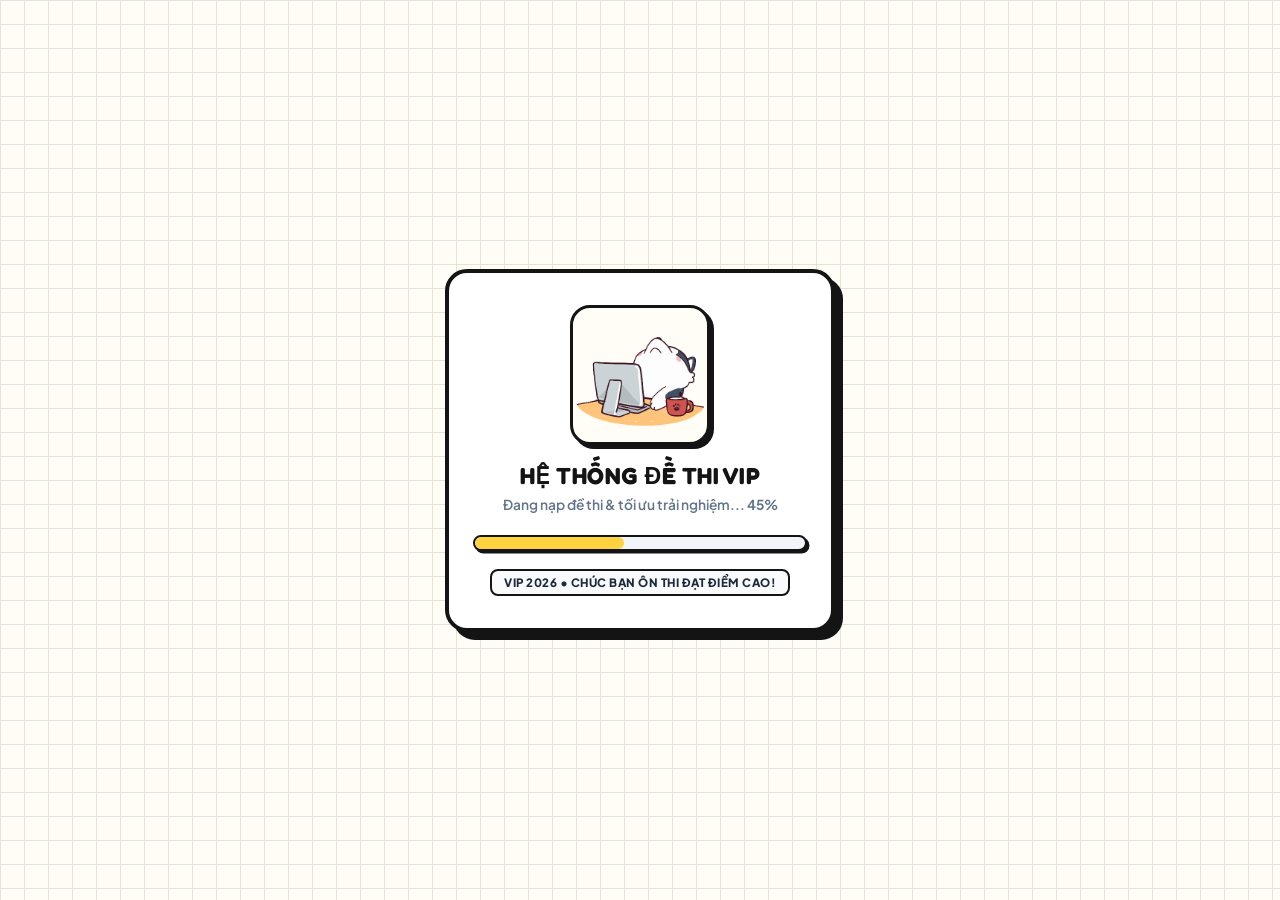
==== index.html @ e1a81e9c "Add files via upload" ====
<!DOCTYPE html>
<html lang="vi">

<head>
    <meta charset="UTF-8">
    <meta name="viewport" content="width=device-width, initial-scale=1.0, maximum-scale=1.0, user-scalable=no">
    <title>📚 HỆ THỐNG ĐỀ THI TRẮC NGHIỆM VIP 2026 - ÔN THI KHẢO THÍ ONLINE</title>
    <meta name="description" content="⚡ Kho đề thi khảo thí trực tuyến 2026. Luyện đề thần tốc, chấm điểm chuẩn xác, chế độ sinh tử 1 mạng & ôn tập flashcard thông minh hoàn toàn miễn phí!">
    <meta name="theme-color" content="#ffd23f">

    <!-- Open Graph / Facebook / Zalo / Telegram -->
    <meta property="og:type" content="website">
    <meta property="og:url" content="https://onthivip.vercel.app/">
    <meta property="og:title" content="📚 HỆ THỐNG ĐỀ THI TRẮC NGHIỆM VIP 2026">
    <meta property="og:description" content="⚡ Kho đề thi khảo thí trực tuyến 2026. Luyện đề thần tốc, chấm điểm chuẩn xác, chế độ sinh tử 1 mạng & ôn tập flashcard thông minh hoàn toàn miễn phí!">
    <meta property="og:image" content="https://onthivip.vercel.app/img/og-banner.png">
    <meta property="og:image:width" content="1200">
    <meta property="og:image:height" content="630">
    <meta property="og:image:alt" content="Hệ Thống Đề Thi Trắc Nghiệm VIP 2026">

    <!-- Twitter / iMessage -->
    <meta name="twitter:card" content="summary_large_image">
    <meta name="twitter:url" content="https://onthivip.vercel.app/">
    <meta name="twitter:title" content="📚 HỆ THỐNG ĐỀ THI TRẮC NGHIỆM VIP 2026">
    <meta name="twitter:description" content="⚡ Kho đề thi khảo thí trực tuyến 2026. Luyện đề thần tốc, chấm điểm chuẩn xác, chế độ sinh tử 1 mạng & ôn tập flashcard thông minh hoàn toàn miễn phí!">
    <meta name="twitter:image" content="https://onthivip.vercel.app/img/og-banner.png">

    <!-- Favicon -->
    <link rel="icon" type="image/svg+xml" href="data:image/svg+xml,<svg xmlns='http://www.w3.org/2000/svg' viewBox='0 0 100 100'><text y='.9em' font-size='90'>⚡</text></svg>">
    <!-- Google Fonts Preconnect -->
    <link rel="preconnect" href="https://fonts.googleapis.com">
    <link rel="preconnect" href="https://fonts.gstatic.com" crossorigin>
    <link
        href="https://fonts.googleapis.com/css2?family=Fredoka:wght@500;600;700;800&family=Plus+Jakarta+Sans:wght@500;600;700;800;900&display=swap"
        rel="stylesheet">
    <link rel="stylesheet" href="css/style.css">
</head>

<body>
    <!-- PRELOADER NEO-BRUTALISM VIP 2026 -->
    <div id="neoPageLoader" class="neo-page-loader" role="status" aria-label="Đang tải trang">
        <div class="loader-content-box">
            <div class="loader-gif-wrap">
                <img src="img/hoc.gif" alt="Học Thi Trực Tuyến" class="loader-gif">
            </div>
            <div class="loader-title">HỆ THỐNG ĐỀ THI VIP</div>
            <div class="loader-subtitle" id="loaderSubText">Đang nạp đề thi & tối ưu trải nghiệm... <b id="loaderPercent">0%</b></div>
            <div class="loader-bar-outer">
                <div class="loader-bar-inner" id="loaderProgressBar"></div>
            </div>
            <div class="loader-footer-badge">VIP 2026 • CHÚC BẠN ÔN THI ĐẠT ĐIỂM CAO!</div>
        </div>
    </div>

    <!-- TOP NAVBAR PHONG CÁCH RETRO LOCKET VIP -->
    <header class="neo-navbar">
        <div class="nav-container">
            <a href="index.html" class="nav-brand">
                <span style="font-size: 1.5rem;">⚡</span>
                <span class="brand-title">HỆ THỐNG ĐỀ THI</span>
                <span class="brand-pill">VIP 2026</span>
            </a>
            <!-- Bảng điều khiển nút bấm trên Desktop / PC -->
            <div class="nav-actions-desktop">
                <button type="button" class="nav-btn btn-update-notice" id="btnUpdateNotice" onclick="openUpdateModal()" title="Xem thông báo bản cập nhật mới">
                    <span style="position: relative;">🔔<span class="update-pulse-dot"></span></span>
                    <span>Cập nhật</span>
                </button>
                <button type="button" class="nav-btn btn-focus-theme-toggle" id="btnIndexThemeToggle" onclick="toggleFocusTheme()" title="Đổi theme: Giảm màu mè tập trung ôn">
                    <span class="theme-toggle-icon">🌱</span> <span class="theme-toggle-text">Giảm màu mè</span>
                </button>
                <button type="button" class="nav-btn" id="headerUserName" onclick="openContactModal()" title="Bấm để xem số điện thoại & Zalo liên hệ">
                    📞 LIÊN HỆ
                </button>
            </div>
            <!-- Nút mở Menu gọn gàng trên Mobile -->
            <button class="nav-menu-btn" id="btnMobileMenuToggle" onclick="toggleMobileMenu()" aria-label="Mở Menu">
                ☰ <span>MENU</span>
            </button>
        </div>
    </header>
    <!-- THANH THÔNG BÁO CẬP NHẬT MỚI -->
    <div class="update-banner-bar" id="updateBannerBar" onclick="openUpdateModal()" title="Bấm để xem chi tiết bản cập nhật mới">
        <span>🔔 <strong>CẬP NHẬT MỚI:</strong> Đã có Module Học Tự Luận 23 câu & Theme Giảm màu mè!</span>
        <span style="text-decoration: underline; font-weight: 900;">Xem ngay ➔</span>
    </div>

    <!-- MOBILE DRAWER MENU & BACKDROP -->
    <div class="neo-drawer-backdrop" id="neoDrawerBackdrop" onclick="closeMobileMenu()"></div>
    <aside class="neo-drawer" id="neoDrawer" aria-label="Bảng điều khiển">
        <div class="drawer-head">
            <div class="drawer-title">
                <span>📋</span>
                <span>BẢNG ĐIỀU KHIỂN</span>
            </div>
            <button class="drawer-close-btn" onclick="closeMobileMenu()" title="Đóng menu">✕</button>
        </div>

        <div class="drawer-user-card" onclick="closeMobileMenu(); openContactModal();" style="cursor: pointer;" title="Bấm để xem số điện thoại liên hệ">
            <div class="drawer-user-badge" id="drawerUserName">
                📞 LIÊN HỆ
            </div>
            <div class="drawer-user-sub" id="drawerUserSub">
                💬 Cần thêm đề liên hệ Zalo: <span style="color: #0284c7; font-weight: 800; text-decoration: underline;">0378787154</span>
            </div>
        </div>

        <div class="drawer-nav-list">
            <button class="drawer-item-btn btn-update-notice" onclick="closeMobileMenu(); openUpdateModal();" style="width: 100%; text-align: left; background: #ffffff; border: 2.5px solid var(--neo-black); border-radius: var(--neo-radius-sm); box-shadow: 2px 2px 0 var(--neo-black); padding: 10px 14px; font-weight: 800; cursor: pointer; display: flex; align-items: center; justify-content: space-between; margin-bottom: 10px;">
                <span>🔔 <span style="color: #d97706;">BẢN CẬP NHẬT MỚI</span></span>
                <span style="background: #ef4444; color: #fff; font-size: 0.68rem; padding: 2px 6px; border-radius: 999px; font-weight: 900;">v2.6</span>
            </button>
            <button class="drawer-item-btn btn-focus-theme-toggle" id="btnIndexDrawerTheme" onclick="toggleFocusTheme();" style="width: 100%; text-align: left; background: #ffffff; border: 2.5px solid var(--neo-black); border-radius: var(--neo-radius-sm); box-shadow: 2px 2px 0 var(--neo-black); padding: 10px 14px; font-weight: 800; cursor: pointer; display: flex; align-items: center; justify-content: space-between; margin-bottom: 10px;">
                <span><span class="theme-toggle-icon">🌱</span> <span class="theme-toggle-text">Theme: Giảm màu mè</span></span>
                <span>➔</span>
            </button>
            <a href="#publicMenuGrid" class="drawer-item-btn" onclick="closeMobileMenu();">
                <span>📚 DANH SÁCH MÔN THI</span>
                <span>➔</span>
            </a>
        </div>

        <div class="drawer-footer">
            HỆ THỐNG KHẢO THÍ VIP 2026 • NEO-BRUTALISM
        </div>
    </aside>

    <!-- MODAL THÔNG TIN LIÊN HỆ (DESKTOP & MOBILE) -->
    <div class="neo-modal-overlay" id="contactModal" style="display: none;" onclick="if(event.target===this) closeContactModal()">
        <div class="neo-modal-card" role="dialog" aria-modal="true" aria-labelledby="contactModalTitle">
            <div style="display: flex; justify-content: space-between; align-items: center; margin-bottom: 14px;">
                <div id="contactModalTitle" style="font-family: 'Fredoka', sans-serif; font-size: 1.35rem; font-weight: 800; display: flex; align-items: center; gap: 8px;">
                    <span>📞</span> THÔNG TIN LIÊN HỆ
                </div>
                <button type="button" onclick="closeContactModal()" style="border: 2px solid var(--neo-black); background: var(--neo-pink); color: #fff; width: 32px; height: 32px; border-radius: 8px; font-weight: 900; cursor: pointer; box-shadow: 2px 2px 0 var(--neo-black); font-size: 1rem; line-height: 1;" title="Đóng">✕</button>
            </div>

            <p style="font-size: 0.92rem; font-weight: 600; color: #4b5563; margin-bottom: 16px; text-align: center; line-height: 1.5;">
                Cần thêm đề thi mới, hỗ trợ tài liệu khảo thí hoặc đóng góp ý kiến:
            </p>

            <!-- Hộp số điện thoại nổi bật -->
            <div style="background: #ffffff; border: 3px solid var(--neo-black); border-radius: var(--neo-radius-md); padding: 16px; margin-bottom: 20px; box-shadow: 4px 4px 0 var(--neo-black); display: flex; flex-direction: column; gap: 8px;">
                <div style="font-size: 0.8rem; font-weight: 800; color: #6b7280; text-transform: uppercase; letter-spacing: 0.5px;">
                    HOTLINE / ZALO HỖ TRỢ
                </div>
                <div id="contactPhoneNumber" style="font-family: 'Fredoka', sans-serif; font-size: 1.85rem; font-weight: 800; color: #0284c7; letter-spacing: 1px;">
                    0378 787 154
                </div>
                <div style="font-size: 0.85rem; font-weight: 700; color: #10b981;">
                    ● Hỗ trợ trực tuyến & Nhận thêm đề miễn phí
                </div>
            </div>

            <!-- Các nút hành động -->
            <div style="display: flex; gap: 10px; justify-content: center;">
                <a href="https://zalo.me/0378787154" target="_blank" rel="noopener noreferrer" class="nav-btn" style="flex: 1.2; justify-content: center; background: #0284c7; color: #ffffff; padding: 11px 14px; font-size: 0.95rem; font-weight: 800;">
                    💬 NHẮN ZALO NGAY
                </a>
                <button type="button" class="nav-btn" onclick="copyContactPhone(this)" style="flex: 0.8; justify-content: center; background: var(--neo-yellow); padding: 11px 14px; font-size: 0.95rem; font-weight: 800;">
                    📋 SAO CHÉP
                </button>
            </div>
        </div>
    </div>

    <main class="container">
        <!-- HEADER GỌN GÀNG -->
        <section class="hero-section" style="padding: 12px 0 16px 0;">
            <div class="hero-highlight-box" style="margin-bottom: 0; font-size: 1.35rem; padding: 6px 20px;">
                📚 KHO ĐỀ KHẢO THÍ 2026
            </div>
        </section>

        <!-- Ô TÌM KIẾM NHANH NEO-BRUTALISM -->
        <div class="neo-search-box">
            <span class="neo-search-icon">🔍</span>
            <input type="text" id="searchInput" class="neo-search-input" placeholder="Tìm kiếm nhanh môn thi..."
                oninput="filterAllExams(this.value)">
        </div>

        <!-- PHÂN VÙNG: MÔN THI KHẢO THÍ -->
        <div class="zone-header">
            <span class="zone-badge">KHẢO THÍ</span>
            <span class="zone-title">📚 DANH SÁCH MÔN THI</span>
        </div>
        <div class="grid-menu" id="publicMenuGrid" style="margin-bottom: 25px;"></div>

        <!-- FOOTER NEO-BRUTALISM -->
        <footer class="neo-footer" style="margin-top: 50px;">
            <div style="font-size: 1.15rem; font-weight: 900; font-family: 'Fredoka', sans-serif;">HỆ THỐNG KHẢO THÍ VIP
                2026</div>
            <p>ĐƯỢC TẠO BỞI CAO VĂN NAM • PHỤC VỤ FREE</p>
        </footer>
    </main>

    <!-- Scripts lõi -->
    <script src="js/api-config.js"></script>
    <script src="js/hihihaaaa.js"></script>
    <script>
        // Xóa cờ admin cũ nếu có
        localStorage.removeItem('neo_admin_logged');

        // Điều khiển Drawer Menu trên Mobile
        function toggleMobileMenu() {
            const drawer = document.getElementById('neoDrawer');
            if (!drawer) return;
            if (drawer.classList.contains('active')) {
                closeMobileMenu();
            } else {
                openMobileMenu();
            }
        }

        function openMobileMenu() {
            const drawer = document.getElementById('neoDrawer');
            const backdrop = document.getElementById('neoDrawerBackdrop');
            if (drawer) drawer.classList.add('active');
            if (backdrop) backdrop.classList.add('active');
            document.body.style.overflow = 'hidden';
        }

        function closeMobileMenu() {
            const drawer = document.getElementById('neoDrawer');
            const backdrop = document.getElementById('neoDrawerBackdrop');
            if (drawer) drawer.classList.remove('active');
            if (backdrop) backdrop.classList.remove('active');
            const contactModal = document.getElementById('contactModal');
            if (!contactModal || contactModal.style.display !== 'flex') {
                document.body.style.overflow = '';
            }
        }

        // Điều khiển Modal Liên Hệ (Desktop & Mobile)
        function openContactModal() {
            const modal = document.getElementById('contactModal');
            if (modal) {
                modal.style.display = 'flex';
                document.body.style.overflow = 'hidden';
            }
        }

        function closeContactModal() {
            const modal = document.getElementById('contactModal');
            if (modal) {
                modal.style.display = 'none';
                const drawer = document.getElementById('neoDrawer');
                if (!drawer || !drawer.classList.contains('active')) {
                    document.body.style.overflow = '';
                }
            }
        }

        function copyContactPhone(btn) {
            const phone = '0378787154';
            function onSuccess() {
                if (!btn) return;
                const originalText = btn.innerHTML;
                btn.innerHTML = '✔ ĐÃ SAO CHÉP!';
                btn.style.background = 'var(--neo-green-light)';
                setTimeout(() => {
                    btn.innerHTML = originalText;
                    btn.style.background = 'var(--neo-yellow)';
                }, 2000);
            }
            if (navigator.clipboard && navigator.clipboard.writeText) {
                navigator.clipboard.writeText(phone).then(onSuccess).catch(() => {
                    fallbackCopy(phone, onSuccess);
                });
            } else {
                fallbackCopy(phone, onSuccess);
            }
        }

        function fallbackCopy(text, cb) {
            const ta = document.createElement('textarea');
            ta.value = text;
            ta.style.position = 'fixed';
            ta.style.opacity = '0';
            document.body.appendChild(ta);
            ta.select();
            try {
                document.execCommand('copy');
                if (cb) cb();
            } catch (e) {
                prompt('Sao chép số điện thoại liên hệ:', text);
            }
            document.body.removeChild(ta);
        }

        // Đóng menu hoặc modal khi bấm phím Escape
        document.addEventListener('keydown', (e) => {
            if (e.key === 'Escape') {
                closeContactModal();
                closeMobileMenu();
            }
        });

        // Render card đề thi
        function createExamCard(item) {
            const btn = document.createElement('div');
            btn.className = 'menu-btn';

            let badge = '<div class="badge-score">CHÍNH THỨC</div>';

            if (item.file) {
                const savedData = localStorage.getItem('quiz_data_' + item.file);
                if (savedData) {
                    try {
                        const parsed = JSON.parse(savedData);
                        if (parsed.isSubmitted && parsed.score !== undefined) {
                            badge = `<div class="badge-score" style="background:var(--neo-green-light); border-color:var(--neo-green); color:#065f46;">ĐIỂM: ${parsed.score}</div>`;
                        } else if (parsed.history && parsed.history.some(h => h.userSelected !== null)) {
                            badge = `<div class="badge-score" style="background:#e0f2fe; border-color:#0284c7; color:#0369a1;">ĐANG LÀM</div>`;
                        }
                    } catch (e) { }
                }
            }

            btn.innerHTML = `
                ${badge}
                <div class="card-icon-wrap" style="width: 50px; height: 50px; margin-bottom: 12px; background: var(--neo-yellow);">
                    <img loading="lazy" src="anhnen/Booke.gif" style="width: 36px; height: 36px; object-fit: contain;">
                </div>
                <div style="font-family:'Fredoka','Plus Jakarta Sans',sans-serif; font-weight:900; font-size:1.3rem; color:var(--neo-black); margin-bottom: 6px;">${item.ten}</div>
                <div style="font-size:0.86rem; color:#4b5563; font-weight:600; margin-bottom:14px;">${item.desc || 'Trắc nghiệm chuẩn 2026 • Chấm điểm tức thì'}</div>
                
                <div style="display:flex; gap:8px; justify-content:center; flex-wrap:wrap; margin-bottom:18px;">
                    <span style="background:#fffdf5; border:2px solid var(--neo-black); border-radius:8px; padding:4px 10px; font-size:0.78rem; font-weight:800; box-shadow:1.5px 1.5px 0 var(--neo-black);">📝 ${item.questions || 100} Câu Hỏi</span>
                    <span style="background:#fffdf5; border:2px solid var(--neo-black); border-radius:8px; padding:4px 10px; font-size:0.78rem; font-weight:800; box-shadow:1.5px 1.5px 0 var(--neo-black);">⏱️ 60 Phút</span>
                    <span style="background:#fffdf5; border:2px solid var(--neo-black); border-radius:8px; padding:4px 10px; font-size:0.78rem; font-weight:800; box-shadow:1.5px 1.5px 0 var(--neo-black);">⚡ Tự Động Chấm</span>
                </div>

                <div style="display: flex; gap: 8px; margin-top: auto; width: 100%;">
                    <button class="btn-neo" onclick="event.stopPropagation(); window.location.href='ontap.html?id=${item.file || 'KTCQ'}&name=${encodeURIComponent(item.ten)}';" style="flex: 1; padding: 11px 8px; font-size: 0.9rem; background: #ffffff;">
                        📖 ÔN TẬP
                    </button>
                    <button class="btn-neo btn-yellow" onclick="event.stopPropagation(); window.location.href='product.html?id=${item.file || 'KTCQ'}&name=${encodeURIComponent(item.ten)}';" style="flex: 1.2; padding: 11px 8px; font-size: 0.9rem;">
                        🚀 VÀO THI
                    </button>
                </div>
            `;

            btn.onclick = () => {
                window.location.href = `product.html?id=${item.file || 'KTCQ'}&name=${encodeURIComponent(item.ten)}`;
            };

            return btn;
        }

        function removeVietnameseTones(str) {
            if (!str) return '';
            return str.normalize('NFD')
                      .replace(/[\u0300-\u036f]/g, '')
                      .replace(/đ/g, 'd').replace(/Đ/g, 'D')
                      .toLowerCase().trim();
        }

        // Render phân vùng
        function renderAllZones(searchQuery = '') {
            const q = removeVietnameseTones(searchQuery);
            const publicGrid = document.getElementById('publicMenuGrid');
            if (!publicGrid) return;

            publicGrid.innerHTML = '';

            const exams = (typeof DEFAULT_EXAMS !== 'undefined' && DEFAULT_EXAMS.length > 0) ? DEFAULT_EXAMS : [];
            const filteredExams = exams.filter(e => {
                if (!q) return true;
                const nameNorm = removeVietnameseTones(e.ten || '');
                const descNorm = removeVietnameseTones(e.desc || '');
                const fileNorm = removeVietnameseTones(e.file || '');
                return nameNorm.includes(q) || descNorm.includes(q) || fileNorm.includes(q);
            });

            if (filteredExams.length === 0) {
                publicGrid.innerHTML = `<div style="grid-column: 1/-1; padding: 25px; text-align: center; background: white; border: 2.5px solid var(--neo-black); border-radius: 12px; font-weight: 800;">🔍 Không có môn thi nào khớp với từ khóa!</div>`;
            } else {
                filteredExams.forEach(item => publicGrid.appendChild(createExamCard(item)));
            }
        }

        let searchDebounceTimer = null;
        function filterAllExams(query) {
            clearTimeout(searchDebounceTimer);
            searchDebounceTimer = setTimeout(() => {
                renderAllZones(query);
            }, 150);
        }

        // Khởi động render danh sách môn thi
        renderAllZones();

        // 3. XỬ LÝ THANH TIẾN TRÌNH PRELOADER (3 GIÂY) KÈM HÌNH NỀN ĐỘNG HOC.GIF
        const progressBar = document.getElementById('loaderProgressBar');
        const pageLoader = document.getElementById('neoPageLoader');
        const percentText = document.getElementById('loaderPercent');
        const subText = document.getElementById('loaderSubText');

        const totalDuration = 3000; // Đúng 3 giây
        const startTime = Date.now();

        const progressTimer = setInterval(() => {
            const elapsed = Date.now() - startTime;
            const progress = Math.min(100, Math.floor((elapsed / 2650) * 100));

            if (progressBar) progressBar.style.width = progress + '%';
            if (percentText) percentText.innerText = progress + '%';

            if (elapsed >= 2650) {
                if (progressBar) {
                    progressBar.style.width = '100%';
                    progressBar.style.background = 'var(--neo-green)';
                }
                if (percentText) percentText.innerText = '100%';
                if (subText) subText.innerHTML = '✔ <b style="color:#059669;">Đã tải xong! Chào mừng bạn!</b>';
            }

            if (elapsed >= totalDuration) {
                clearInterval(progressTimer);
                if (pageLoader) {
                    pageLoader.classList.add('loaded');
                }
            }
        }, 50);

        // 4. Offline Service Worker Registration
        if ('serviceWorker' in navigator && window.location.protocol.startsWith('http')) {
            window.addEventListener('load', () => {
                navigator.serviceWorker.register('./sw.js').catch(() => { });
            });
        }
    </script>

    <!-- MODAL THÔNG BÁO BẢN CẬP NHẬT MỚI (UPDATE MODAL) -->
    <div class="neo-modal-overlay" id="updateModal" style="display: none;" onclick="if(event.target===this) closeUpdateModal()">
        <div class="neo-modal-card update-modal-card" role="dialog" aria-modal="true" aria-labelledby="updateModalTitle" style="max-width: 480px; text-align: left; padding: 22px;">
            <div style="display: flex; justify-content: space-between; align-items: center; margin-bottom: 14px; border-bottom: 2.5px solid var(--neo-black); padding-bottom: 10px;">
                <div id="updateModalTitle" style="font-family: 'Fredoka', sans-serif; font-size: 1.25rem; font-weight: 800; display: flex; align-items: center; gap: 8px; color: var(--neo-black);">
                    <span style="font-size: 1.35rem;">🎉</span> BẢN CẬP NHẬT MỚI
                    <span style="background: #10b981; color: #fff; font-size: 0.72rem; padding: 2px 8px; border-radius: 999px; font-weight: 900; margin-left: 2px;">v2.6</span>
                </div>
                <button type="button" onclick="closeUpdateModal()" style="border: 2px solid var(--neo-black); background: var(--neo-pink); color: #fff; width: 32px; height: 32px; border-radius: 8px; font-weight: 900; cursor: pointer; box-shadow: 2px 2px 0 var(--neo-black); font-size: 1rem; line-height: 1;" title="Đóng">✕</button>
            </div>

            <div style="max-height: 380px; overflow-y: auto; padding-right: 4px; margin-bottom: 18px; display: flex; flex-direction: column; gap: 10px;">
                <!-- Feature 1 -->
                <div class="update-item-card">
                    <div style="font-weight: 800; font-size: 0.95rem; color: #b45309; display: flex; align-items: center; gap: 6px; margin-bottom: 3px;">
                        <span>📝</span> Module Học Tự Luận Thông Minh
                    </div>
                    <div style="font-size: 0.85rem; font-weight: 600; color: #374151; line-height: 1.5;">
                        Trọn bộ 23 câu tự luận Kiến Trúc Cảnh Quan với 4 chế độ: Xương sống luận điểm, Giấu chữ Active Recall, Tự gõ đối chiếu dàn ý & Đánh dấu câu trọng tâm.
                    </div>
                </div>

                <!-- Feature 2 -->
                <div class="update-item-card">
                    <div style="font-weight: 800; font-size: 0.95rem; color: #047857; display: flex; align-items: center; gap: 6px; margin-bottom: 3px;">
                        <span>🌱</span> Theme Giảm Màu Mè (Tập Trung Ôn)
                    </div>
                    <div style="font-size: 0.85rem; font-weight: 600; color: #374151; line-height: 1.5;">
                        1 chạm chuyển toàn bộ website sang giao diện dịu mắt, chống chói, ẩn bớt hiệu ứng để tập trung ôn thi tối đa không mỏi mắt.
                    </div>
                </div>

                <!-- Feature 3 -->
                <div class="update-item-card">
                    <div style="font-weight: 800; font-size: 0.95rem; color: #0369a1; display: flex; align-items: center; gap: 6px; margin-bottom: 3px;">
                        <span>⚡</span> Tăng Tốc Auto Next x2
                    </div>
                    <div style="font-size: 0.85rem; font-weight: 600; color: #374151; line-height: 1.5;">
                        Tự động chuyển câu nhanh gấp đôi (0.6s) khi làm đúng; giữ nguyên tốc độ khi làm sai để người học kịp xem lại giải thích.
                    </div>
                </div>

                <!-- Feature 4 -->
                <div class="update-item-card">
                    <div style="font-weight: 800; font-size: 0.95rem; color: #6d28d9; display: flex; align-items: center; gap: 6px; margin-bottom: 3px;">
                        <span>🚀</span> Hiệu Năng 120 FPS & SafeStorage
                    </div>
                    <div style="font-size: 0.85rem; font-weight: 600; color: #374151; line-height: 1.5;">
                        Tải trang mượt mà 120 FPS, tối ưu bộ nhớ và bảo toàn tiến độ làm bài an toàn trong cả chế độ ẩn danh (Incognito).
                    </div>
                </div>
            </div>

            <!-- Actions -->
            <div style="display: flex; gap: 10px; align-items: center; flex-wrap: wrap;">
                <button type="button" class="btn-neo btn-yellow" onclick="closeUpdateModal()" style="flex: 1.2; min-width: 140px; padding: 11px 14px; font-size: 0.92rem; font-weight: 900; justify-content: center;">
                    🚀 Trải nghiệm ngay
                </button>
                <button type="button" class="btn-neo btn-white" onclick="snoozeUpdateModal(2)" title="Không tự động hiện lại trong 2 giờ" style="flex: 1; min-width: 140px; padding: 11px 12px; font-size: 0.88rem; font-weight: 800; justify-content: center; background: #fef08a;">
                    ⏰ Tắt 2 tiếng
                </button>
            </div>
        </div>
    </div>

</body>

</html>
---- css/style.css ----
/* =========================================================
   STYLE.CSS — NEO-BRUTALISM / RETRO POP EXAM EDITION
   Thiết kế phong cách Neo-Brutalism: Viền đen dày, bóng đổ phẳng,
   Nền lưới ô ly, màu sắc Pop sống động & Tối ưu 120 FPS
   ========================================================= */

@import url('https://fonts.googleapis.com/css2?family=Fredoka:wght@500;600;700;800&family=Plus+Jakarta+Sans:wght@500;600;700;800;900&display=swap');

:root {
    --neo-black: #141414;
    --neo-yellow: #ffd23f;
    --neo-yellow-light: #ffdc58;
    --neo-pink: #ff5277;
    --neo-green: #10b981;
    --neo-green-light: #d1fae5;
    --neo-blue: #02a9ea;
    --neo-bg: #fffdf5;
    --neo-grid-line: #e8e2d4;
    --neo-card-bg: #ffffff;
    --neo-border-w: 3px;
    --neo-radius-sm: 10px;
    --neo-radius-md: 14px;
    --neo-radius-lg: 18px;
}

/* --- RESET & CƠ BẢN --- */
*, *::before, *::after {
    box-sizing: border-box;
    margin: 0;
    padding: 0;
    touch-action: manipulation;
    -webkit-tap-highlight-color: transparent;
}

html {
    scroll-behavior: auto;
    -webkit-font-smoothing: antialiased;
    text-rendering: optimizeSpeed;
}

body {
    font-family: 'Plus Jakarta Sans', -apple-system, BlinkMacSystemFont, "Segoe UI", Roboto, sans-serif;
    background-color: var(--neo-bg);
    color: var(--neo-black);
    min-height: 100vh;
    overflow-x: hidden;
    position: relative;
}

/* LƯỚI NỀN GPU COMPOSITED — Vẽ cố định 1 lần duy nhất, cuộn mượt không nóng máy */
body::before {
    content: '';
    position: fixed;
    top: 0;
    left: 0;
    width: 100vw;
    height: 100vh;
    background-image:
        linear-gradient(var(--neo-grid-line) 1px, transparent 1px),
        linear-gradient(90deg, var(--neo-grid-line) 1px, transparent 1px);
    background-size: 24px 24px;
    pointer-events: none;
    z-index: -1;
    transform: translateZ(0);
}

/* Ẩn scrollbar */
::-webkit-scrollbar { display: none; }
* { scrollbar-width: none; }

/* --- 1. TOP NAVBAR NEO-BRUTALISM --- */
.neo-navbar {
    background: var(--neo-yellow);
    border-bottom: 3.5px solid var(--neo-black);
    position: sticky;
    top: 0;
    z-index: 100;
    padding: 12px 18px;
}

.nav-container {
    max-width: 960px;
    margin: 0 auto;
    display: flex;
    align-items: center;
    justify-content: space-between;
    gap: 12px;
}

.nav-brand {
    display: flex;
    align-items: center;
    gap: 8px;
    text-decoration: none;
    color: var(--neo-black);
}

.brand-title {
    font-size: 1.55rem;
    font-weight: 900;
    letter-spacing: -0.5px;
    font-family: 'Fredoka', 'Plus Jakarta Sans', sans-serif;
}

.brand-pill {
    background: var(--neo-black);
    color: #ffffff;
    font-size: 0.72rem;
    font-weight: 800;
    padding: 3px 10px;
    border-radius: 999px;
    letter-spacing: 0.6px;
    text-transform: uppercase;
    box-shadow: 2px 2px 0 rgba(0, 0, 0, 0.2);
}

.nav-actions {
    display: flex;
    align-items: center;
    gap: 10px;
}

.nav-actions-desktop {
    display: flex;
    align-items: center;
    gap: 10px;
}

.nav-menu-btn {
    display: none;
    font-family: 'Plus Jakarta Sans', sans-serif;
    font-weight: 800;
    font-size: 0.88rem;
    padding: 7px 13px;
    border-radius: var(--neo-radius-sm);
    border: 2.5px solid var(--neo-black);
    box-shadow: 2.5px 2.5px 0 var(--neo-black);
    background: #ffffff;
    color: var(--neo-black);
    cursor: pointer;
    align-items: center;
    gap: 6px;
    transition: all 0.15s ease;
    user-select: none;
}

.nav-menu-btn:hover {
    transform: translate(-1px, -1px);
    box-shadow: 3.5px 3.5px 0 var(--neo-black);
}

.nav-menu-btn:active {
    transform: translate(2px, 2px);
    box-shadow: 0 0 0 var(--neo-black);
}

.nav-btn {
    font-family: 'Plus Jakarta Sans', sans-serif;
    font-weight: 700;
    font-size: 0.88rem;
    padding: 7px 14px;
    border-radius: var(--neo-radius-sm);
    border: 2.5px solid var(--neo-black);
    box-shadow: 2.5px 2.5px 0 var(--neo-black);
    cursor: pointer;
    text-decoration: none;
    display: inline-flex;
    align-items: center;
    gap: 5px;
    transition: all 0.15s ease;
    color: var(--neo-black);
    background: #ffffff;
    white-space: nowrap;
}

.nav-btn:hover {
    transform: translate(-1px, -1px);
    box-shadow: 3.5px 3.5px 0 var(--neo-black);
}

.nav-btn:active {
    transform: translate(2px, 2px);
    box-shadow: 0 0 0 var(--neo-black);
}

/* --- 2. CONTAINER CHÍNH --- */
.container {
    max-width: 860px;
    margin: 0 auto;
    padding: 16px 16px 85px 16px;
    position: relative;
    z-index: 1;
}

/* Khung bọc tương thích index/product */
.container-box {
    background: transparent;
    width: 100%;
    margin: 0 auto;
    position: relative;
}

/* --- 3. HERO HEADER NEO-BRUTALISM --- */
.hero-section {
    text-align: center;
    padding: 10px 0 20px 0;
}

.hero-main-title {
    font-size: 2.6rem;
    font-weight: 900;
    color: var(--neo-black);
    letter-spacing: -1px;
    margin-bottom: 8px;
    line-height: 1.15;
    font-family: 'Fredoka', 'Plus Jakarta Sans', sans-serif;
}

.hero-highlight-box {
    display: inline-block;
    background: var(--neo-yellow);
    border: 3.5px solid var(--neo-black);
    border-radius: 12px;
    box-shadow: 5px 5px 0 var(--neo-black);
    padding: 6px 24px;
    font-size: 1.65rem;
    font-weight: 900;
    color: var(--neo-black);
    letter-spacing: -0.5px;
    margin-bottom: 18px;
    transform: rotate(-1deg);
    transition: transform 0.2s ease;
}

.hero-highlight-box:hover {
    transform: rotate(1deg) scale(1.02);
}

.hero-desc {
    font-size: 1.02rem;
    color: #38424b;
    max-width: 580px;
    margin: 0 auto 18px auto;
    font-weight: 600;
    line-height: 1.6;
}

.hero-tags {
    display: flex;
    justify-content: center;
    gap: 10px;
    flex-wrap: wrap;
    margin-bottom: 24px;
}

.hero-tag {
    background: #ffffff;
    border: 2px solid var(--neo-black);
    box-shadow: 2px 2px 0 var(--neo-black);
    padding: 5px 15px;
    border-radius: 999px;
    font-size: 0.85rem;
    font-weight: 800;
}

/* ĐƯỜNG KẺ STRIPE PHONG CÁCH COMIC */
.comic-divider-stripe {
    width: 100%;
    height: 9px;
    background: var(--neo-pink);
    border-top: 3.5px solid var(--neo-black);
    border-bottom: 3.5px solid var(--neo-black);
    margin: 24px 0 28px 0;
}

/* --- 4. TÌM KIẾM NHANH NEO-BRUTALISM --- */
.neo-search-box {
    position: relative;
    max-width: 520px;
    width: 100%;
    margin: 0 auto 24px;
}

.neo-search-input {
    width: 100%;
    padding: 14px 18px 14px 46px;
    background: #ffffff;
    border: 3px solid var(--neo-black);
    border-radius: var(--neo-radius-sm);
    box-shadow: 4px 4px 0 var(--neo-black);
    color: var(--neo-black);
    font-size: 1.02rem;
    font-weight: 700;
    font-family: inherit;
    outline: none;
    transition: all 0.15s ease;
}

.neo-search-input:focus {
    box-shadow: 6px 6px 0 var(--neo-black);
    transform: translate(-1px, -1px);
}

.neo-search-icon {
    position: absolute;
    left: 16px;
    top: 50%;
    transform: translateY(-50%);
    font-size: 1.2rem;
    pointer-events: none;
}

/* --- 5. LƯỚI CARD ĐỀ THI NEO-BRUTALISM --- */
.grid-menu {
    display: grid;
    grid-template-columns: repeat(auto-fit, minmax(min(100%, 320px), 1fr));
    justify-content: center;
    gap: 22px;
    width: 100%;
}

.menu-btn {
    background: var(--neo-card-bg);
    border: 3.5px solid var(--neo-black);
    border-radius: var(--neo-radius-lg);
    box-shadow: 6px 6px 0 var(--neo-black);
    padding: 26px 20px;
    cursor: pointer;
    position: relative;
    display: flex;
    flex-direction: column;
    align-items: center;
    text-align: center;
    height: 100%;
    transition: transform 0.08s ease, box-shadow 0.08s ease !important;
    transform: translateZ(0);
}

.menu-btn .btn-neo {
    margin-top: auto;
    width: 100%;
}

.menu-btn:hover {
    transform: translate(-2px, -2px) !important;
    box-shadow: 8px 8px 0 var(--neo-black) !important;
}

.menu-btn:active {
    transform: translate(3px, 3px) !important;
    box-shadow: 2px 2px 0 var(--neo-black) !important;
}

.card-icon-wrap {
    width: 60px;
    height: 60px;
    background: var(--neo-yellow);
    border: 2.5px solid var(--neo-black);
    border-radius: 14px;
    box-shadow: 3px 3px 0 var(--neo-black);
    display: flex;
    align-items: center;
    justify-content: center;
    margin-bottom: 14px;
}

.badge-score {
    position: absolute;
    top: 12px;
    right: 12px;
    background: var(--neo-yellow);
    border: 2px solid var(--neo-black);
    box-shadow: 2px 2px 0 var(--neo-black);
    color: var(--neo-black);
    font-size: 0.75rem;
    padding: 4px 10px;
    border-radius: 8px;
    font-weight: 800;
}

/* --- 6. NÚT BẤM NEO-BRUTALISM (BTN-NEO) --- */
.btn-neo {
    width: 100%;
    font-family: 'Plus Jakarta Sans', sans-serif;
    font-size: 1.05rem;
    font-weight: 800;
    padding: 13px 20px;
    border-radius: var(--neo-radius-sm);
    border: 3px solid var(--neo-black);
    text-decoration: none;
    display: inline-flex;
    align-items: center;
    justify-content: center;
    gap: 8px;
    cursor: pointer;
    box-shadow: 4px 4px 0 var(--neo-black);
    transition: all 0.15s ease;
    color: var(--neo-black);
}

.btn-neo.btn-yellow {
    background: var(--neo-yellow);
}

.btn-neo.btn-yellow:hover {
    background: var(--neo-yellow-light);
    transform: translate(-2px, -2px);
    box-shadow: 6px 6px 0 var(--neo-black);
}

.btn-neo.btn-yellow:active {
    transform: translate(2px, 2px);
    box-shadow: 1px 1px 0 var(--neo-black);
}

.btn-neo.btn-white {
    background: #ffffff;
}

.btn-neo.btn-white:hover {
    transform: translate(-2px, -2px);
    box-shadow: 6px 6px 0 var(--neo-black);
}

/* --- 7. GIAO DIỆN PRODUCT DASHBOARD --- */
.neo-card {
    background: var(--neo-card-bg);
    border: 3.5px solid var(--neo-black);
    border-radius: var(--neo-radius-lg);
    box-shadow: 7px 7px 0 var(--neo-black);
    padding: 28px 24px;
    margin-bottom: 24px;
    position: relative;
}

.card-head {
    display: flex;
    align-items: center;
    gap: 12px;
    margin-bottom: 20px;
    padding-bottom: 14px;
    border-bottom: 2.5px dashed #e2dad0;
}

.card-head-icon {
    width: 44px;
    height: 44px;
    background: var(--neo-yellow);
    border: 2.5px solid var(--neo-black);
    border-radius: 12px;
    box-shadow: 3px 3px 0 var(--neo-black);
    display: flex;
    align-items: center;
    justify-content: center;
    font-size: 1.4rem;
    flex-shrink: 0;
}

.card-head-title {
    font-size: 1.35rem;
    font-weight: 900;
    letter-spacing: -0.3px;
}

.score-box-neo {
    width: 140px;
    height: 140px;
    margin: 0 auto 24px;
    background: var(--neo-yellow);
    border: 3.5px solid var(--neo-black);
    border-radius: 24px;
    box-shadow: 6px 6px 0 var(--neo-black);
    display: flex;
    flex-direction: column;
    align-items: center;
    justify-content: center;
}

.score-val {
    font-family: 'Fredoka', sans-serif;
    font-size: 2.8rem;
    font-weight: 900;
    line-height: 1;
}

.score-lbl {
    font-size: 0.75rem;
    font-weight: 800;
    text-transform: uppercase;
    letter-spacing: 0.5px;
    margin-top: 4px;
}

/* --- 8. MODAL CHỌN CHẾ ĐỘ THI --- */
.mode-modal {
    display: none;
    position: fixed;
    inset: 0;
    background: rgba(20, 20, 20, 0.7);
    z-index: 9999;
    align-items: center;
    justify-content: center;
    padding: 20px;
}

.mode-box {
    background: #ffffff !important;
    border: 3.5px solid var(--neo-black) !important;
    border-radius: var(--neo-radius-lg) !important;
    box-shadow: 9px 9px 0 var(--neo-black) !important;
    padding: 28px 24px !important;
    max-width: 460px !important;
    width: 100% !important;
    position: relative !important;
    max-height: 90vh !important;
    overflow-y: auto !important;
    -webkit-overflow-scrolling: touch !important;
}

.btn-close-mode {
    position: absolute;
    top: 14px;
    right: 14px;
    width: 34px;
    height: 34px;
    background: var(--neo-pink);
    border: 2px solid var(--neo-black);
    border-radius: 50%;
    color: white;
    font-weight: 900;
    font-size: 1rem;
    cursor: pointer;
    box-shadow: 2px 2px 0 var(--neo-black);
}

.mode-title {
    font-family: 'Fredoka', sans-serif;
    font-size: 1.5rem;
    font-weight: 900;
    margin-bottom: 20px;
    text-align: center;
}

.mode-option {
    background: #ffffff !important;
    border: 2.5px solid var(--neo-black) !important;
    border-radius: var(--neo-radius-sm) !important;
    box-shadow: 3px 3px 0 var(--neo-black) !important;
    padding: 14px !important;
    margin-bottom: 12px !important;
    cursor: pointer;
    transition: all 0.15s ease !important;
}

.mode-option:hover, .mode-option.active {
    background: var(--neo-yellow) !important;
    transform: translate(-1px, -1px);
    box-shadow: 5px 5px 0 var(--neo-black) !important;
}

.mode-name {
    font-weight: 800 !important;
    font-size: 1.05rem !important;
}

.mode-desc {
    font-size: 0.85rem !important;
    color: #4b5563 !important;
    margin-top: 4px;
}

.mode-sub-options {
    display: flex;
    gap: 8px;
    margin: 16px 0;
    flex-wrap: wrap;
}

.sub-option {
    flex: 1;
    min-width: 100px;
    padding: 9px 10px;
    background: #ffffff;
    border: 2px solid var(--neo-black);
    border-radius: 8px;
    box-shadow: 2px 2px 0 var(--neo-black);
    font-size: 0.82rem;
    font-weight: 700;
    cursor: pointer;
    text-align: center;
}

.sub-option.active {
    background: var(--neo-yellow);
    box-shadow: 3px 3px 0 var(--neo-black);
}

/* --- FOOTER NEO-BRUTALISM --- */
.neo-footer {
    text-align: center;
    margin: 28px auto 0;
    max-width: 520px;
    width: 100%;
    padding: 18px 16px;
    background: var(--neo-yellow);
    border: 3.5px solid var(--neo-black);
    border-radius: var(--neo-radius-md);
    box-shadow: 5px 5px 0 var(--neo-black);
    font-weight: 700;
}

.neo-footer p {
    margin-top: 6px;
    font-size: 0.88rem;
    color: #1e1e1e;
}

/* =========================================================
   RESPONSIVE DESIGN CHO TABLET & MOBILE
   ========================================================= */
@media (max-width: 850px) {
    .nav-actions-desktop {
        display: none !important;
    }

    .nav-menu-btn {
        display: inline-flex !important;
    }
}

@media (max-width: 600px) {
    .neo-navbar {
        padding: 10px 14px;
    }

    .nav-container {
        gap: 8px;
    }

    .brand-title {
        font-size: 1.12rem;
    }

    .brand-pill {
        font-size: 0.65rem;
        padding: 2px 6px;
    }

    .container {
        padding: 12px 12px calc(95px + env(safe-area-inset-bottom, 20px)) 12px !important;
    }

    .hero-highlight-box {
        font-size: 1.15rem !important;
        padding: 6px 16px !important;
    }

    .neo-search-input {
        padding: 12px 14px 12px 42px;
        font-size: 0.95rem;
    }

    .grid-menu {
        grid-template-columns: 1fr;
        gap: 16px;
    }

    .menu-btn {
        padding: 20px 16px;
        box-shadow: 4px 4px 0 var(--neo-black);
    }

    .neo-footer {
        padding: 16px 12px;
        box-shadow: 4px 4px 0 var(--neo-black);
    }
}

/* =========================================================
   11. NEO-BRUTALISM MOBILE DRAWER MENU & BACKDROP
   ========================================================= */
.neo-drawer-backdrop {
    position: fixed;
    inset: 0;
    background: rgba(20, 20, 20, 0.65);
    backdrop-filter: blur(2px);
    z-index: 2000;
    opacity: 0;
    visibility: hidden;
    transition: opacity 0.2s ease, visibility 0.2s ease;
}

.neo-drawer-backdrop.active {
    opacity: 1;
    visibility: visible;
}

.neo-drawer {
    position: fixed;
    top: 0;
    right: 0;
    bottom: 0;
    width: min(88vw, 360px);
    background: #fffdf5;
    border-left: 3.5px solid var(--neo-black);
    box-shadow: -8px 0 0 rgba(20, 20, 20, 0.3);
    z-index: 2001;
    display: flex;
    flex-direction: column;
    transform: translateX(105%);
    transition: transform 0.25s cubic-bezier(0.16, 1, 0.3, 1);
    padding: 20px 18px;
    overflow-y: auto;
    -webkit-overflow-scrolling: touch;
}

.neo-drawer.active {
    transform: translateX(0);
}

.drawer-head {
    display: flex;
    align-items: center;
    justify-content: space-between;
    padding-bottom: 14px;
    border-bottom: 2.5px dashed var(--neo-black);
    margin-bottom: 18px;
}

.drawer-title {
    font-family: 'Fredoka', 'Plus Jakarta Sans', sans-serif;
    font-size: 1.25rem;
    font-weight: 900;
    display: flex;
    align-items: center;
    gap: 8px;
    color: var(--neo-black);
}

.drawer-close-btn {
    width: 36px;
    height: 36px;
    border-radius: var(--neo-radius-sm);
    border: 2px solid var(--neo-black);
    background: #ffffff;
    box-shadow: 2px 2px 0 var(--neo-black);
    cursor: pointer;
    font-size: 1rem;
    font-weight: 900;
    display: flex;
    align-items: center;
    justify-content: center;
    transition: all 0.12s ease;
}

.drawer-close-btn:active {
    transform: translate(2px, 2px);
    box-shadow: 0 0 0 var(--neo-black);
}

.drawer-user-card {
    background: #ffffff;
    border: 2.5px solid var(--neo-black);
    border-radius: var(--neo-radius-md);
    box-shadow: 3.5px 3.5px 0 var(--neo-black);
    padding: 14px;
    margin-bottom: 18px;
    display: flex;
    flex-direction: column;
    gap: 6px;
}

.drawer-user-badge {
    font-size: 1.05rem;
    font-weight: 900;
    color: var(--neo-black);
    display: flex;
    align-items: center;
    gap: 6px;
}

.drawer-user-sub {
    font-size: 0.8rem;
    font-weight: 600;
    color: #64748b;
}

.drawer-nav-list {
    display: flex;
    flex-direction: column;
    gap: 12px;
    margin-bottom: auto;
}

.drawer-item-btn {
    width: 100%;
    padding: 13px 16px;
    font-family: inherit;
    font-size: 0.95rem;
    font-weight: 800;
    border: 2.5px solid var(--neo-black);
    border-radius: var(--neo-radius-sm);
    box-shadow: 3px 3px 0 var(--neo-black);
    background: #ffffff;
    color: var(--neo-black);
    text-align: left;
    display: flex;
    align-items: center;
    justify-content: space-between;
    cursor: pointer;
    text-decoration: none;
    transition: all 0.12s ease;
}

.drawer-item-btn:hover {
    transform: translate(-1px, -1px);
    box-shadow: 4px 4px 0 var(--neo-black);
}

.drawer-item-btn:active {
    transform: translate(2px, 2px);
    box-shadow: 0 0 0 var(--neo-black);
}

.drawer-badge-info {
    padding: 11px 14px;
    background: var(--neo-yellow-light);
    border: 2px solid var(--neo-black);
    border-radius: var(--neo-radius-sm);
    box-shadow: 2.5px 2.5px 0 var(--neo-black);
    font-size: 0.86rem;
    font-weight: 800;
    display: flex;
    align-items: center;
    justify-content: space-between;
}

.drawer-footer {
    margin-top: 24px;
    padding-top: 14px;
    border-top: 2px dashed #cbd5e1;
    font-size: 0.78rem;
    font-weight: 700;
    color: #64748b;
    text-align: center;
}

/* --- 10. PHÂN VÙNG VÀ BẢO MẬT ADMIN (ZONES) --- */
.zone-header {
    display: flex;
    align-items: center;
    gap: 12px;
    background: #ffffff;
    border: 3px solid var(--neo-black);
    border-radius: var(--neo-radius-md);
    box-shadow: 4px 4px 0 var(--neo-black);
    padding: 10px 18px;
    margin-bottom: 18px;
    flex-wrap: wrap;
}

.zone-badge {
    background: var(--neo-yellow);
    border: 2px solid var(--neo-black);
    border-radius: 999px;
    padding: 3px 12px;
    font-size: 0.76rem;
    font-weight: 900;
    letter-spacing: 0.5px;
    box-shadow: 2px 2px 0 var(--neo-black);
    text-transform: uppercase;
}

.zone-title {
    font-family: 'Fredoka', 'Plus Jakarta Sans', sans-serif;
    font-size: 1.12rem;
    font-weight: 900;
    color: var(--neo-black);
}

.admin-lock-card {
    grid-column: 1 / -1;
    background: #ffffff;
    border: 3.5px dashed var(--neo-black);
    border-radius: var(--neo-radius-lg);
    box-shadow: 6px 6px 0 var(--neo-black);
    padding: 32px 24px;
    text-align: center;
    max-width: 520px;
    margin: 0 auto;
    width: 100%;
}

.neo-modal-overlay {
    position: fixed;
    inset: 0;
    background: rgba(20, 20, 20, 0.7);
    z-index: 9999;
    display: flex;
    align-items: center;
    justify-content: center;
    padding: 16px;
    backdrop-filter: blur(2px);
}

.neo-modal-card {
    background: #fffdf5;
    border: 4px solid var(--neo-black);
    border-radius: var(--neo-radius-lg);
    box-shadow: 8px 8px 0 var(--neo-black);
    width: 100%;
    max-width: 420px;
    padding: 24px;
    text-align: center;
    position: relative;
    animation: modalPop 0.15s ease-out;
}

@keyframes modalPop {
    from { transform: scale(0.92); opacity: 0; }
    to { transform: scale(1); opacity: 1; }
}

/* Flashcard responsive styling */
.flashcard {
    min-height: 380px;
    max-height: calc(100vh - 220px);
    position: relative;
}

/* --- NEO PRELOADER VIP 2026 --- */
.neo-page-loader {
    position: fixed;
    inset: 0;
    z-index: 999999;
    background: #fffdf5;
    background-image:
        linear-gradient(var(--neo-grid-line) 1px, transparent 1px),
        linear-gradient(90deg, var(--neo-grid-line) 1px, transparent 1px);
    background-size: 24px 24px;
    display: flex;
    align-items: center;
    justify-content: center;
    padding: 20px;
    transition: opacity 0.35s ease, visibility 0.35s ease;
}

.neo-page-loader.loaded {
    opacity: 0;
    visibility: hidden;
    pointer-events: none;
}

.loader-content-box {
    background: #ffffff;
    border: 4px solid var(--neo-black);
    border-radius: 22px;
    box-shadow: 8px 8px 0 var(--neo-black);
    padding: 32px 24px;
    width: 100%;
    max-width: 390px;
    text-align: center;
    animation: loaderPop 0.3s cubic-bezier(0.175, 0.885, 0.32, 1.275);
}

@keyframes loaderPop {
    0% { transform: scale(0.85); opacity: 0; }
    100% { transform: scale(1); opacity: 1; }
}

.loader-gif-wrap {
    width: 140px;
    height: 140px;
    background: #fffdf5;
    border: 3.5px solid var(--neo-black);
    border-radius: 20px;
    box-shadow: 4px 4px 0 var(--neo-black);
    display: flex;
    align-items: center;
    justify-content: center;
    margin: 0 auto 16px auto;
    overflow: hidden;
}

.loader-gif {
    width: 100%;
    height: 100%;
    object-fit: cover;
    display: block;
}

.loader-icon-wrap {
    width: 72px;
    height: 72px;
    background: var(--neo-yellow);
    border: 3.5px solid var(--neo-black);
    border-radius: 18px;
    box-shadow: 3.5px 3.5px 0 var(--neo-black);
    display: flex;
    align-items: center;
    justify-content: center;
    margin: 0 auto 18px auto;
    font-size: 2.2rem;
    animation: loaderPulse 1.2s infinite ease-in-out;
}

@keyframes loaderPulse {
    0%, 100% { transform: scale(1) rotate(0deg); }
    50% { transform: scale(1.12) rotate(6deg); }
}

.loader-title {
    font-family: 'Fredoka', sans-serif;
    font-size: 1.45rem;
    font-weight: 900;
    color: var(--neo-black);
    margin-bottom: 6px;
    letter-spacing: 0.5px;
}

.loader-subtitle {
    font-size: 0.86rem;
    font-weight: 600;
    color: #64748b;
    margin-bottom: 22px;
}

.loader-bar-outer {
    height: 16px;
    background: #f1f5f9;
    border: 2.5px solid var(--neo-black);
    border-radius: 999px;
    overflow: hidden;
    box-shadow: 2.5px 2.5px 0 var(--neo-black);
    margin-bottom: 18px;
}

.loader-bar-inner {
    height: 100%;
    width: 15%;
    background: var(--neo-yellow);
    border-radius: 999px;
    transition: width 0.35s ease, background-color 0.25s ease;
}

.loader-footer-badge {
    display: inline-block;
    background: #f8fafc;
    border: 2px solid var(--neo-black);
    border-radius: 8px;
    padding: 4px 12px;
    font-size: 0.72rem;
    font-weight: 800;
    color: #1e293b;
    letter-spacing: 0.5px;
}

/* =========================================================
   THEME TẬP TRUNG ÔN TOÀN BỘ WEBSITE (GIẢM MÀU MÈ / MINIMAL FOCUS THEME)
   Áp dụng trên: index.html, product.html, thi.html, tuluan.html, ontap.html, onsai.html, flashcard.html
   ========================================================= */
html.theme-focus,
body.theme-focus {
    --neo-black: #1e293b;
    --neo-yellow: #ffffff;
    --neo-yellow-light: #f8fafc;
    --neo-pink: #475569;
    --neo-green: #059669;
    --neo-green-light: #ecfdf5;
    --neo-blue: #3b82f6;
    --neo-bg: #f8fafc;
    --neo-grid-line: transparent;
    --neo-card-bg: #ffffff;
    --neo-border-w: 1.5px;
    background-color: #f8fafc !important;
    background-image: none !important;
    color: #0f172a !important;
}

/* Ẩn lưới nền ô ly gây xao nhãng trên body */
body.theme-focus::before {
    display: none !important;
}

/* 1. TOP NAVBAR TOÀN TRANG (index, product, ontap, tuluan...) */
body.theme-focus .neo-navbar,
body.theme-focus .tuluan-navbar,
body.theme-focus .review-toolbar,
body.theme-focus .neo-header,
body.theme-focus .exam-header {
    background: #ffffff !important;
    border-bottom: 2px solid #cbd5e1 !important;
    box-shadow: 0 1px 3px rgba(0, 0, 0, 0.05) !important;
}

body.theme-focus .brand-title,
body.theme-focus .nav-brand,
body.theme-focus .navbar-subject-title,
body.theme-focus .header-title,
body.theme-focus #titleBar {
    color: #0f172a !important;
}

body.theme-focus .brand-pill {
    background: #334155 !important;
    color: #ffffff !important;
    border: 1px solid #1e293b !important;
    box-shadow: none !important;
}

body.theme-focus .nav-btn,
body.theme-focus .nav-menu-btn,
body.theme-focus .nav-back-btn,
body.theme-focus .nav-drawer-toggle-btn,
body.theme-focus .nav-theme-btn {
    background: #ffffff !important;
    border: 1.5px solid #cbd5e1 !important;
    box-shadow: 2px 2px 0 #cbd5e1 !important;
    color: #334155 !important;
}

body.theme-focus .nav-btn:hover,
body.theme-focus .nav-menu-btn:hover,
body.theme-focus .nav-back-btn:hover {
    background: #f1f5f9 !important;
    border-color: #94a3b8 !important;
    box-shadow: 2px 2px 0 #94a3b8 !important;
    transform: none !important;
}

/* 2. HERO SECTION & BANNER TRANG CHỦ */
body.theme-focus .hero-main-title {
    color: #0f172a !important;
}

body.theme-focus .hero-highlight-box {
    background: #f1f5f9 !important;
    border: 1.5px solid #cbd5e1 !important;
    box-shadow: 2px 2px 0 #cbd5e1 !important;
    color: #0f172a !important;
    transform: none !important;
}

body.theme-focus .comic-divider-stripe {
    background: #e2e8f0 !important;
    border-color: #cbd5e1 !important;
    height: 3px !important;
}

body.theme-focus .hero-tag {
    background: #ffffff !important;
    border: 1.5px solid #cbd5e1 !important;
    box-shadow: 2px 2px 0 #e2e8f0 !important;
    color: #475569 !important;
}

/* 3. TÌM KIẾM & DANH SÁCH MÔN THI (INDEX) */
body.theme-focus .neo-search-input {
    border: 1.5px solid #cbd5e1 !important;
    box-shadow: 2px 2px 0 #e2e8f0 !important;
    background: #ffffff !important;
    color: #0f172a !important;
}

body.theme-focus .neo-search-input:focus {
    border-color: #3b82f6 !important;
    box-shadow: 0 0 0 3px rgba(59, 130, 246, 0.15) !important;
    transform: none !important;
}

body.theme-focus .menu-btn {
    background: #ffffff !important;
    border: 1.5px solid #cbd5e1 !important;
    box-shadow: 3px 3px 0 #e2e8f0 !important;
    color: #0f172a !important;
}

body.theme-focus .menu-btn:hover {
    border-color: #94a3b8 !important;
    box-shadow: 4px 4px 0 #cbd5e1 !important;
    transform: translateY(-2px) !important;
}

body.theme-focus .card-icon-wrap {
    background: #f1f5f9 !important;
    border: 1.5px solid #cbd5e1 !important;
    box-shadow: 1.5px 1.5px 0 #cbd5e1 !important;
}

body.theme-focus .badge-score {
    background: #f1f5f9 !important;
    border: 1px solid #cbd5e1 !important;
    box-shadow: 1px 1px 0 #cbd5e1 !important;
    color: #334155 !important;
}

/* 4. NÚT HÀNH ĐỘNG (BTN-NEO) */
body.theme-focus .btn-neo,
body.theme-focus .btn-neo.btn-yellow,
body.theme-focus #btnStart {
    background: #334155 !important;
    color: #ffffff !important;
    border: 1.5px solid #1e293b !important;
    box-shadow: 2.5px 2.5px 0 #1e293b !important;
}

body.theme-focus .btn-neo.btn-white {
    background: #ffffff !important;
    color: #334155 !important;
    border: 1.5px solid #cbd5e1 !important;
    box-shadow: 2px 2px 0 #e2e8f0 !important;
}

body.theme-focus .btn-neo:hover {
    background: #1e293b !important;
    transform: translateY(-1px) !important;
}

/* 5. DASHBOARD MÔN THI (PRODUCT.HTML) */
body.theme-focus .neo-card {
    background: #ffffff !important;
    border: 1.5px solid #cbd5e1 !important;
    box-shadow: 3px 3px 0 #e2e8f0 !important;
}

body.theme-focus .product-meta-badge {
    background: #f1f5f9 !important;
    color: #475569 !important;
    border: 1px solid #cbd5e1 !important;
}

body.theme-focus .score-box-neo {
    background: #f8fafc !important;
    border: 1.5px solid #cbd5e1 !important;
    box-shadow: 2px 2px 0 #e2e8f0 !important;
}

body.theme-focus .score-val {
    color: #0f172a !important;
}

body.theme-focus .resume-box {
    background: #f8fafc !important;
    border: 1.5px solid #cbd5e1 !important;
    box-shadow: 2px 2px 0 #e2e8f0 !important;
}

body.theme-focus .resume-stat-col {
    background: #ffffff !important;
    border: 1px solid #cbd5e1 !important;
    box-shadow: 1px 1px 0 #e2e8f0 !important;
}

body.theme-focus .neo-sub-btn {
    background: #ffffff !important;
    border: 1.5px solid #cbd5e1 !important;
    box-shadow: 2px 2px 0 #e2e8f0 !important;
    color: #334155 !important;
}

body.theme-focus .neo-sub-btn:hover {
    background: #f8fafc !important;
    border-color: #94a3b8 !important;
    box-shadow: 3px 3px 0 #cbd5e1 !important;
    transform: translateY(-1px) !important;
}

body.theme-focus .tuluan-highlight {
    background: #ffffff !important;
    border: 1.5px solid #cbd5e1 !important;
    box-shadow: 2px 2px 0 #e2e8f0 !important;
    animation: none !important;
}

/* 6. DRAWER MENU & MODAL (TOÀN TRANG) */
body.theme-focus .neo-drawer {
    background: #ffffff !important;
    border-left: 2px solid #cbd5e1 !important;
    box-shadow: -4px 0 16px rgba(0, 0, 0, 0.08) !important;
}

body.theme-focus .drawer-head,
body.theme-focus .drawer-top-bar {
    border-bottom: 1.5px solid #e2e8f0 !important;
}

body.theme-focus .drawer-title {
    color: #0f172a !important;
}

body.theme-focus .drawer-close-btn {
    background: #f8fafc !important;
    border: 1px solid #cbd5e1 !important;
    box-shadow: 1px 1px 0 #cbd5e1 !important;
    color: #475569 !important;
}

body.theme-focus .drawer-item-btn {
    background: #ffffff !important;
    border: 1.5px solid #cbd5e1 !important;
    box-shadow: 2px 2px 0 #e2e8f0 !important;
    color: #1e293b !important;
}

body.theme-focus .drawer-user-card {
    background: #f8fafc !important;
    border: 1.5px solid #cbd5e1 !important;
    box-shadow: 2px 2px 0 #e2e8f0 !important;
}

body.theme-focus .neo-modal-card {
    background: #ffffff !important;
    border: 2px solid #cbd5e1 !important;
    box-shadow: 0 10px 30px rgba(0, 0, 0, 0.1) !important;
}

/* 7. ÔN TẬP, ÔN SAI & FLASHCARD */
body.theme-focus .review-card {
    background: #ffffff !important;
    border: 1.5px solid #cbd5e1 !important;
    box-shadow: 3px 3px 0 #e2e8f0 !important;
}

body.theme-focus .stat-box {
    border: 1.5px solid #cbd5e1 !important;
    box-shadow: 2px 2px 0 #e2e8f0 !important;
}

body.theme-focus .q-card {
    border-color: #cbd5e1 !important;
    box-shadow: 0 2px 8px rgba(0, 0, 0, 0.04) !important;
}

body.theme-focus .opt-item {
    border-color: #e2e8f0 !important;
}

body.theme-focus .flashcard-front,
body.theme-focus .flashcard-back {
    border: 1.5px solid #cbd5e1 !important;
    box-shadow: 0 4px 16px rgba(0, 0, 0, 0.06) !important;
}

body.theme-focus .mesh-bg {
    display: none !important;
}

body.theme-focus .category-badge {
    background: #f1f5f9 !important;
    color: #475569 !important;
    border: 1px solid #cbd5e1 !important;
}

/* 8. TỰ LUẬN */
body.theme-focus .sidebar-card,
body.theme-focus .stage-card {
    background: #ffffff !important;
    border: 1.5px solid #cbd5e1 !important;
    box-shadow: 3px 3px 0 #e2e8f0 !important;
}

body.theme-focus .concept-box {
    background: #f8fafc !important;
    border: 1.5px dashed #94a3b8 !important;
}

body.theme-focus .concept-box-label {
    color: #475569 !important;
}

body.theme-focus .accordion-heading {
    background: #f8fafc !important;
    border: 1.5px solid #cbd5e1 !important;
    box-shadow: 2px 2px 0 #e2e8f0 !important;
}

body.theme-focus .outline-order-badge {
    background: #e2e8f0 !important;
    border-color: #94a3b8 !important;
    box-shadow: 1px 1px 0 #94a3b8 !important;
    color: #0f172a !important;
}

body.theme-focus .progress-pill-badge {
    background: #e2e8f0 !important;
    border-color: #94a3b8 !important;
    box-shadow: 1.5px 1.5px 0 #94a3b8 !important;
    color: #0f172a !important;
}


/* =========================================================
   THÔNG BÁO BẢN CẬP NHẬT MỚI (UPDATE NOTIFICATION SYSTEM)
   ========================================================= */
.update-pulse-dot {
    position: absolute;
    top: -2px;
    right: -5px;
    width: 8px;
    height: 8px;
    background: #ef4444;
    border-radius: 50%;
    border: 1.5px solid #ffffff;
    animation: pulseUpdate 1.4s infinite;
}

@keyframes pulseUpdate {
    0% { transform: scale(0.9); opacity: 1; }
    50% { transform: scale(1.35); opacity: 0.8; }
    100% { transform: scale(0.9); opacity: 1; }
}

.update-banner-bar {
    background: #fef3c7;
    border-bottom: 2.5px solid var(--neo-black);
    padding: 8px 16px;
    font-size: 0.85rem;
    font-weight: 800;
    color: #92400e;
    display: flex;
    align-items: center;
    justify-content: center;
    gap: 8px;
    text-align: center;
    cursor: pointer;
    transition: background 0.15s ease;
}

.update-banner-bar:hover {
    background: #fde68a;
}

body.theme-focus .update-banner-bar {
    background: #f1f5f9 !important;
    border-bottom: 1.5px solid #cbd5e1 !important;
    color: #334155 !important;
}

body.theme-focus .update-banner-bar:hover {
    background: #e2e8f0 !important;
}

.update-item-card {
    background: #ffffff;
    border: 2px solid var(--neo-black);
    border-radius: var(--neo-radius-sm);
    padding: 12px 14px;
    box-shadow: 2.5px 2.5px 0 var(--neo-black);
    transition: transform 0.1s ease;
}

body.theme-focus .update-item-card {
    border-color: #cbd5e1 !important;
    box-shadow: 2px 2px 0 #e2e8f0 !important;
}
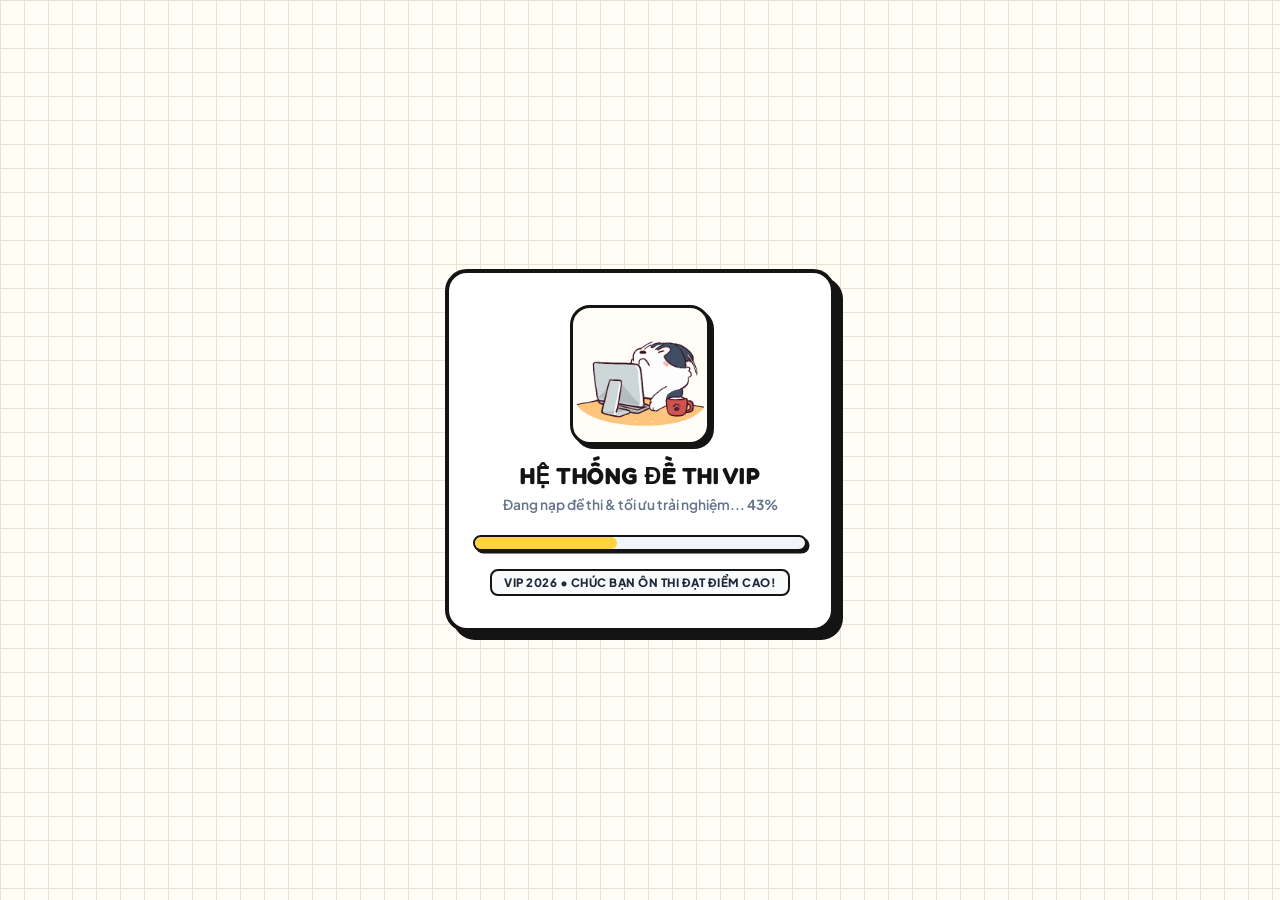
==== commit 7442bc11: "Add files via upload" ====
--- a/index.html
+++ b/index.html
@@ -196,7 +196,7 @@
 
     <!-- Scripts lõi -->
     <script src="js/api-config.js"></script>
-    <script src="js/hihihaaaa.js"></script>
+    <script src="js/hihihaaaa.js?v=20261024_2"></script>
     <script>
         // Xóa cờ admin cũ nếu có
         localStorage.removeItem('neo_admin_logged');
@@ -317,20 +317,31 @@
                 }
             }
 
-            btn.innerHTML = `
-                ${badge}
-                <div class="card-icon-wrap" style="width: 50px; height: 50px; margin-bottom: 12px; background: var(--neo-yellow);">
-                    <img loading="lazy" src="anhnen/Booke.gif" style="width: 36px; height: 36px; object-fit: contain;">
-                </div>
-                <div style="font-family:'Fredoka','Plus Jakarta Sans',sans-serif; font-weight:900; font-size:1.3rem; color:var(--neo-black); margin-bottom: 6px;">${item.ten}</div>
-                <div style="font-size:0.86rem; color:#4b5563; font-weight:600; margin-bottom:14px;">${item.desc || 'Trắc nghiệm chuẩn 2026 • Chấm điểm tức thì'}</div>
-                
+            const isTuluan = item.isTuluanOnly || item.file === 'KCXDCB';
+            const featureTags = isTuluan ? `
+                <div style="display:flex; gap:8px; justify-content:center; flex-wrap:wrap; margin-bottom:18px;">
+                    <span style="background:#fffdf5; border:2px solid var(--neo-black); border-radius:8px; padding:4px 10px; font-size:0.78rem; font-weight:800; box-shadow:1.5px 1.5px 0 var(--neo-black);">📝 27 Câu Tự Luận</span>
+                    <span style="background:#fffdf5; border:2px solid var(--neo-black); border-radius:8px; padding:4px 10px; font-size:0.78rem; font-weight:800; box-shadow:1.5px 1.5px 0 var(--neo-black);">🏗️ Thép & BTCT</span>
+                    <span style="background:#fffdf5; border:2px solid var(--neo-black); border-radius:8px; padding:4px 10px; font-size:0.78rem; font-weight:800; box-shadow:1.5px 1.5px 0 var(--neo-black);">💡 Đáp Án Chi Tiết</span>
+                </div>
+            ` : `
                 <div style="display:flex; gap:8px; justify-content:center; flex-wrap:wrap; margin-bottom:18px;">
                     <span style="background:#fffdf5; border:2px solid var(--neo-black); border-radius:8px; padding:4px 10px; font-size:0.78rem; font-weight:800; box-shadow:1.5px 1.5px 0 var(--neo-black);">📝 ${item.questions || 100} Câu Hỏi</span>
                     <span style="background:#fffdf5; border:2px solid var(--neo-black); border-radius:8px; padding:4px 10px; font-size:0.78rem; font-weight:800; box-shadow:1.5px 1.5px 0 var(--neo-black);">⏱️ 60 Phút</span>
                     <span style="background:#fffdf5; border:2px solid var(--neo-black); border-radius:8px; padding:4px 10px; font-size:0.78rem; font-weight:800; box-shadow:1.5px 1.5px 0 var(--neo-black);">⚡ Tự Động Chấm</span>
                 </div>
-
+            `;
+
+            const actionButtons = isTuluan ? `
+                <div style="display: flex; gap: 8px; margin-top: auto; width: 100%;">
+                    <button class="btn-neo" onclick="event.stopPropagation(); window.location.href='tuluan.html?id=${item.file}&name=${encodeURIComponent(item.ten)}';" style="flex: 1; padding: 11px 8px; font-size: 0.9rem; background: #ffffff;">
+                        📖 ĐỀ CƯƠNG
+                    </button>
+                    <button class="btn-neo btn-yellow" onclick="event.stopPropagation(); window.location.href='tuluan.html?id=${item.file}&name=${encodeURIComponent(item.ten)}';" style="flex: 1.2; padding: 11px 8px; font-size: 0.9rem;">
+                        🚀 HỌC TỰ LUẬN
+                    </button>
+                </div>
+            ` : `
                 <div style="display: flex; gap: 8px; margin-top: auto; width: 100%;">
                     <button class="btn-neo" onclick="event.stopPropagation(); window.location.href='ontap.html?id=${item.file || 'KTCQ'}&name=${encodeURIComponent(item.ten)}';" style="flex: 1; padding: 11px 8px; font-size: 0.9rem; background: #ffffff;">
                         📖 ÔN TẬP
@@ -341,8 +352,24 @@
                 </div>
             `;
 
+            btn.innerHTML = `
+                ${badge}
+                <div class="card-icon-wrap" style="width: 50px; height: 50px; margin-bottom: 12px; background: var(--neo-yellow);">
+                    <img loading="lazy" src="anhnen/Booke.gif" style="width: 36px; height: 36px; object-fit: contain;">
+                </div>
+                <div style="font-family:'Fredoka','Plus Jakarta Sans',sans-serif; font-weight:900; font-size:1.3rem; color:var(--neo-black); margin-bottom: 6px;">${item.ten}</div>
+                <div style="font-size:0.86rem; color:#4b5563; font-weight:600; margin-bottom:14px;">${item.desc || 'Trắc nghiệm chuẩn 2026 • Chấm điểm tức thì'}</div>
+                
+                ${featureTags}
+                ${actionButtons}
+            `;
+
             btn.onclick = () => {
-                window.location.href = `product.html?id=${item.file || 'KTCQ'}&name=${encodeURIComponent(item.ten)}`;
+                if (isTuluan) {
+                    window.location.href = `tuluan.html?id=${item.file}&name=${encodeURIComponent(item.ten)}`;
+                } else {
+                    window.location.href = `product.html?id=${item.file || 'KTCQ'}&name=${encodeURIComponent(item.ten)}`;
+                }
             };
 
             return btn;
@@ -427,7 +454,9 @@
         // 4. Offline Service Worker Registration
         if ('serviceWorker' in navigator && window.location.protocol.startsWith('http')) {
             window.addEventListener('load', () => {
-                navigator.serviceWorker.register('./sw.js').catch(() => { });
+                navigator.serviceWorker.register('./sw.js').then(reg => {
+                    reg.update();
+                }).catch(() => { });
             });
         }
     </script>
@@ -438,49 +467,49 @@
             <div style="display: flex; justify-content: space-between; align-items: center; margin-bottom: 14px; border-bottom: 2.5px solid var(--neo-black); padding-bottom: 10px;">
                 <div id="updateModalTitle" style="font-family: 'Fredoka', sans-serif; font-size: 1.25rem; font-weight: 800; display: flex; align-items: center; gap: 8px; color: var(--neo-black);">
                     <span style="font-size: 1.35rem;">🎉</span> BẢN CẬP NHẬT MỚI
-                    <span style="background: #10b981; color: #fff; font-size: 0.72rem; padding: 2px 8px; border-radius: 999px; font-weight: 900; margin-left: 2px;">v2.6</span>
+                    <span style="background: #10b981; color: #fff; font-size: 0.72rem; padding: 2px 8px; border-radius: 999px; font-weight: 900; margin-left: 2px;">v2.7</span>
                 </div>
                 <button type="button" onclick="closeUpdateModal()" style="border: 2px solid var(--neo-black); background: var(--neo-pink); color: #fff; width: 32px; height: 32px; border-radius: 8px; font-weight: 900; cursor: pointer; box-shadow: 2px 2px 0 var(--neo-black); font-size: 1rem; line-height: 1;" title="Đóng">✕</button>
             </div>
 
             <div style="max-height: 380px; overflow-y: auto; padding-right: 4px; margin-bottom: 18px; display: flex; flex-direction: column; gap: 10px;">
-                <!-- Feature 1 -->
+                <!-- Feature 1: Xáo trộn đề KTCQ -->
                 <div class="update-item-card">
                     <div style="font-weight: 800; font-size: 0.95rem; color: #b45309; display: flex; align-items: center; gap: 6px; margin-bottom: 3px;">
-                        <span>📝</span> Module Học Tự Luận Thông Minh
+                        <span>🔀</span> Xáo Trộn Đề Kiến Trúc Cảnh Quan (KTCQ)
                     </div>
                     <div style="font-size: 0.85rem; font-weight: 600; color: #374151; line-height: 1.5;">
-                        Trọn bộ 23 câu tự luận Kiến Trúc Cảnh Quan với 4 chế độ: Xương sống luận điểm, Giấu chữ Active Recall, Tự gõ đối chiếu dàn ý & Đánh dấu câu trọng tâm.
-                    </div>
-                </div>
-
-                <!-- Feature 2 -->
+                        Toàn bộ 100 câu hỏi và 4 phương án A, B, C, D đã được xáo trộn ngẫu nhiên hoàn toàn. Giúp các bạn ôn luyện phản xạ chắc chắn, chống học vẹt vị trí đáp án trước kỳ thi!
+                    </div>
+                </div>
+
+                <!-- Feature 2: Bổ sung môn Kết cấu xây dựng cơ bản KCXDCB -->
                 <div class="update-item-card">
                     <div style="font-weight: 800; font-size: 0.95rem; color: #047857; display: flex; align-items: center; gap: 6px; margin-bottom: 3px;">
-                        <span>🌱</span> Theme Giảm Màu Mè (Tập Trung Ôn)
+                        <span>🏗️</span> Thêm Môn Kết Cấu Xây Dựng Cơ Bản (KCXDCB)
                     </div>
                     <div style="font-size: 0.85rem; font-weight: 600; color: #374151; line-height: 1.5;">
-                        1 chạm chuyển toàn bộ website sang giao diện dịu mắt, chống chói, ẩn bớt hiệu ứng để tập trung ôn thi tối đa không mỏi mắt.
-                    </div>
-                </div>
-
-                <!-- Feature 3 -->
+                        Bổ sung 27 câu tự luận trọng tâm kèm đầy đủ công thức, bảng tra cứu và 5 sơ đồ kỹ thuật chi tiết (Phần 1: Kết cấu Thép 15 câu, Phần 2: Bê tông cốt thép 12 câu).
+                    </div>
+                </div>
+
+                <!-- Feature 3: Giao diện học tự luận 120 FPS -->
                 <div class="update-item-card">
                     <div style="font-weight: 800; font-size: 0.95rem; color: #0369a1; display: flex; align-items: center; gap: 6px; margin-bottom: 3px;">
-                        <span>⚡</span> Tăng Tốc Auto Next x2
+                        <span>📝</span> Học Tự Luận 120 FPS & "Đã Đọc Rùi"
                     </div>
                     <div style="font-size: 0.85rem; font-weight: 600; color: #374151; line-height: 1.5;">
-                        Tự động chuyển câu nhanh gấp đôi (0.6s) khi làm đúng; giữ nguyên tốc độ khi làm sai để người học kịp xem lại giải thích.
-                    </div>
-                </div>
-
-                <!-- Feature 4 -->
+                        Mỗi trang 1 câu siêu mượt mà không lag, chuyển đổi nhanh giữa KTCQ và KCXDCB, ghi nhớ độc lập tiến độ "Đã đọc rùi" trên thiết bị.
+                    </div>
+                </div>
+
+                <!-- Feature 4: Theme giảm màu mè -->
                 <div class="update-item-card">
                     <div style="font-weight: 800; font-size: 0.95rem; color: #6d28d9; display: flex; align-items: center; gap: 6px; margin-bottom: 3px;">
-                        <span>🚀</span> Hiệu Năng 120 FPS & SafeStorage
+                        <span>🌱</span> Theme Giảm Màu Mè & Tối Ưu Tốc Độ
                     </div>
                     <div style="font-size: 0.85rem; font-weight: 600; color: #374151; line-height: 1.5;">
-                        Tải trang mượt mà 120 FPS, tối ưu bộ nhớ và bảo toàn tiến độ làm bài an toàn trong cả chế độ ẩn danh (Incognito).
+                        Chuyển đổi giao diện ôn tập dịu mắt chống chói khi học đêm, hỗ trợ phím tắt chuyển câu và lưu tiến độ an toàn.
                     </div>
                 </div>
             </div>
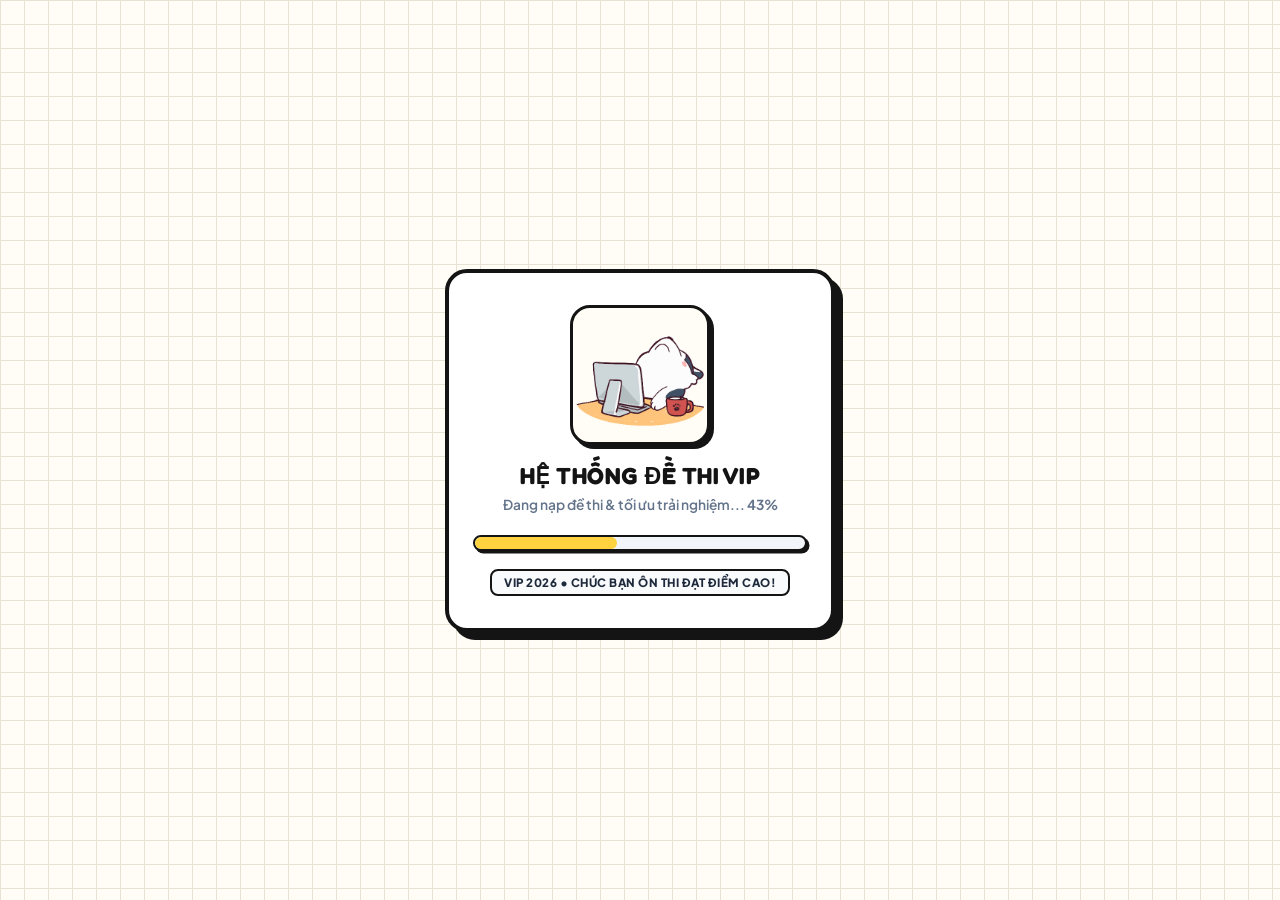
==== commit 187940be: "Add files via upload" ====
--- a/index.html
+++ b/index.html
@@ -195,8 +195,8 @@
     </main>
 
     <!-- Scripts lõi -->
-    <script src="js/api-config.js"></script>
-    <script src="js/hihihaaaa.js?v=20261024_2"></script>
+    <script src="js/api-config.js?v=20261029"></script>
+    <script src="js/hihihaaaa.js?v=20261029"></script>
     <script>
         // Xóa cờ admin cũ nếu có
         localStorage.removeItem('neo_admin_logged');
@@ -317,40 +317,74 @@
                 }
             }
 
-            const isTuluan = item.isTuluanOnly || item.file === 'KCXDCB';
-            const featureTags = isTuluan ? `
-                <div style="display:flex; gap:8px; justify-content:center; flex-wrap:wrap; margin-bottom:18px;">
-                    <span style="background:#fffdf5; border:2px solid var(--neo-black); border-radius:8px; padding:4px 10px; font-size:0.78rem; font-weight:800; box-shadow:1.5px 1.5px 0 var(--neo-black);">📝 27 Câu Tự Luận</span>
-                    <span style="background:#fffdf5; border:2px solid var(--neo-black); border-radius:8px; padding:4px 10px; font-size:0.78rem; font-weight:800; box-shadow:1.5px 1.5px 0 var(--neo-black);">🏗️ Thép & BTCT</span>
-                    <span style="background:#fffdf5; border:2px solid var(--neo-black); border-radius:8px; padding:4px 10px; font-size:0.78rem; font-weight:800; box-shadow:1.5px 1.5px 0 var(--neo-black);">💡 Đáp Án Chi Tiết</span>
-                </div>
-            ` : `
-                <div style="display:flex; gap:8px; justify-content:center; flex-wrap:wrap; margin-bottom:18px;">
-                    <span style="background:#fffdf5; border:2px solid var(--neo-black); border-radius:8px; padding:4px 10px; font-size:0.78rem; font-weight:800; box-shadow:1.5px 1.5px 0 var(--neo-black);">📝 ${item.questions || 100} Câu Hỏi</span>
-                    <span style="background:#fffdf5; border:2px solid var(--neo-black); border-radius:8px; padding:4px 10px; font-size:0.78rem; font-weight:800; box-shadow:1.5px 1.5px 0 var(--neo-black);">⏱️ 60 Phút</span>
-                    <span style="background:#fffdf5; border:2px solid var(--neo-black); border-radius:8px; padding:4px 10px; font-size:0.78rem; font-weight:800; box-shadow:1.5px 1.5px 0 var(--neo-black);">⚡ Tự Động Chấm</span>
-                </div>
-            `;
-
-            const actionButtons = isTuluan ? `
-                <div style="display: flex; gap: 8px; margin-top: auto; width: 100%;">
-                    <button class="btn-neo" onclick="event.stopPropagation(); window.location.href='tuluan.html?id=${item.file}&name=${encodeURIComponent(item.ten)}';" style="flex: 1; padding: 11px 8px; font-size: 0.9rem; background: #ffffff;">
-                        📖 ĐỀ CƯƠNG
-                    </button>
-                    <button class="btn-neo btn-yellow" onclick="event.stopPropagation(); window.location.href='tuluan.html?id=${item.file}&name=${encodeURIComponent(item.ten)}';" style="flex: 1.2; padding: 11px 8px; font-size: 0.9rem;">
-                        🚀 HỌC TỰ LUẬN
-                    </button>
-                </div>
-            ` : `
-                <div style="display: flex; gap: 8px; margin-top: auto; width: 100%;">
-                    <button class="btn-neo" onclick="event.stopPropagation(); window.location.href='ontap.html?id=${item.file || 'KTCQ'}&name=${encodeURIComponent(item.ten)}';" style="flex: 1; padding: 11px 8px; font-size: 0.9rem; background: #ffffff;">
-                        📖 ÔN TẬP
-                    </button>
-                    <button class="btn-neo btn-yellow" onclick="event.stopPropagation(); window.location.href='product.html?id=${item.file || 'KTCQ'}&name=${encodeURIComponent(item.ten)}';" style="flex: 1.2; padding: 11px 8px; font-size: 0.9rem;">
-                        🚀 VÀO THI
-                    </button>
-                </div>
-            `;
+            const isTuluanOnly = item.isTuluanOnly || item.file === 'KCXDCB';
+            const hasTuluan = item.hasTuluan || item.file === 'NLQH';
+
+            let featureTags = '';
+            if (isTuluanOnly) {
+                featureTags = `
+                    <div style="display:flex; gap:8px; justify-content:center; flex-wrap:wrap; margin-bottom:18px;">
+                        <span style="background:#fffdf5; border:2px solid var(--neo-black); border-radius:8px; padding:4px 10px; font-size:0.78rem; font-weight:800; box-shadow:1.5px 1.5px 0 var(--neo-black);">📝 27 Câu Tự Luận</span>
+                        <span style="background:#fffdf5; border:2px solid var(--neo-black); border-radius:8px; padding:4px 10px; font-size:0.78rem; font-weight:800; box-shadow:1.5px 1.5px 0 var(--neo-black);">🏗️ Thép & BTCT</span>
+                        <span style="background:#fffdf5; border:2px solid var(--neo-black); border-radius:8px; padding:4px 10px; font-size:0.78rem; font-weight:800; box-shadow:1.5px 1.5px 0 var(--neo-black);">💡 Đáp Án Chi Tiết</span>
+                    </div>
+                `;
+            } else if (hasTuluan) {
+                featureTags = `
+                    <div style="display:flex; gap:8px; justify-content:center; flex-wrap:wrap; margin-bottom:18px;">
+                        <span style="background:#fffdf5; border:2px solid var(--neo-black); border-radius:8px; padding:4px 10px; font-size:0.78rem; font-weight:800; box-shadow:1.5px 1.5px 0 var(--neo-black);">📝 113 TN & 14 Tự Luận</span>
+                        <span style="background:#fffdf5; border:2px solid var(--neo-black); border-radius:8px; padding:4px 10px; font-size:0.78rem; font-weight:800; box-shadow:1.5px 1.5px 0 var(--neo-black);">⏱️ 60 Phút</span>
+                        <span style="background:#fffdf5; border:2px solid var(--neo-black); border-radius:8px; padding:4px 10px; font-size:0.78rem; font-weight:800; box-shadow:1.5px 1.5px 0 var(--neo-black);">⚡ Đề Cương Mẫu</span>
+                    </div>
+                `;
+            } else {
+                featureTags = `
+                    <div style="display:flex; gap:8px; justify-content:center; flex-wrap:wrap; margin-bottom:18px;">
+                        <span style="background:#fffdf5; border:2px solid var(--neo-black); border-radius:8px; padding:4px 10px; font-size:0.78rem; font-weight:800; box-shadow:1.5px 1.5px 0 var(--neo-black);">📝 ${item.questions || 100} Câu Hỏi</span>
+                        <span style="background:#fffdf5; border:2px solid var(--neo-black); border-radius:8px; padding:4px 10px; font-size:0.78rem; font-weight:800; box-shadow:1.5px 1.5px 0 var(--neo-black);">⏱️ 60 Phút</span>
+                        <span style="background:#fffdf5; border:2px solid var(--neo-black); border-radius:8px; padding:4px 10px; font-size:0.78rem; font-weight:800; box-shadow:1.5px 1.5px 0 var(--neo-black);">⚡ Tự Động Chấm</span>
+                    </div>
+                `;
+            }
+
+            let actionButtons = '';
+            if (isTuluanOnly) {
+                actionButtons = `
+                    <div style="display: flex; gap: 8px; margin-top: auto; width: 100%;">
+                        <button class="btn-neo" onclick="event.stopPropagation(); window.location.href='tuluan.html?id=${item.file}&name=${encodeURIComponent(item.ten)}';" style="flex: 1; padding: 11px 8px; font-size: 0.9rem; background: #ffffff;">
+                            📖 ĐỀ CƯƠNG
+                        </button>
+                        <button class="btn-neo btn-yellow" onclick="event.stopPropagation(); window.location.href='tuluan.html?id=${item.file}&name=${encodeURIComponent(item.ten)}';" style="flex: 1.2; padding: 11px 8px; font-size: 0.9rem;">
+                            🚀 HỌC TỰ LUẬN
+                        </button>
+                    </div>
+                `;
+            } else if (hasTuluan) {
+                actionButtons = `
+                    <div style="display: flex; gap: 6px; margin-top: auto; width: 100%;">
+                        <button class="btn-neo" onclick="event.stopPropagation(); window.location.href='tuluan.html?id=${item.file}&name=${encodeURIComponent(item.ten)}';" style="flex: 1; padding: 11px 4px; font-size: 0.82rem; background: #fffdf5;" title="Học 14 câu đề cương tự luận">
+                            📝 TỰ LUẬN
+                        </button>
+                        <button class="btn-neo" onclick="event.stopPropagation(); window.location.href='ontap.html?id=${item.file || 'NLQH'}&name=${encodeURIComponent(item.ten)}';" style="flex: 1; padding: 11px 4px; font-size: 0.82rem; background: #ffffff;" title="Ôn tập trắc nghiệm">
+                            📖 ÔN TẬP
+                        </button>
+                        <button class="btn-neo btn-yellow" onclick="event.stopPropagation(); window.location.href='product.html?id=${item.file || 'NLQH'}&name=${encodeURIComponent(item.ten)}';" style="flex: 1.1; padding: 11px 4px; font-size: 0.82rem;" title="Vào thi trắc nghiệm tính giờ">
+                            🚀 VÀO THI
+                        </button>
+                    </div>
+                `;
+            } else {
+                actionButtons = `
+                    <div style="display: flex; gap: 8px; margin-top: auto; width: 100%;">
+                        <button class="btn-neo" onclick="event.stopPropagation(); window.location.href='ontap.html?id=${item.file || 'NLQH'}&name=${encodeURIComponent(item.ten)}';" style="flex: 1; padding: 11px 8px; font-size: 0.9rem; background: #ffffff;">
+                            📖 ÔN TẬP
+                        </button>
+                        <button class="btn-neo btn-yellow" onclick="event.stopPropagation(); window.location.href='product.html?id=${item.file || 'NLQH'}&name=${encodeURIComponent(item.ten)}';" style="flex: 1.2; padding: 11px 8px; font-size: 0.9rem;">
+                            🚀 VÀO THI
+                        </button>
+                    </div>
+                `;
+            }
 
             btn.innerHTML = `
                 ${badge}
@@ -365,10 +399,10 @@
             `;
 
             btn.onclick = () => {
-                if (isTuluan) {
+                if (isTuluanOnly) {
                     window.location.href = `tuluan.html?id=${item.file}&name=${encodeURIComponent(item.ten)}`;
                 } else {
-                    window.location.href = `product.html?id=${item.file || 'KTCQ'}&name=${encodeURIComponent(item.ten)}`;
+                    window.location.href = `product.html?id=${item.file || 'NLQH'}&name=${encodeURIComponent(item.ten)}`;
                 }
             };
 
@@ -467,39 +501,39 @@
             <div style="display: flex; justify-content: space-between; align-items: center; margin-bottom: 14px; border-bottom: 2.5px solid var(--neo-black); padding-bottom: 10px;">
                 <div id="updateModalTitle" style="font-family: 'Fredoka', sans-serif; font-size: 1.25rem; font-weight: 800; display: flex; align-items: center; gap: 8px; color: var(--neo-black);">
                     <span style="font-size: 1.35rem;">🎉</span> BẢN CẬP NHẬT MỚI
-                    <span style="background: #10b981; color: #fff; font-size: 0.72rem; padding: 2px 8px; border-radius: 999px; font-weight: 900; margin-left: 2px;">v2.7</span>
+                    <span style="background: #10b981; color: #fff; font-size: 0.72rem; padding: 2px 8px; border-radius: 999px; font-weight: 900; margin-left: 2px;">v2.9</span>
                 </div>
                 <button type="button" onclick="closeUpdateModal()" style="border: 2px solid var(--neo-black); background: var(--neo-pink); color: #fff; width: 32px; height: 32px; border-radius: 8px; font-weight: 900; cursor: pointer; box-shadow: 2px 2px 0 var(--neo-black); font-size: 1rem; line-height: 1;" title="Đóng">✕</button>
             </div>
 
             <div style="max-height: 380px; overflow-y: auto; padding-right: 4px; margin-bottom: 18px; display: flex; flex-direction: column; gap: 10px;">
-                <!-- Feature 1: Xáo trộn đề KTCQ -->
+                <!-- Feature 1: Chuyên đề trọng tâm NLQH -->
+                <div class="update-item-card">
+                    <div style="font-weight: 800; font-size: 0.95rem; color: #0284c7; display: flex; align-items: center; gap: 6px; margin-bottom: 3px;">
+                        <span>📘</span> Chuyên Đề Trọng Tâm: Nguyên Lý Quy Hoạch (NLQH)
+                    </div>
+                    <div style="font-size: 0.85rem; font-weight: 600; color: #374151; line-height: 1.5;">
+                        Tập trung toàn diện cho môn Nguyên Lý Quy Hoạch (NLQH) với đầy đủ 113 câu trắc nghiệm cốt lõi và 14 câu tự luận đề cương chuẩn thi.
+                    </div>
+                </div>
+
+                <!-- Feature 2: Tự luận & bảng tra cứu đô thị -->
+                <div class="update-item-card">
+                    <div style="font-weight: 800; font-size: 0.95rem; color: #047857; display: flex; align-items: center; gap: 6px; margin-bottom: 3px;">
+                        <span>📝</span> Tự Luận 14 Câu & Bảng Tra Cứu Tiêu Chuẩn Đô Thị
+                    </div>
+                    <div style="font-size: 0.85rem; font-weight: 600; color: #374151; line-height: 1.5;">
+                        Trọn bộ 14 câu tự luận mẫu chi tiết kèm bảng tra cứu tiêu chuẩn phân loại đô thị (Loại V, IV, III, II, I, Đặc biệt) chuẩn chỉnh theo bài giảng.
+                    </div>
+                </div>
+
+                <!-- Feature 3: Giao diện học tự luận 120 FPS & Đầy đủ chế độ -->
                 <div class="update-item-card">
                     <div style="font-weight: 800; font-size: 0.95rem; color: #b45309; display: flex; align-items: center; gap: 6px; margin-bottom: 3px;">
-                        <span>🔀</span> Xáo Trộn Đề Kiến Trúc Cảnh Quan (KTCQ)
+                        <span>⚡</span> Đầy Đủ 4 Chế Độ Học & Tự Luận 120 FPS
                     </div>
                     <div style="font-size: 0.85rem; font-weight: 600; color: #374151; line-height: 1.5;">
-                        Toàn bộ 100 câu hỏi và 4 phương án A, B, C, D đã được xáo trộn ngẫu nhiên hoàn toàn. Giúp các bạn ôn luyện phản xạ chắc chắn, chống học vẹt vị trí đáp án trước kỳ thi!
-                    </div>
-                </div>
-
-                <!-- Feature 2: Bổ sung môn Kết cấu xây dựng cơ bản KCXDCB -->
-                <div class="update-item-card">
-                    <div style="font-weight: 800; font-size: 0.95rem; color: #047857; display: flex; align-items: center; gap: 6px; margin-bottom: 3px;">
-                        <span>🏗️</span> Thêm Môn Kết Cấu Xây Dựng Cơ Bản (KCXDCB)
-                    </div>
-                    <div style="font-size: 0.85rem; font-weight: 600; color: #374151; line-height: 1.5;">
-                        Bổ sung 27 câu tự luận trọng tâm kèm đầy đủ công thức, bảng tra cứu và 5 sơ đồ kỹ thuật chi tiết (Phần 1: Kết cấu Thép 15 câu, Phần 2: Bê tông cốt thép 12 câu).
-                    </div>
-                </div>
-
-                <!-- Feature 3: Giao diện học tự luận 120 FPS -->
-                <div class="update-item-card">
-                    <div style="font-weight: 800; font-size: 0.95rem; color: #0369a1; display: flex; align-items: center; gap: 6px; margin-bottom: 3px;">
-                        <span>📝</span> Học Tự Luận 120 FPS & "Đã Đọc Rùi"
-                    </div>
-                    <div style="font-size: 0.85rem; font-weight: 600; color: #374151; line-height: 1.5;">
-                        Mỗi trang 1 câu siêu mượt mà không lag, chuyển đổi nhanh giữa KTCQ và KCXDCB, ghi nhớ độc lập tiến độ "Đã đọc rùi" trên thiết bị.
+                        Dù đang làm dở hay thi mới, các chế độ Ôn Tập, Flashcard, Học Tự Luận và Ôn Sai luôn sẵn sàng ngay bên dưới để bạn luyện tập linh hoạt.
                     </div>
                 </div>
 
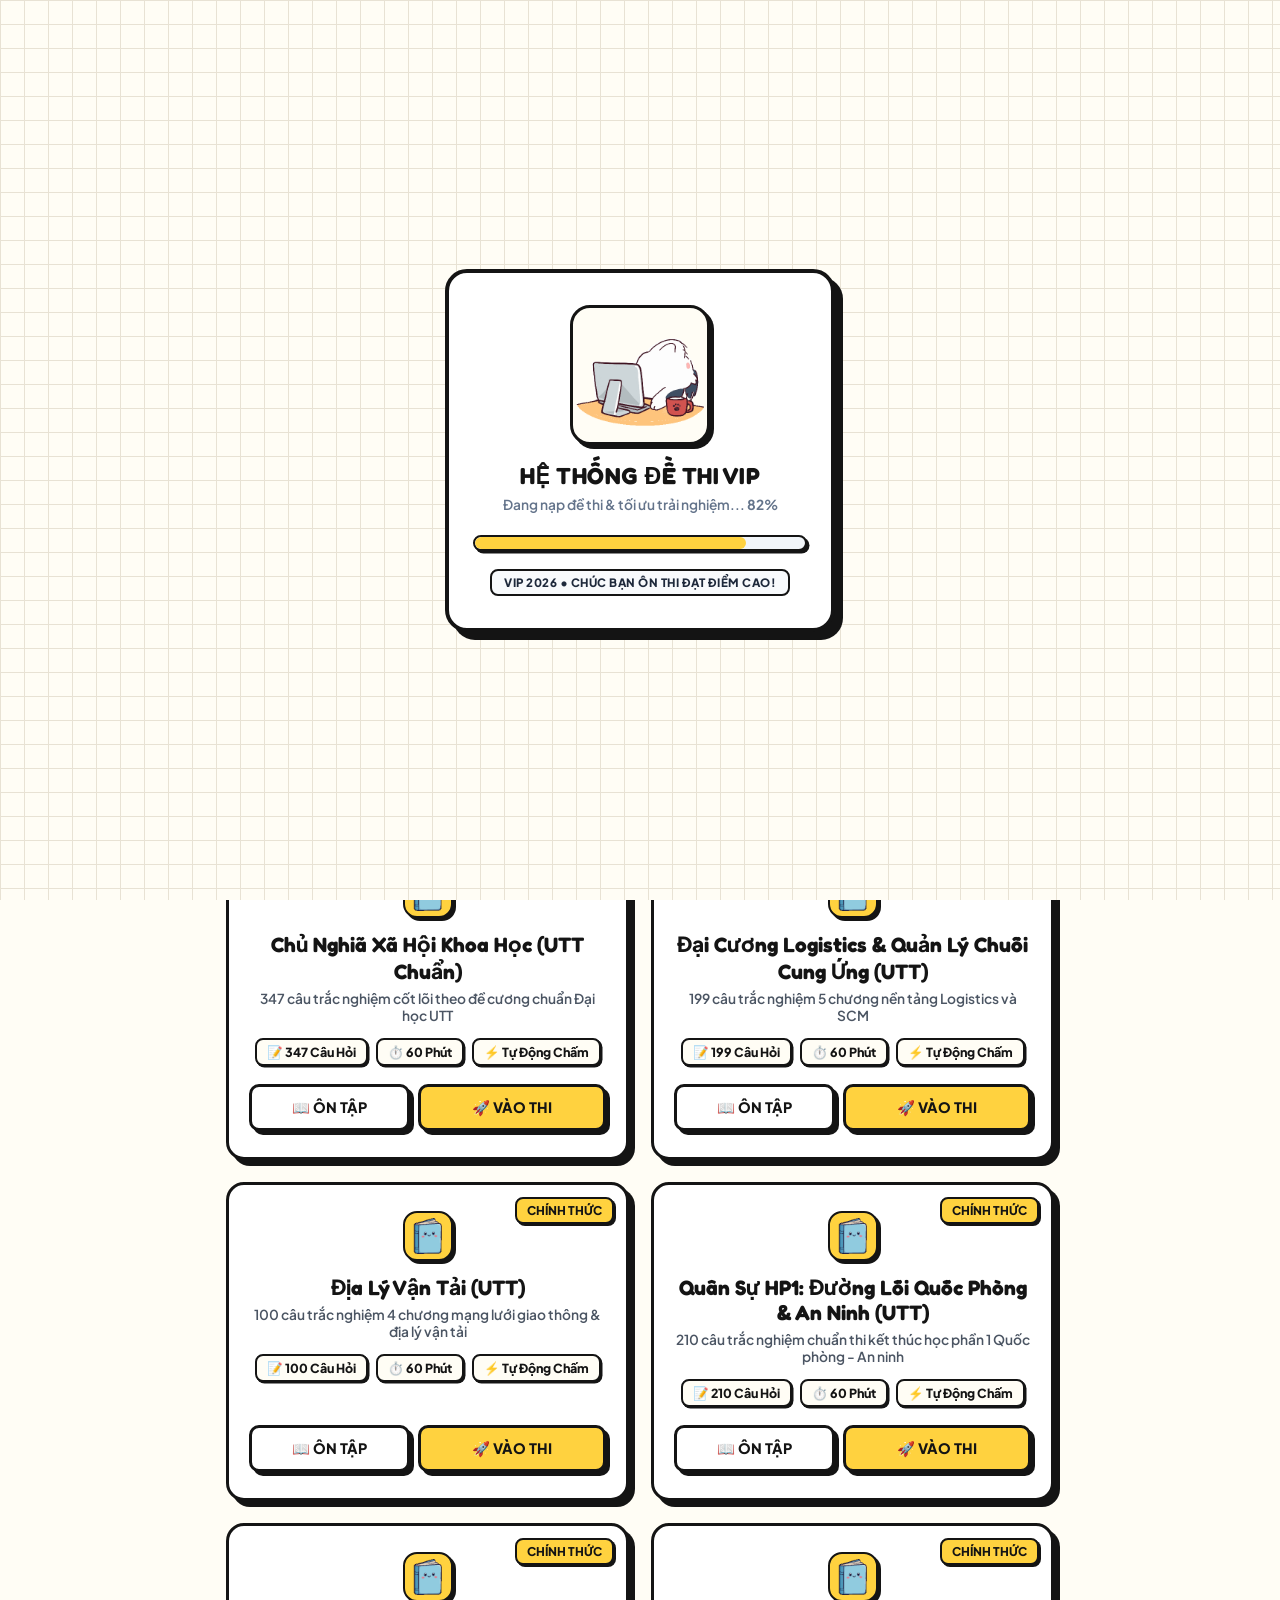
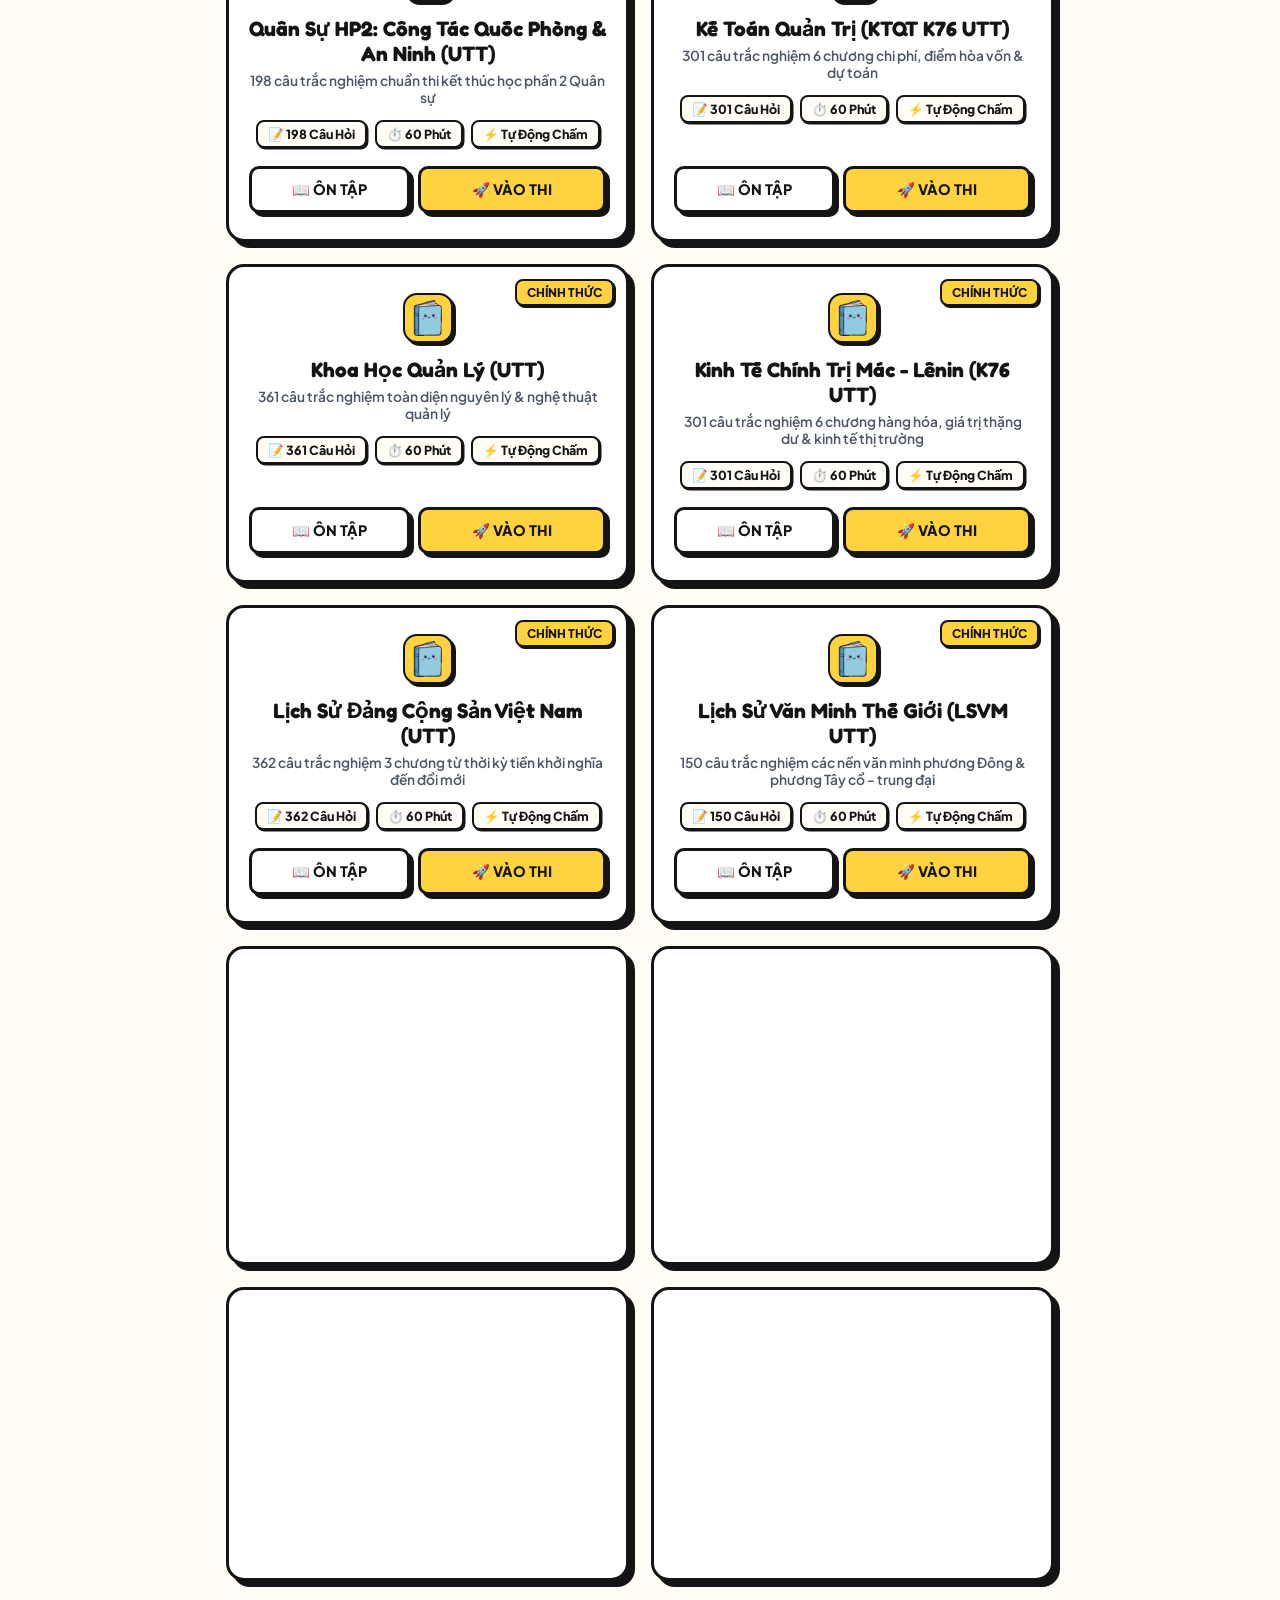
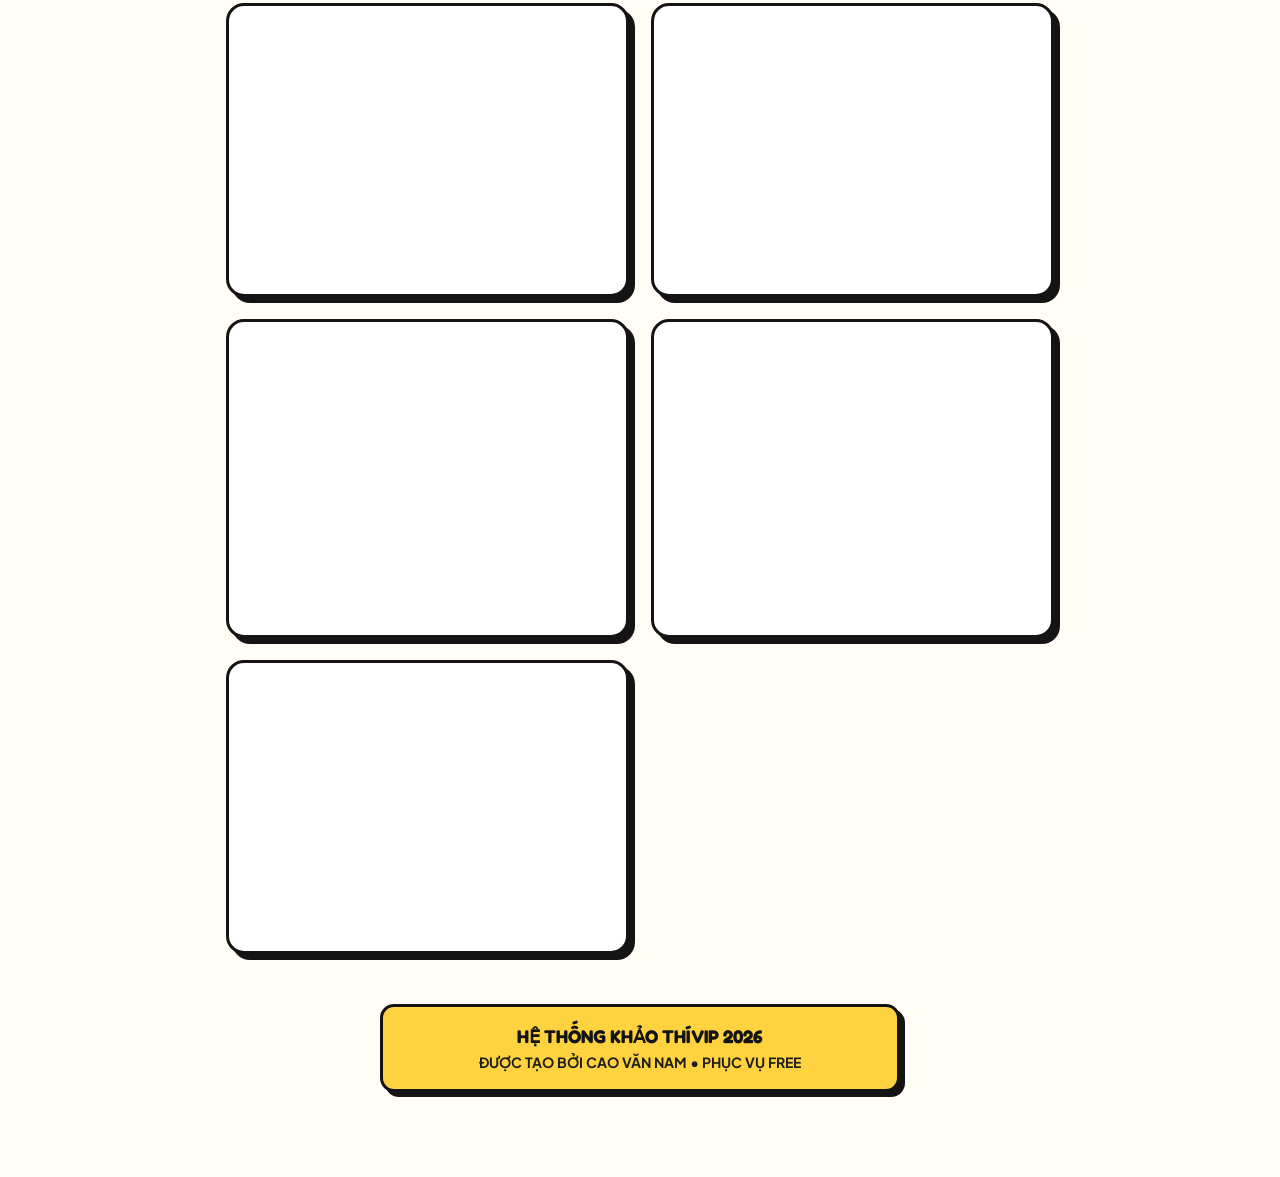
==== commit 0cc42b3e: "Add files via upload" ====
--- a/index.html
+++ b/index.html
@@ -62,6 +62,11 @@
             </a>
             <!-- Bảng điều khiển nút bấm trên Desktop / PC -->
             <div class="nav-actions-desktop">
+                <button type="button" class="nav-btn btn-school-select" id="btnDesktopSchoolSelect" onclick="openSchoolModal()" title="Bấm để chọn hoặc đổi trường đại học">
+                    <span id="desktopSchoolIcon" style="font-size: 1.05rem; display: inline-flex; align-items: center;">🏫</span>
+                    <span id="desktopSchoolName" style="font-weight: 800;">ĐH UTT</span>
+                    <span style="font-size: 0.65rem; opacity: 0.7;">▼</span>
+                </button>
                 <button type="button" class="nav-btn btn-update-notice" id="btnUpdateNotice" onclick="openUpdateModal()" title="Xem thông báo bản cập nhật mới">
                     <span style="position: relative;">🔔<span class="update-pulse-dot"></span></span>
                     <span>Cập nhật</span>
@@ -81,8 +86,11 @@
     </header>
     <!-- THANH THÔNG BÁO CẬP NHẬT MỚI -->
     <div class="update-banner-bar" id="updateBannerBar" onclick="openUpdateModal()" title="Bấm để xem chi tiết bản cập nhật mới">
-        <span>🔔 <strong>CẬP NHẬT MỚI:</strong> Đã có Module Học Tự Luận 23 câu & Theme Giảm màu mè!</span>
-        <span style="text-decoration: underline; font-weight: 900;">Xem ngay ➔</span>
+        <div class="update-banner-inner">
+            <span class="update-banner-badge">🎉 MỚI v3.0</span>
+            <span class="update-banner-text">Đã tích hợp <strong>trọn bộ 30 môn thi & 9.000+ câu hỏi</strong> trắc nghiệm mới!</span>
+            <span class="update-banner-cta">Xem ngay ➔</span>
+        </div>
     </div>
 
     <!-- MOBILE DRAWER MENU & BACKDROP -->
@@ -106,9 +114,21 @@
         </div>
 
         <div class="drawer-nav-list">
+            <!-- Nút đổi trường nổi bật trong Drawer Menu Mobile -->
+            <button class="drawer-item-btn btn-school-select-drawer" onclick="closeMobileMenu(); openSchoolModal();" style="width: 100%; text-align: left; background: #fef08a; border: 2.5px solid var(--neo-black); border-radius: var(--neo-radius-sm); box-shadow: 2px 2px 0 var(--neo-black); padding: 10px 14px; font-weight: 800; cursor: pointer; display: flex; align-items: center; justify-content: space-between; margin-bottom: 10px;">
+                <span style="display: flex; align-items: center; gap: 8px;">
+                    <span id="drawerSchoolIcon" style="font-size: 1.25rem; display: inline-flex; align-items: center;">🏫</span>
+                    <span>
+                        <span style="display: block; font-size: 0.68rem; color: #6b7280; font-weight: 800; text-transform: uppercase;">Trường đang chọn</span>
+                        <span style="color: var(--neo-black); font-size: 0.95rem; font-weight: 800;" id="drawerSchoolName">Đại Học UTT</span>
+                    </span>
+                </span>
+                <span style="background: var(--neo-black); color: #fff; font-size: 0.72rem; padding: 3px 8px; border-radius: 6px; font-weight: 800;">Đổi ➔</span>
+            </button>
+
             <button class="drawer-item-btn btn-update-notice" onclick="closeMobileMenu(); openUpdateModal();" style="width: 100%; text-align: left; background: #ffffff; border: 2.5px solid var(--neo-black); border-radius: var(--neo-radius-sm); box-shadow: 2px 2px 0 var(--neo-black); padding: 10px 14px; font-weight: 800; cursor: pointer; display: flex; align-items: center; justify-content: space-between; margin-bottom: 10px;">
                 <span>🔔 <span style="color: #d97706;">BẢN CẬP NHẬT MỚI</span></span>
-                <span style="background: #ef4444; color: #fff; font-size: 0.68rem; padding: 2px 6px; border-radius: 999px; font-weight: 900;">v2.6</span>
+                <span style="background: #10b981; color: #fff; font-size: 0.68rem; padding: 2px 6px; border-radius: 999px; font-weight: 900;">v3.0</span>
             </button>
             <button class="drawer-item-btn btn-focus-theme-toggle" id="btnIndexDrawerTheme" onclick="toggleFocusTheme();" style="width: 100%; text-align: left; background: #ffffff; border: 2.5px solid var(--neo-black); border-radius: var(--neo-radius-sm); box-shadow: 2px 2px 0 var(--neo-black); padding: 10px 14px; font-weight: 800; cursor: pointer; display: flex; align-items: center; justify-content: space-between; margin-bottom: 10px;">
                 <span><span class="theme-toggle-icon">🌱</span> <span class="theme-toggle-text">Theme: Giảm màu mè</span></span>
@@ -179,10 +199,29 @@
                 oninput="filterAllExams(this.value)">
         </div>
 
+        <!-- THANH TRẠNG THÁI TRƯỜNG & ĐỔI TRƯỜNG NHANH -->
+        <div class="school-status-card" id="schoolStatusCard">
+            <div class="school-status-left">
+                <span class="school-status-icon" id="schoolInfoIcon">🏫</span>
+                <div class="school-status-text-wrap">
+                    <span class="school-status-sub">ĐANG XEM MÔN THI DÀNH CHO:</span>
+                    <span class="school-status-title" id="schoolInfoTitle">Đại Học Công Nghệ GTVT (UTT)</span>
+                </div>
+            </div>
+            <div class="school-status-actions">
+                <button type="button" class="btn-neo btn-change-school" onclick="openSchoolModal()" title="Bấm để chọn hoặc chuyển sang trường khác">
+                    🔄 ĐỔI TRƯỜNG
+                </button>
+                <button type="button" class="btn-neo btn-view-drive" id="btnToggleDriveView" onclick="toggleDriveView()" title="Mở kho tài liệu Drive & đề thi Azota">
+                    📁 KHO DRIVE & AZOTA
+                </button>
+            </div>
+        </div>
+
         <!-- PHÂN VÙNG: MÔN THI KHẢO THÍ -->
         <div class="zone-header">
-            <span class="zone-badge">KHẢO THÍ</span>
-            <span class="zone-title">📚 DANH SÁCH MÔN THI</span>
+            <span class="zone-badge" id="zoneBadgeText">KHẢO THÍ</span>
+            <span class="zone-title" id="zoneTitleText">📚 DANH SÁCH MÔN THI</span>
         </div>
         <div class="grid-menu" id="publicMenuGrid" style="margin-bottom: 25px;"></div>
 
@@ -193,6 +232,114 @@
             <p>ĐƯỢC TẠO BỞI CAO VĂN NAM • PHỤC VỤ FREE</p>
         </footer>
     </main>
+
+    <!-- MODAL THÔNG BÁO BẢN CẬP NHẬT MỚI (UPDATE MODAL) -->
+    <div class="neo-modal-overlay" id="updateModal" style="display: none;" onclick="if(event.target===this) closeUpdateModal()">
+        <div class="neo-modal-card update-modal-card" role="dialog" aria-modal="true" aria-labelledby="updateModalTitle">
+            <div class="update-modal-head">
+                <div id="updateModalTitle" class="update-modal-title">
+                    <span style="font-size: 1.35rem; line-height: 1;">🎉</span>
+                    <span class="update-modal-title-text">BẢN CẬP NHẬT MỚI</span>
+                    <span class="update-modal-ver-badge">v3.0</span>
+                </div>
+                <button type="button" onclick="closeUpdateModal()" class="update-modal-close-btn" title="Đóng">✕</button>
+            </div>
+
+            <div class="update-modal-body">
+                <!-- Feature 1: Đào trọn bộ tài nguyên Tùng Marketing -->
+                <div class="update-item-card">
+                    <div style="font-weight: 800; font-size: 0.95rem; color: #0284c7; display: flex; align-items: center; gap: 6px; margin-bottom: 3px;">
+                        <span>🚀</span> Kho Đề Thi Siêu Cấp: 30 Bộ Đề & 9.000+ Câu Hỏi
+                    </div>
+                    <div style="font-size: 0.85rem; font-weight: 600; color: #374151; line-height: 1.5;">
+                        Đã tích hợp toàn bộ ngân hàng câu hỏi chuẩn từ tungmarketing.id.vn: 30 môn học hoàn chỉnh (UTT, ULSA, PTIT...) sẵn sàng thi và ôn tập 100% offline.
+                    </div>
+                </div>
+
+                <!-- Feature 2: Kho Drive & Azota 51+ môn học -->
+                <div class="update-item-card">
+                    <div style="font-weight: 800; font-size: 0.95rem; color: #047857; display: flex; align-items: center; gap: 6px; margin-bottom: 3px;">
+                        <span>📁</span> Tích Hợp Kho Drive & Đề Thi Azota (51+ Môn)
+                    </div>
+                    <div style="font-size: 0.85rem; font-weight: 600; color: #374151; line-height: 1.5;">
+                        Tab mới "Kho Drive & Azota" tra cứu và truy cập trực tiếp toàn bộ thư mục Google Drive, tài liệu đề cương PDF và link thi thử Azota của hơn 51 môn học.
+                    </div>
+                </div>
+
+                <!-- Feature 3: Bộ lọc trường đại học & môn học -->
+                <div class="update-item-card">
+                    <div style="font-weight: 800; font-size: 0.95rem; color: #b45309; display: flex; align-items: center; gap: 6px; margin-bottom: 3px;">
+                        <span>🏷️</span> Phân Loại Theo Trường: UTT, ULSA, PTIT, Đại Cương
+                    </div>
+                    <div style="font-size: 0.85rem; font-weight: 600; color: #374151; line-height: 1.5;">
+                        Nhanh chóng chuyển đổi giữa các trường và tìm kiếm môn thi thần tốc ngay trên thanh công cụ neo-brutalism.
+                    </div>
+                </div>
+
+                <!-- Feature 4: Chuyên đề NLQH & Tự luận -->
+                <div class="update-item-card">
+                    <div style="font-weight: 800; font-size: 0.95rem; color: #6d28d9; display: flex; align-items: center; gap: 6px; margin-bottom: 3px;">
+                        <span>📘</span> Nguyên Lý Quy Hoạch (NLQH) & Tự Luận 14 Câu
+                    </div>
+                    <div style="font-size: 0.85rem; font-weight: 600; color: #374151; line-height: 1.5;">
+                        Đầy đủ 113 câu trắc nghiệm và 14 câu tự luận kèm bảng tra cứu tiêu chuẩn đô thị và chế độ học 120 FPS.
+                    </div>
+                </div>
+
+                <!-- Feature 5: Theme giảm màu mè -->
+                <div class="update-item-card">
+                    <div style="font-weight: 800; font-size: 0.95rem; color: #059669; display: flex; align-items: center; gap: 6px; margin-bottom: 3px;">
+                        <span>🌱</span> Theme Giảm Màu Mè & Tối Ưu Tốc Độ
+                    </div>
+                    <div style="font-size: 0.85rem; font-weight: 600; color: #374151; line-height: 1.5;">
+                        Chuyển đổi giao diện ôn tập dịu mắt chống chói khi học đêm, hỗ trợ phím tắt chuyển câu và lưu tiến độ an toàn.
+                    </div>
+                </div>
+            </div>
+
+            <!-- Actions -->
+            <div class="update-modal-actions">
+                <button type="button" class="btn-neo btn-yellow" onclick="closeUpdateModal()" style="flex: 1.2; min-width: 140px; padding: 11px 14px; font-size: 0.92rem; font-weight: 900; justify-content: center;">
+                    🚀 Trải nghiệm ngay
+                </button>
+                <button type="button" class="btn-neo btn-white" onclick="snoozeUpdateModal(2)" title="Không tự động hiện lại trong 2 giờ" style="flex: 1; min-width: 140px; padding: 11px 12px; font-size: 0.88rem; font-weight: 800; justify-content: center; background: #fef08a;">
+                    ⏰ Tắt 2 tiếng
+                </button>
+            </div>
+        </div>
+    </div>
+
+    <!-- MODAL CHỌN TRƯỜNG HỌC (CHOCOLATE NEO-BRUTALISM) -->
+    <div class="neo-modal-overlay" id="schoolModal" style="display: none;" onclick="if(event.target===this) closeSchoolModal()">
+        <div class="neo-modal-card school-modal-card" role="dialog" aria-modal="true" aria-labelledby="schoolModalTitle">
+            <div class="update-modal-head">
+                <div id="schoolModalTitle" class="update-modal-title">
+                    <span style="font-size: 1.35rem; line-height: 1;">🎓</span>
+                    <span class="update-modal-title-text">CHỌN TRƯỜNG CỦA BẠN</span>
+                </div>
+                <button type="button" onclick="closeSchoolModal()" class="update-modal-close-btn" title="Đóng">✕</button>
+            </div>
+
+            <p style="font-size: 0.86rem; color: #4b5563; font-weight: 600; margin-bottom: 6px;">
+                Vui lòng chọn trường bạn đang học để hệ thống hiển thị đúng ngân hàng đề thi & tài liệu phù hợp:
+            </p>
+
+            <!-- THÔNG BÁO COOLDOWN GIỚI HẠN ĐỔI TRƯỜNG SAU 1 NGÀY -->
+            <div id="schoolCooldownNotice" style="display: none; background: #fff1f2; border: 2.5px solid #e11d48; border-radius: 10px; padding: 10px 14px; margin: 8px 0 12px 0; font-size: 0.82rem; color: #9f1239; font-weight: 700; line-height: 1.4; box-shadow: 2px 2px 0 #be123c; align-items: center; gap: 10px;">
+                <!-- Cooldown info injected dynamically -->
+            </div>
+
+            <div class="school-options-list" id="schoolOptionsList">
+                <!-- Danh sách trường sẽ được render động từ SCHOOLS_CONFIG -->
+            </div>
+
+            <div style="display: flex; gap: 8px; align-items: center; margin-top: auto; padding-top: 8px;">
+                <button type="button" class="btn-neo btn-yellow" onclick="closeSchoolModal()" style="flex: 1; padding: 11px; font-size: 0.92rem; font-weight: 900; justify-content: center;">
+                    ✔ Tiếp tục vào học
+                </button>
+            </div>
+        </div>
+    </div>
 
     <!-- Scripts lõi -->
     <script src="js/api-config.js?v=20261029"></script>
@@ -417,7 +564,327 @@
                       .toLowerCase().trim();
         }
 
-        // Render phân vùng
+        // =====================================================
+        // CẤU HÌNH & QUẢN LÝ CHỌN TRƯỜNG ĐẠI HỌC (SCHOOL SYSTEM)
+        // =====================================================
+        const SCHOOLS_CONFIG = {
+            'utt': {
+                name: 'Đại Học Công Nghệ GTVT (UTT)',
+                short: 'ĐH UTT',
+                icon: '🏫',
+                logo: 'img/logo-utt.png',
+                count: '16 Đề',
+                desc: '16 môn thi trắc nghiệm K76, NLQH, Triết học, Logistics, Quân sự...'
+            },
+            'ulsa': {
+                name: 'Đại Học Lao Động - Xã Hội (ULSA)',
+                short: 'ĐH ULSA',
+                icon: '🏢',
+                logo: 'img/logo-ulsa.png',
+                count: '8 Đề',
+                desc: '8 môn thi chuyên ngành: Triết học, Marketing, Quản trị, Vĩ mô, TCBM...'
+            },
+            'ptit': {
+                name: 'Học Viện CNBCVT (PTIT)',
+                short: 'HV PTIT',
+                icon: '📡',
+                logo: 'img/logo-ptit.png',
+                count: '1 Đề',
+                desc: 'Ngân hàng 511 câu Triết học Mác - Lênin chuẩn đề thi khảo thí'
+            },
+            'chung': {
+                name: 'Khối Môn Đại Cương Chung',
+                short: 'Đại Cương',
+                icon: '📘',
+                logo: null,
+                count: '5 Đề',
+                desc: 'Kinh tế học đại cương & các môn nền tảng đại học'
+            },
+            'all': {
+                name: 'Tất Cả Các Trường (Tổng Hợp)',
+                short: 'Tất Cả',
+                icon: '🌟',
+                logo: null,
+                count: '30 Đề',
+                desc: 'Toàn bộ 30 bộ đề & 9.000+ câu hỏi ôn thi'
+            }
+        };
+
+        let currentSchoolKey = localStorage.getItem('user_school_selected') || 'utt';
+        let currentViewMode = 'school'; // 'school' | 'extra'
+
+        // =====================================================
+        // QUẢN LÝ COOLDOWN ĐỔI TRƯỜNG (1 NGÀY = 24 TIẾNG)
+        // =====================================================
+        const SCHOOL_COOLDOWN_MS = 24 * 60 * 60 * 1000; // 24 giờ
+
+        function getSchoolCooldownInfo() {
+            const lastChangeStr = localStorage.getItem('user_school_last_changed');
+            if (!lastChangeStr) return { isLocked: false, remainingMs: 0, text: '' };
+
+            const lastChange = parseInt(lastChangeStr, 10);
+            if (isNaN(lastChange) || lastChange <= 0) return { isLocked: false, remainingMs: 0, text: '' };
+
+            const now = Date.now();
+            const elapsed = now - lastChange;
+
+            if (elapsed < SCHOOL_COOLDOWN_MS) {
+                const rem = SCHOOL_COOLDOWN_MS - elapsed;
+                const hours = Math.floor(rem / (1000 * 60 * 60));
+                const mins = Math.floor((rem % (1000 * 60 * 60)) / (1000 * 60));
+                const text = hours > 0 ? `${hours} giờ ${mins} phút` : `${Math.max(1, mins)} phút`;
+                return { isLocked: true, remainingMs: rem, text: text };
+            }
+            return { isLocked: false, remainingMs: 0, text: '' };
+        }
+
+        // Helper cho dev/admin test reset cooldown
+        window.resetSchoolCooldown = function() {
+            localStorage.removeItem('user_school_last_changed');
+            initSchoolSelection();
+            console.log('✅ Đã reset cooldown đổi trường!');
+        };
+
+        function initSchoolSelection() {
+            const listEl = document.getElementById('schoolOptionsList');
+            const noticeEl = document.getElementById('schoolCooldownNotice');
+            const cooldown = getSchoolCooldownInfo();
+
+            if (noticeEl) {
+                if (cooldown.isLocked) {
+                    noticeEl.style.display = 'flex';
+                    noticeEl.innerHTML = `
+                        <span style="font-size: 1.4rem; line-height: 1; flex-shrink: 0;">⏳</span>
+                        <div>
+                            <div style="font-size: 0.88rem; font-weight: 800; color: #9f1239; margin-bottom: 2px;">GIỚI HẠN THỜI GIAN ĐỔI TRƯỜNG</div>
+                            <div style="font-size: 0.8rem; font-weight: 600; color: #881337;">Bạn đã đổi trường gần đây. Theo quy định, <strong>sau 1 ngày</strong> mới được đổi lại trường khác (còn <strong>${cooldown.text}</strong> nữa).</div>
+                        </div>
+                    `;
+                } else {
+                    noticeEl.style.display = 'none';
+                    noticeEl.innerHTML = '';
+                }
+            }
+
+            if (listEl) {
+                listEl.innerHTML = '';
+                Object.entries(SCHOOLS_CONFIG).forEach(([key, cfg]) => {
+                    const isCurrent = (key === currentSchoolKey);
+                    const isLocked = cooldown.isLocked && !isCurrent;
+
+                    const btn = document.createElement('button');
+                    btn.type = 'button';
+                    btn.className = 'school-option-btn' + (isCurrent ? ' selected' : '') + (isLocked ? ' locked' : '');
+
+                    btn.onclick = () => {
+                        if (isLocked) {
+                            alert(`⏳ BẠN CHỈ CÓ THỂ ĐỔI TRƯỜNG SAU 1 NGÀY!\n\nBạn đã chọn trường gần đây. Vui lòng quay lại sau ${cooldown.text} để đổi trường khác nhé.`);
+                            return;
+                        }
+                        selectSchool(key);
+                    };
+
+                    const visualHtml = cfg.logo 
+                        ? `<img src="${cfg.logo}" alt="${cfg.short}" class="school-option-logo">`
+                        : `<div class="school-option-icon">${cfg.icon}</div>`;
+
+                    let badgeHtml = `<div class="school-option-badge">${cfg.count}</div>`;
+                    if (isCurrent) {
+                        badgeHtml = `<div class="school-option-badge" style="background: #10b981; color: #ffffff; border-color: var(--neo-black);">✔ Đang học</div>`;
+                    } else if (isLocked) {
+                        badgeHtml = `<div class="school-option-badge" style="background: #e5e7eb; color: #4b5563; border-color: #9ca3af;">🔒 Khóa</div>`;
+                    }
+
+                    btn.innerHTML = `
+                        ${visualHtml}
+                        <div class="school-option-info">
+                            <div class="school-option-name">${cfg.name}</div>
+                            <div class="school-option-desc">${cfg.desc}</div>
+                        </div>
+                        ${badgeHtml}
+                    `;
+                    listEl.appendChild(btn);
+                });
+            }
+            updateSchoolUI(currentSchoolKey);
+        }
+
+        function updateSchoolUI(schoolKey) {
+            currentSchoolKey = schoolKey;
+            const cfg = SCHOOLS_CONFIG[schoolKey] || SCHOOLS_CONFIG['all'];
+
+            // 1. Cập nhật nút trên Desktop Navbar
+            const desktopSchoolIcon = document.getElementById('desktopSchoolIcon');
+            const desktopSchoolName = document.getElementById('desktopSchoolName');
+            if (desktopSchoolIcon) {
+                if (cfg.logo) {
+                    desktopSchoolIcon.innerHTML = `<img src="${cfg.logo}" alt="${cfg.short}" style="width:20px;height:20px;object-fit:contain;border-radius:3px;display:inline-block;vertical-align:middle;">`;
+                } else {
+                    desktopSchoolIcon.textContent = cfg.icon;
+                }
+            }
+            if (desktopSchoolName) desktopSchoolName.textContent = cfg.short;
+
+            // 2. Cập nhật nút trên Mobile Drawer Menu
+            const drawerSchoolIcon = document.getElementById('drawerSchoolIcon');
+            const drawerSchoolName = document.getElementById('drawerSchoolName');
+            if (drawerSchoolIcon) {
+                if (cfg.logo) {
+                    drawerSchoolIcon.innerHTML = `<img src="${cfg.logo}" alt="${cfg.short}" style="width:24px;height:24px;object-fit:contain;border-radius:4px;display:inline-block;vertical-align:middle;">`;
+                } else {
+                    drawerSchoolIcon.textContent = cfg.icon;
+                }
+            }
+            if (drawerSchoolName) drawerSchoolName.textContent = cfg.name;
+
+            // 3. Cập nhật thanh trạng thái trường trên trang chủ
+            const schoolInfoIcon = document.getElementById('schoolInfoIcon');
+            const schoolInfoTitle = document.getElementById('schoolInfoTitle');
+            if (schoolInfoIcon) {
+                if (cfg.logo) {
+                    schoolInfoIcon.innerHTML = `<img src="${cfg.logo}" alt="${cfg.short}">`;
+                } else {
+                    schoolInfoIcon.textContent = cfg.icon;
+                }
+            }
+            if (schoolInfoTitle) schoolInfoTitle.textContent = cfg.name;
+
+            // 4. Đồng bộ class selected trong Modal Chọn Trường
+            const allOptionBtns = document.querySelectorAll('.school-option-btn');
+            allOptionBtns.forEach(btn => btn.classList.remove('selected'));
+            if (document.getElementById('schoolOptionsList')) {
+                const list = document.getElementById('schoolOptionsList').children;
+                const keys = Object.keys(SCHOOLS_CONFIG);
+                const idx = keys.indexOf(schoolKey);
+                if (idx !== -1 && list[idx]) list[idx].classList.add('selected');
+            }
+        }
+
+        function selectSchool(schoolKey) {
+            if (schoolKey !== currentSchoolKey) {
+                const cooldown = getSchoolCooldownInfo();
+                if (cooldown.isLocked) {
+                    alert(`⏳ BẠN CHỈ CÓ THỂ ĐỔI TRƯỜNG SAU 1 NGÀY!\n\nBạn đã chọn trường gần đây. Vui lòng quay lại sau ${cooldown.text} để đổi trường khác nhé.`);
+                    return;
+                }
+                // Ghi nhận thời điểm đổi trường (khóa đổi trường trong 24 giờ tiếp theo)
+                try {
+                    localStorage.setItem('user_school_last_changed', Date.now().toString());
+                } catch (e) {}
+            }
+
+            currentSchoolKey = schoolKey;
+            currentViewMode = 'school';
+            try {
+                localStorage.setItem('user_school_selected', schoolKey);
+            } catch (e) {}
+
+            updateSchoolUI(schoolKey);
+            closeSchoolModal();
+
+            const btnDrive = document.getElementById('btnToggleDriveView');
+            if (btnDrive) btnDrive.classList.remove('active');
+
+            const badgeEl = document.getElementById('zoneBadgeText');
+            const titleEl = document.getElementById('zoneTitleText');
+            if (badgeEl && titleEl) {
+                badgeEl.textContent = 'KHẢO THÍ';
+                titleEl.textContent = '📚 DANH SÁCH MÔN THI';
+            }
+
+            const searchVal = document.getElementById('searchInput') ? document.getElementById('searchInput').value : '';
+            renderAllZones(searchVal);
+        }
+
+        function openSchoolModal() {
+            initSchoolSelection();
+            const modal = document.getElementById('schoolModal');
+            if (modal) {
+                modal.style.display = 'flex';
+                document.body.style.overflow = 'hidden';
+            }
+        }
+
+        function closeSchoolModal() {
+            const modal = document.getElementById('schoolModal');
+            if (modal) {
+                modal.style.display = 'none';
+                document.body.style.overflow = '';
+            }
+        }
+
+        function toggleDriveView() {
+            if (currentViewMode === 'extra') {
+                currentViewMode = 'school';
+                const btnDrive = document.getElementById('btnToggleDriveView');
+                if (btnDrive) btnDrive.classList.remove('active');
+                const badgeEl = document.getElementById('zoneBadgeText');
+                const titleEl = document.getElementById('zoneTitleText');
+                if (badgeEl && titleEl) {
+                    badgeEl.textContent = 'KHẢO THÍ';
+                    titleEl.textContent = '📚 DANH SÁCH MÔN THI';
+                }
+            } else {
+                currentViewMode = 'extra';
+                const btnDrive = document.getElementById('btnToggleDriveView');
+                if (btnDrive) btnDrive.classList.add('active');
+                const badgeEl = document.getElementById('zoneBadgeText');
+                const titleEl = document.getElementById('zoneTitleText');
+                if (badgeEl && titleEl) {
+                    badgeEl.textContent = 'TÀI LIỆU';
+                    titleEl.textContent = '📁 KHO ĐỀ CƯƠNG, GOOGLE DRIVE & AZOTA (51+ MÔN HỌC)';
+                }
+            }
+            const searchVal = document.getElementById('searchInput') ? document.getElementById('searchInput').value : '';
+            renderAllZones(searchVal);
+        }
+
+        function createExtraResourceCard(slug, item) {
+            const card = document.createElement('div');
+            card.className = 'menu-btn';
+
+            let cleanTitle = (item.title || slug)
+                .replace(/\s*\|\s*Tùng Marketing.*$/i, '')
+                .replace(/\s*\|\s*Đề Cương.*$/i, '')
+                .replace(/^Tài liệu\s*/i, '');
+
+            const driveLinks = (item.links || []).filter(l => l.includes('drive.google.com') || l.includes('docs.google.com'));
+            const azotaLinks = (item.links || []).filter(l => l.includes('azota.vn'));
+
+            let buttonsHtml = '';
+            if (driveLinks.length > 0) {
+                buttonsHtml += `
+                    <a href="${driveLinks[0]}" target="_blank" rel="noopener noreferrer" class="btn-neo" style="flex: 1; padding: 10px 4px; font-size: 0.8rem; background: #e0f2fe; color: #0369a1; text-decoration: none; text-align: center; font-weight: 800;" title="Mở Drive / Docs">
+                        📂 DRIVE
+                    </a>
+                `;
+            }
+            if (azotaLinks.length > 0) {
+                buttonsHtml += `
+                    <a href="${azotaLinks[0]}" target="_blank" rel="noopener noreferrer" class="btn-neo btn-yellow" style="flex: 1; padding: 10px 4px; font-size: 0.8rem; text-decoration: none; text-align: center; font-weight: 800;" title="Mở Azota">
+                        ⚡ AZOTA
+                    </a>
+                `;
+            }
+            if (!buttonsHtml) {
+                buttonsHtml = `
+                    <div style="font-size: 0.8rem; color: #6b7280; font-weight: 700; text-align: center; width: 100%;">Tài liệu đang đồng bộ...</div>
+                `;
+            }
+
+            card.innerHTML = `
+                <div class="badge-score" style="background: #fef08a; border-color: #ca8a04; color: #854d0e;">TÀI LIỆU MỞ RỘNG</div>
+                <div class="menu-icon" style="font-size: 2.2rem; margin-top: 6px;">📁</div>
+                <div class="menu-title" style="font-size: 1.05rem; line-height: 1.35; margin-bottom: 6px;">${cleanTitle}</div>
+                <div class="menu-desc" style="font-size: 0.82rem; color: #4b5563; margin-bottom: 14px;">Trọn bộ đề cương PDF, bài tập có giải & đề thi khảo thí online.</div>
+                <div style="display: flex; gap: 6px; width: 100%; margin-top: auto;">
+                    ${buttonsHtml}
+                </div>
+            `;
+            return card;
+        }
+
+        // Render phân vùng môn thi
         function renderAllZones(searchQuery = '') {
             const q = removeVietnameseTones(searchQuery);
             const publicGrid = document.getElementById('publicMenuGrid');
@@ -425,8 +892,28 @@
 
             publicGrid.innerHTML = '';
 
+            if (currentViewMode === 'extra') {
+                const resources = (typeof EXTRA_STUDY_RESOURCES !== 'undefined') ? EXTRA_STUDY_RESOURCES : {};
+                const entries = Object.entries(resources).filter(([slug, item]) => {
+                    if (!q) return true;
+                    const titleNorm = removeVietnameseTones(item.title || '');
+                    const slugNorm = removeVietnameseTones(slug);
+                    return titleNorm.includes(q) || slugNorm.includes(q);
+                });
+
+                if (entries.length === 0) {
+                    publicGrid.innerHTML = `<div style="grid-column: 1/-1; padding: 25px; text-align: center; background: white; border: 2.5px solid var(--neo-black); border-radius: 12px; font-weight: 800;">🔍 Không có tài liệu nào khớp với từ khóa!</div>`;
+                } else {
+                    entries.forEach(([slug, item]) => {
+                        publicGrid.appendChild(createExtraResourceCard(slug, item));
+                    });
+                }
+                return;
+            }
+
             const exams = (typeof DEFAULT_EXAMS !== 'undefined' && DEFAULT_EXAMS.length > 0) ? DEFAULT_EXAMS : [];
             const filteredExams = exams.filter(e => {
+                if (currentSchoolKey !== 'all' && e.category !== currentSchoolKey) return false;
                 if (!q) return true;
                 const nameNorm = removeVietnameseTones(e.ten || '');
                 const descNorm = removeVietnameseTones(e.desc || '');
@@ -435,7 +922,15 @@
             });
 
             if (filteredExams.length === 0) {
-                publicGrid.innerHTML = `<div style="grid-column: 1/-1; padding: 25px; text-align: center; background: white; border: 2.5px solid var(--neo-black); border-radius: 12px; font-weight: 800;">🔍 Không có môn thi nào khớp với từ khóa!</div>`;
+                publicGrid.innerHTML = `
+                    <div style="grid-column: 1/-1; padding: 30px 20px; text-align: center; background: white; border: 2.5px solid var(--neo-black); border-radius: 12px; font-weight: 800;">
+                        🔍 Không có môn thi nào khớp với từ khóa tìm kiếm!
+                        <div style="margin-top: 14px; display: flex; gap: 8px; justify-content: center; flex-wrap: wrap;">
+                            <button type="button" class="btn-neo btn-yellow" onclick="selectSchool('all')">🌟 Xem tất cả 30 môn thi</button>
+                            <button type="button" class="btn-neo" onclick="openSchoolModal()">🏫 Chọn trường khác</button>
+                        </div>
+                    </div>
+                `;
             } else {
                 filteredExams.forEach(item => publicGrid.appendChild(createExamCard(item)));
             }
@@ -449,7 +944,8 @@
             }, 150);
         }
 
-        // Khởi động render danh sách môn thi
+        // Khởi động hệ thống chọn trường & render danh sách môn thi
+        initSchoolSelection();
         renderAllZones();
 
         // 3. XỬ LÝ THANH TIẾN TRÌNH PRELOADER (3 GIÂY) KÈM HÌNH NỀN ĐỘNG HOC.GIF
@@ -481,6 +977,12 @@
                 clearInterval(progressTimer);
                 if (pageLoader) {
                     pageLoader.classList.add('loaded');
+                }
+                // Nếu người dùng mới vào lần đầu (chưa từng chọn trường), tự động mở popup Chọn Trường chào mừng
+                if (!localStorage.getItem('user_school_selected')) {
+                    setTimeout(() => {
+                        openSchoolModal();
+                    }, 400);
                 }
             }
         }, 50);
@@ -494,72 +996,6 @@
             });
         }
     </script>
-
-    <!-- MODAL THÔNG BÁO BẢN CẬP NHẬT MỚI (UPDATE MODAL) -->
-    <div class="neo-modal-overlay" id="updateModal" style="display: none;" onclick="if(event.target===this) closeUpdateModal()">
-        <div class="neo-modal-card update-modal-card" role="dialog" aria-modal="true" aria-labelledby="updateModalTitle" style="max-width: 480px; text-align: left; padding: 22px;">
-            <div style="display: flex; justify-content: space-between; align-items: center; margin-bottom: 14px; border-bottom: 2.5px solid var(--neo-black); padding-bottom: 10px;">
-                <div id="updateModalTitle" style="font-family: 'Fredoka', sans-serif; font-size: 1.25rem; font-weight: 800; display: flex; align-items: center; gap: 8px; color: var(--neo-black);">
-                    <span style="font-size: 1.35rem;">🎉</span> BẢN CẬP NHẬT MỚI
-                    <span style="background: #10b981; color: #fff; font-size: 0.72rem; padding: 2px 8px; border-radius: 999px; font-weight: 900; margin-left: 2px;">v2.9</span>
-                </div>
-                <button type="button" onclick="closeUpdateModal()" style="border: 2px solid var(--neo-black); background: var(--neo-pink); color: #fff; width: 32px; height: 32px; border-radius: 8px; font-weight: 900; cursor: pointer; box-shadow: 2px 2px 0 var(--neo-black); font-size: 1rem; line-height: 1;" title="Đóng">✕</button>
-            </div>
-
-            <div style="max-height: 380px; overflow-y: auto; padding-right: 4px; margin-bottom: 18px; display: flex; flex-direction: column; gap: 10px;">
-                <!-- Feature 1: Chuyên đề trọng tâm NLQH -->
-                <div class="update-item-card">
-                    <div style="font-weight: 800; font-size: 0.95rem; color: #0284c7; display: flex; align-items: center; gap: 6px; margin-bottom: 3px;">
-                        <span>📘</span> Chuyên Đề Trọng Tâm: Nguyên Lý Quy Hoạch (NLQH)
-                    </div>
-                    <div style="font-size: 0.85rem; font-weight: 600; color: #374151; line-height: 1.5;">
-                        Tập trung toàn diện cho môn Nguyên Lý Quy Hoạch (NLQH) với đầy đủ 113 câu trắc nghiệm cốt lõi và 14 câu tự luận đề cương chuẩn thi.
-                    </div>
-                </div>
-
-                <!-- Feature 2: Tự luận & bảng tra cứu đô thị -->
-                <div class="update-item-card">
-                    <div style="font-weight: 800; font-size: 0.95rem; color: #047857; display: flex; align-items: center; gap: 6px; margin-bottom: 3px;">
-                        <span>📝</span> Tự Luận 14 Câu & Bảng Tra Cứu Tiêu Chuẩn Đô Thị
-                    </div>
-                    <div style="font-size: 0.85rem; font-weight: 600; color: #374151; line-height: 1.5;">
-                        Trọn bộ 14 câu tự luận mẫu chi tiết kèm bảng tra cứu tiêu chuẩn phân loại đô thị (Loại V, IV, III, II, I, Đặc biệt) chuẩn chỉnh theo bài giảng.
-                    </div>
-                </div>
-
-                <!-- Feature 3: Giao diện học tự luận 120 FPS & Đầy đủ chế độ -->
-                <div class="update-item-card">
-                    <div style="font-weight: 800; font-size: 0.95rem; color: #b45309; display: flex; align-items: center; gap: 6px; margin-bottom: 3px;">
-                        <span>⚡</span> Đầy Đủ 4 Chế Độ Học & Tự Luận 120 FPS
-                    </div>
-                    <div style="font-size: 0.85rem; font-weight: 600; color: #374151; line-height: 1.5;">
-                        Dù đang làm dở hay thi mới, các chế độ Ôn Tập, Flashcard, Học Tự Luận và Ôn Sai luôn sẵn sàng ngay bên dưới để bạn luyện tập linh hoạt.
-                    </div>
-                </div>
-
-                <!-- Feature 4: Theme giảm màu mè -->
-                <div class="update-item-card">
-                    <div style="font-weight: 800; font-size: 0.95rem; color: #6d28d9; display: flex; align-items: center; gap: 6px; margin-bottom: 3px;">
-                        <span>🌱</span> Theme Giảm Màu Mè & Tối Ưu Tốc Độ
-                    </div>
-                    <div style="font-size: 0.85rem; font-weight: 600; color: #374151; line-height: 1.5;">
-                        Chuyển đổi giao diện ôn tập dịu mắt chống chói khi học đêm, hỗ trợ phím tắt chuyển câu và lưu tiến độ an toàn.
-                    </div>
-                </div>
-            </div>
-
-            <!-- Actions -->
-            <div style="display: flex; gap: 10px; align-items: center; flex-wrap: wrap;">
-                <button type="button" class="btn-neo btn-yellow" onclick="closeUpdateModal()" style="flex: 1.2; min-width: 140px; padding: 11px 14px; font-size: 0.92rem; font-weight: 900; justify-content: center;">
-                    🚀 Trải nghiệm ngay
-                </button>
-                <button type="button" class="btn-neo btn-white" onclick="snoozeUpdateModal(2)" title="Không tự động hiện lại trong 2 giờ" style="flex: 1; min-width: 140px; padding: 11px 12px; font-size: 0.88rem; font-weight: 800; justify-content: center; background: #fef08a;">
-                    ⏰ Tắt 2 tiếng
-                </button>
-            </div>
-        </div>
-    </div>
-
 </body>
 
 </html>
--- a/css/style.css
+++ b/css/style.css
@@ -1413,27 +1413,93 @@
 .update-banner-bar {
     background: #fef3c7;
     border-bottom: 2.5px solid var(--neo-black);
-    padding: 8px 16px;
-    font-size: 0.85rem;
+    padding: 10px 16px;
+    font-size: 0.88rem;
     font-weight: 800;
     color: #92400e;
     display: flex;
     align-items: center;
     justify-content: center;
-    gap: 8px;
     text-align: center;
     cursor: pointer;
     transition: background 0.15s ease;
+    width: 100%;
+    box-sizing: border-box;
+    overflow: hidden;
+    user-select: none;
+    position: relative;
+    z-index: 90;
+}
+
+.update-banner-inner {
+    max-width: 960px;
+    width: 100%;
+    margin: 0 auto;
+    display: flex;
+    align-items: center;
+    justify-content: center;
+    gap: 10px;
+    flex-wrap: wrap;
+    text-align: center;
+    line-height: 1.4;
+}
+
+.update-banner-badge {
+    background: #ef4444;
+    color: #ffffff;
+    font-size: 0.72rem;
+    font-weight: 900;
+    padding: 2px 8px;
+    border-radius: 999px;
+    border: 1.5px solid var(--neo-black);
+    box-shadow: 1px 1px 0 var(--neo-black);
+    display: inline-flex;
+    align-items: center;
+    flex-shrink: 0;
+}
+
+.update-banner-text {
+    color: #92400e;
+    font-weight: 700;
+}
+
+.update-banner-cta {
+    color: #b45309;
+    font-weight: 900;
+    text-decoration: underline;
+    white-space: nowrap;
+    display: inline-flex;
+    align-items: center;
+    gap: 4px;
 }
 
 .update-banner-bar:hover {
     background: #fde68a;
+}
+
+@media (max-width: 600px) {
+    .update-banner-bar {
+        padding: 8px 12px;
+        font-size: 0.8rem;
+    }
+    .update-banner-inner {
+        gap: 6px;
+        justify-content: center;
+    }
 }
 
 body.theme-focus .update-banner-bar {
     background: #f1f5f9 !important;
     border-bottom: 1.5px solid #cbd5e1 !important;
     color: #334155 !important;
+}
+
+body.theme-focus .update-banner-text {
+    color: #334155 !important;
+}
+
+body.theme-focus .update-banner-cta {
+    color: #0284c7 !important;
 }
 
 body.theme-focus .update-banner-bar:hover {
@@ -1453,3 +1519,438 @@
     border-color: #cbd5e1 !important;
     box-shadow: 2px 2px 0 #e2e8f0 !important;
 }
+
+/* Category Filter Pills */
+.category-pills-wrap {
+    display: flex;
+    gap: 8px;
+    flex-wrap: wrap;
+    margin-bottom: 20px;
+    align-items: center;
+    justify-content: center;
+}
+
+.cat-pill {
+    padding: 7px 15px;
+    font-size: 0.85rem;
+    font-weight: 800;
+    border: 2px solid var(--neo-black);
+    background: #ffffff;
+    border-radius: 999px;
+    cursor: pointer;
+    box-shadow: 2.5px 2.5px 0 var(--neo-black);
+    transition: all 0.15s ease;
+    user-select: none;
+    font-family: inherit;
+    color: var(--neo-black);
+}
+
+.cat-pill:hover {
+    transform: translateY(-2px);
+    box-shadow: 3.5px 3.5px 0 var(--neo-black);
+}
+
+.cat-pill.active {
+    background: var(--neo-yellow);
+    box-shadow: 2.5px 2.5px 0 var(--neo-black);
+}
+
+.cat-pill.btn-drive-pill {
+    background: #e0f2fe;
+    color: #0369a1;
+}
+
+.cat-pill.btn-drive-pill.active {
+    background: #0284c7;
+    color: #ffffff;
+}
+
+body.theme-focus .cat-pill {
+    border-color: #cbd5e1 !important;
+    box-shadow: 2px 2px 0 #e2e8f0 !important;
+}
+
+body.theme-focus .cat-pill.active {
+    background: #f1f5f9 !important;
+    border-color: #94a3b8 !important;
+}
+
+/* =========================================================
+   SCHOOL SELECTION & STATUS BAR (CHỌN TRƯỜNG & ĐỔI TRƯỜNG)
+   ========================================================= */
+.school-status-card {
+    background: #ffffff;
+    border: 3px solid var(--neo-black);
+    border-radius: var(--neo-radius-md);
+    box-shadow: 4px 4px 0 var(--neo-black);
+    padding: 12px 18px;
+    margin-bottom: 22px;
+    display: flex;
+    justify-content: space-between;
+    align-items: center;
+    gap: 12px;
+    flex-wrap: wrap;
+}
+
+.school-status-left {
+    display: flex;
+    align-items: center;
+    gap: 12px;
+    min-width: 0;
+}
+
+.school-status-icon {
+    font-size: 2rem;
+    line-height: 1;
+    background: #ffffff;
+    border: 2px solid var(--neo-black);
+    border-radius: 10px;
+    width: 46px;
+    height: 46px;
+    display: flex;
+    align-items: center;
+    justify-content: center;
+    box-shadow: 2px 2px 0 var(--neo-black);
+    flex-shrink: 0;
+    overflow: hidden;
+    padding: 3px;
+}
+
+.school-status-icon img {
+    width: 100%;
+    height: 100%;
+    object-fit: contain;
+}
+
+.school-option-logo {
+    width: 48px;
+    height: 48px;
+    object-fit: contain;
+    border-radius: 10px;
+    background: #ffffff;
+    padding: 4px;
+    border: 2px solid var(--neo-black);
+    box-shadow: 2px 2px 0 var(--neo-black);
+    flex-shrink: 0;
+}
+
+.btn-school-select img {
+    width: 20px;
+    height: 20px;
+    object-fit: contain;
+    vertical-align: middle;
+}
+
+.school-status-text-wrap {
+    display: flex;
+    flex-direction: column;
+    min-width: 0;
+}
+
+.school-status-sub {
+    font-size: 0.72rem;
+    font-weight: 800;
+    color: #64748b;
+    letter-spacing: 0.5px;
+    text-transform: uppercase;
+}
+
+.school-status-title {
+    font-family: 'Fredoka', 'Plus Jakarta Sans', sans-serif;
+    font-size: 1.15rem;
+    font-weight: 800;
+    color: var(--neo-black);
+    line-height: 1.3;
+}
+
+.school-status-actions {
+    display: flex;
+    gap: 8px;
+    align-items: center;
+    flex-wrap: wrap;
+}
+
+.btn-change-school {
+    background: var(--neo-yellow) !important;
+    padding: 9px 14px !important;
+    font-size: 0.85rem !important;
+    font-weight: 900 !important;
+}
+
+.btn-view-drive {
+    background: #e0f2fe !important;
+    color: #0369a1 !important;
+    padding: 9px 14px !important;
+    font-size: 0.85rem !important;
+    font-weight: 900 !important;
+}
+
+.btn-view-drive.active {
+    background: #0284c7 !important;
+    color: #ffffff !important;
+}
+
+/* School Selection Modal */
+.school-modal-card {
+    max-width: 520px;
+    width: 100%;
+    max-height: 88vh;
+    display: flex;
+    flex-direction: column;
+    text-align: left;
+    padding: 20px 22px;
+    background: #fffdf5;
+    border: 3.5px solid var(--neo-black);
+    border-radius: var(--neo-radius-lg);
+    box-shadow: 6px 6px 0 var(--neo-black);
+    box-sizing: border-box;
+    overflow: hidden;
+}
+
+.school-options-list {
+    display: flex;
+    flex-direction: column;
+    gap: 10px;
+    overflow-y: auto;
+    padding-right: 4px;
+    margin: 14px 0;
+    flex: 1;
+}
+
+.school-option-btn {
+    display: flex;
+    align-items: center;
+    gap: 14px;
+    padding: 12px 16px;
+    background: #ffffff;
+    border: 2.5px solid var(--neo-black);
+    border-radius: var(--neo-radius-sm);
+    box-shadow: 3px 3px 0 var(--neo-black);
+    cursor: pointer;
+    transition: all 0.15s ease;
+    text-align: left;
+    font-family: inherit;
+    width: 100%;
+    box-sizing: border-box;
+}
+
+.school-option-btn:hover {
+    transform: translate(-2px, -2px);
+    box-shadow: 4px 4px 0 var(--neo-black);
+    background: #fffbeb;
+}
+
+.school-option-btn.selected {
+    background: #fef08a;
+    border-color: var(--neo-black);
+}
+
+.school-option-btn.locked {
+    opacity: 0.65;
+    background: #f3f4f6;
+    border-color: #9ca3af;
+    box-shadow: 2px 2px 0 #9ca3af;
+    cursor: not-allowed;
+}
+
+.school-option-btn.locked:hover {
+    transform: none;
+    box-shadow: 2px 2px 0 #9ca3af;
+    background: #f3f4f6;
+}
+
+.school-option-icon {
+    font-size: 2rem;
+    flex-shrink: 0;
+    line-height: 1;
+}
+
+.school-option-info {
+    flex: 1;
+    min-width: 0;
+}
+
+.school-option-name {
+    font-weight: 800;
+    font-size: 1rem;
+    color: var(--neo-black);
+    margin-bottom: 2px;
+}
+
+.school-option-desc {
+    font-size: 0.78rem;
+    color: #4b5563;
+    font-weight: 600;
+}
+
+.school-option-badge {
+    background: #e0f2fe;
+    color: #0369a1;
+    border: 1.5px solid var(--neo-black);
+    font-size: 0.72rem;
+    font-weight: 800;
+    padding: 3px 8px;
+    border-radius: 999px;
+    flex-shrink: 0;
+}
+
+@media (max-width: 600px) {
+    .school-status-card {
+        padding: 10px 14px;
+    }
+    .school-status-icon {
+        width: 38px;
+        height: 38px;
+        font-size: 1.6rem;
+    }
+    .school-status-title {
+        font-size: 1rem;
+    }
+    .school-status-actions {
+        width: 100%;
+    }
+    .school-status-actions button {
+        flex: 1;
+        justify-content: center;
+        padding: 8px 10px !important;
+        font-size: 0.8rem !important;
+    }
+    .school-modal-card {
+        padding: 16px 14px;
+        width: 95%;
+    }
+}
+
+.update-modal-card {
+    max-width: 480px;
+    width: 100%;
+    max-height: 86vh;
+    display: flex;
+    flex-direction: column;
+    text-align: left;
+    padding: 20px 22px;
+    background: #fffdf5;
+    border: 3.5px solid var(--neo-black);
+    border-radius: var(--neo-radius-lg);
+    box-shadow: 6px 6px 0 var(--neo-black);
+    box-sizing: border-box;
+    overflow: hidden;
+}
+
+.update-modal-head {
+    display: flex;
+    justify-content: space-between;
+    align-items: center;
+    margin-bottom: 14px;
+    border-bottom: 2.5px solid var(--neo-black);
+    padding-bottom: 10px;
+    gap: 8px;
+    flex-shrink: 0;
+    width: 100%;
+}
+
+.update-modal-title {
+    font-family: 'Fredoka', 'Plus Jakarta Sans', sans-serif;
+    font-size: 1.25rem;
+    font-weight: 800;
+    display: flex;
+    align-items: center;
+    gap: 6px;
+    color: var(--neo-black);
+    min-width: 0;
+    flex: 1;
+}
+
+.update-modal-title-text {
+    white-space: nowrap;
+    overflow: hidden;
+    text-overflow: ellipsis;
+    font-weight: 800;
+}
+
+.update-modal-ver-badge {
+    background: #10b981;
+    color: #fff;
+    font-size: 0.72rem;
+    padding: 2px 8px;
+    border-radius: 999px;
+    font-weight: 900;
+    flex-shrink: 0;
+}
+
+.update-modal-close-btn {
+    border: 2px solid var(--neo-black);
+    background: var(--neo-pink);
+    color: #fff;
+    width: 32px;
+    height: 32px;
+    border-radius: 8px;
+    font-weight: 900;
+    cursor: pointer;
+    box-shadow: 2px 2px 0 var(--neo-black);
+    font-size: 1rem;
+    line-height: 1;
+    display: flex;
+    align-items: center;
+    justify-content: center;
+    flex-shrink: 0;
+    transition: transform 0.1s ease;
+}
+
+.update-modal-close-btn:hover {
+    transform: translate(-1px, -1px);
+    box-shadow: 3px 3px 0 var(--neo-black);
+}
+
+.update-modal-body {
+    flex: 1;
+    min-height: 0;
+    overflow-y: auto;
+    padding-right: 6px;
+    margin-bottom: 16px;
+    display: flex;
+    flex-direction: column;
+    gap: 10px;
+}
+
+.update-modal-actions {
+    display: flex;
+    gap: 10px;
+    align-items: center;
+    flex-wrap: wrap;
+    flex-shrink: 0;
+    padding-top: 4px;
+    width: 100%;
+}
+
+@media (max-width: 480px) {
+    .update-modal-card {
+        padding: 16px 14px;
+        max-height: 88vh;
+        width: 95%;
+        box-shadow: 4px 4px 0 var(--neo-black);
+        border-width: 3px;
+    }
+    .update-modal-head {
+        margin-bottom: 10px;
+        padding-bottom: 8px;
+    }
+    .update-modal-title {
+        font-size: 1.05rem;
+    }
+    .update-modal-title-text {
+        white-space: nowrap;
+        font-size: 1.02rem;
+    }
+    .update-modal-ver-badge {
+        font-size: 0.68rem;
+        padding: 1px 6px;
+    }
+    .update-modal-actions button {
+        padding: 10px 8px !important;
+        font-size: 0.86rem !important;
+        min-width: 110px !important;
+    }
+}
+
+
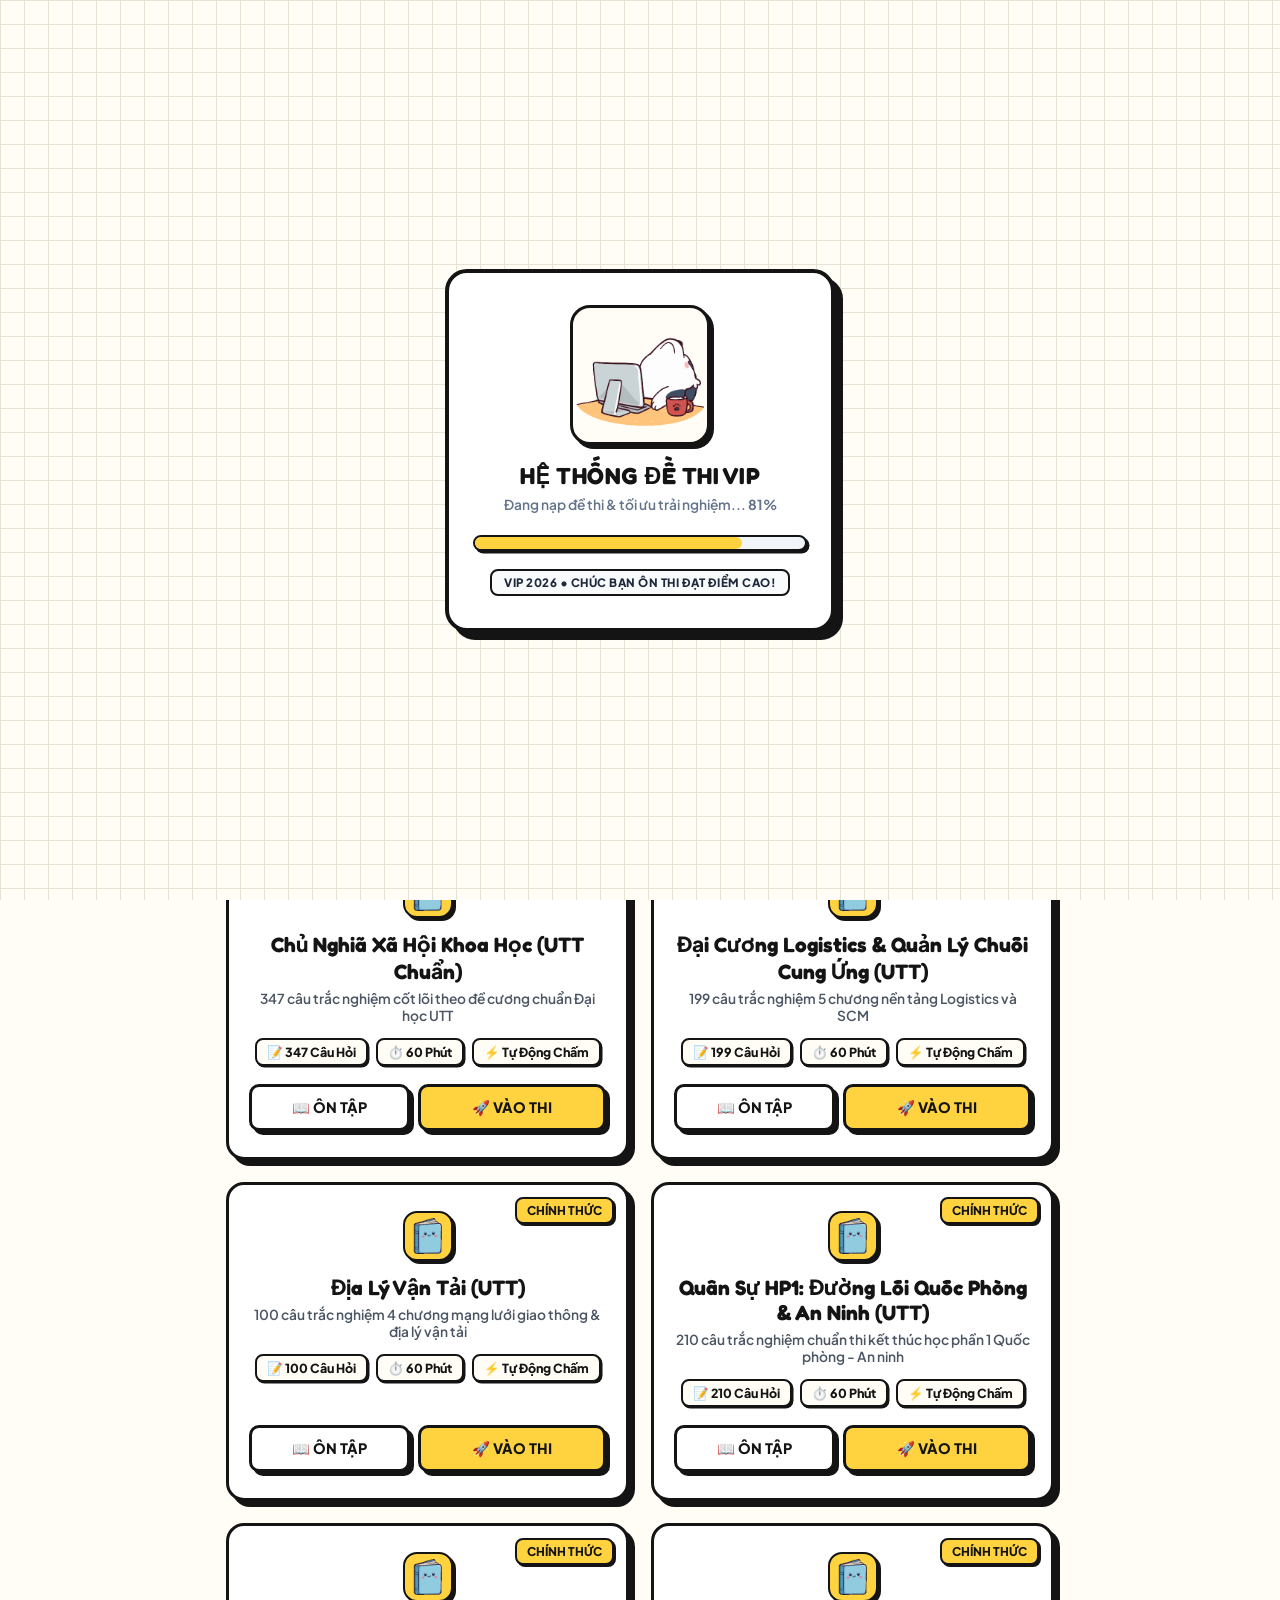
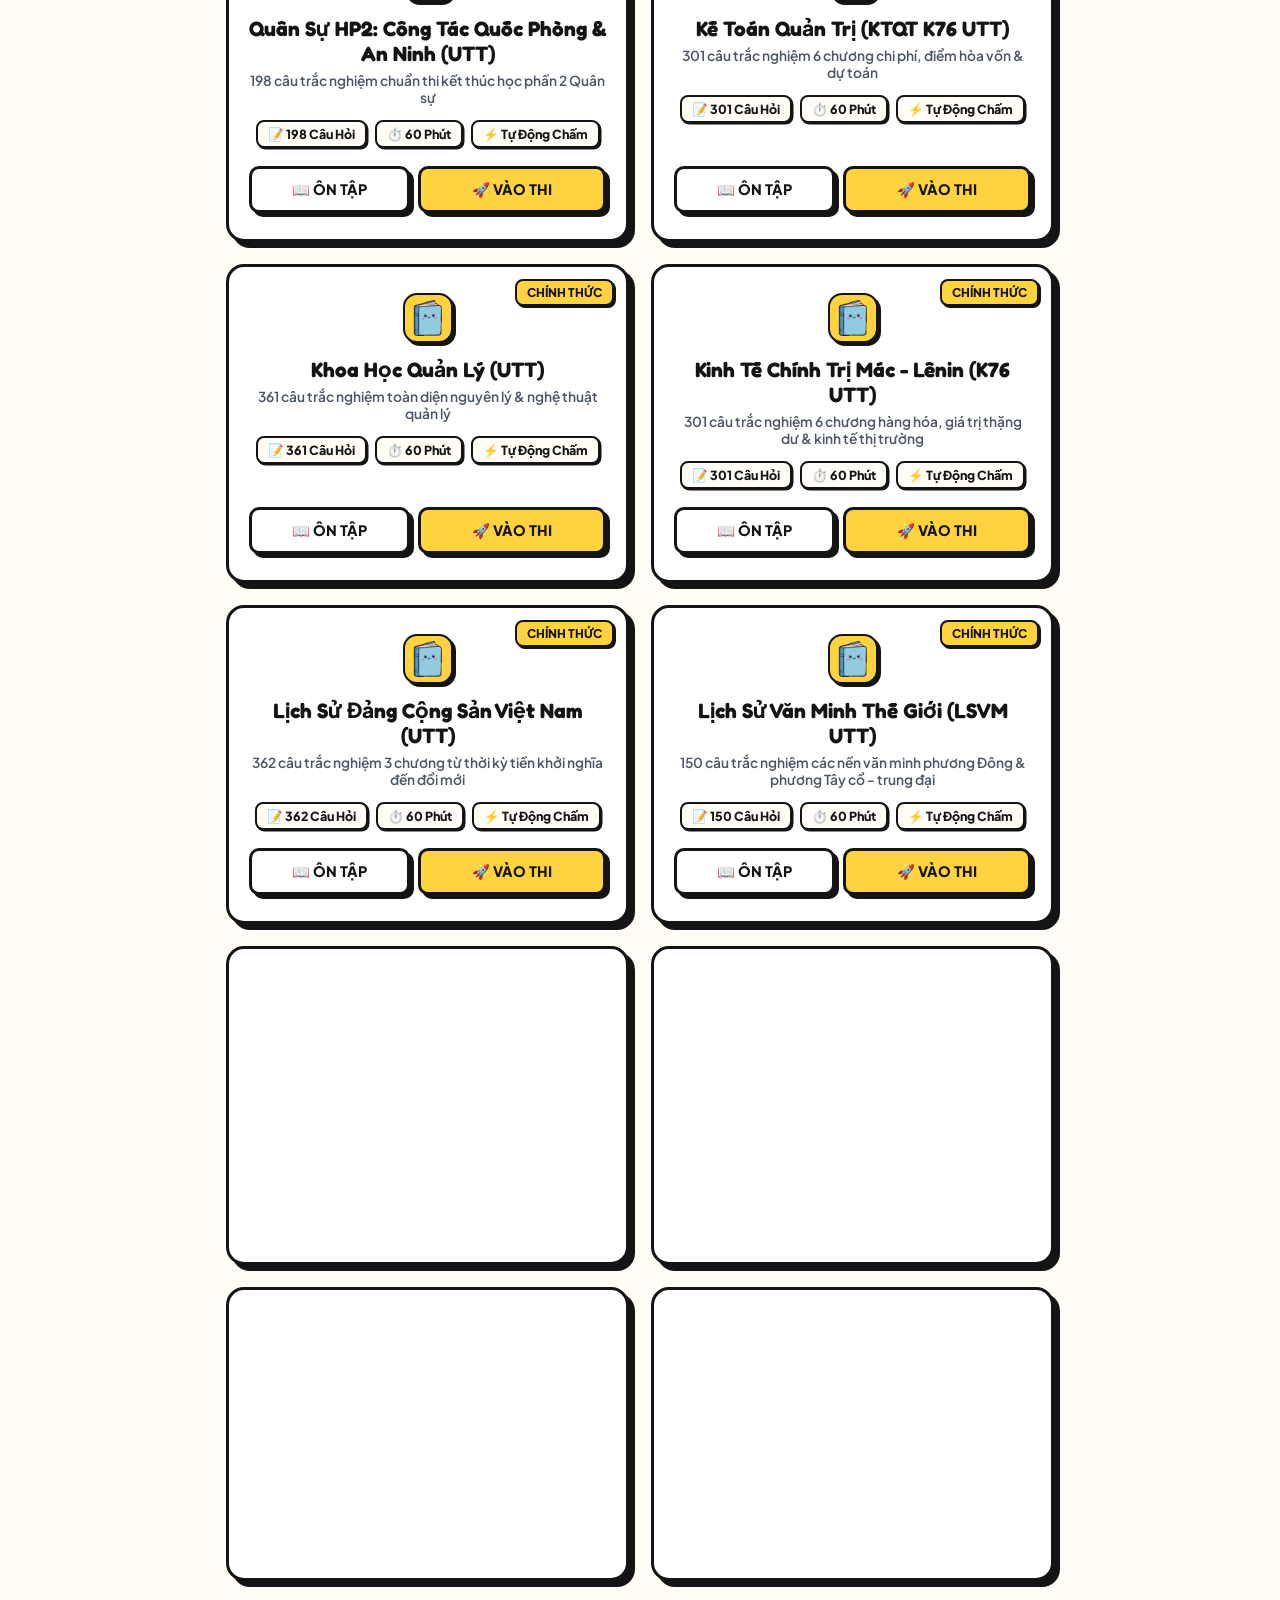
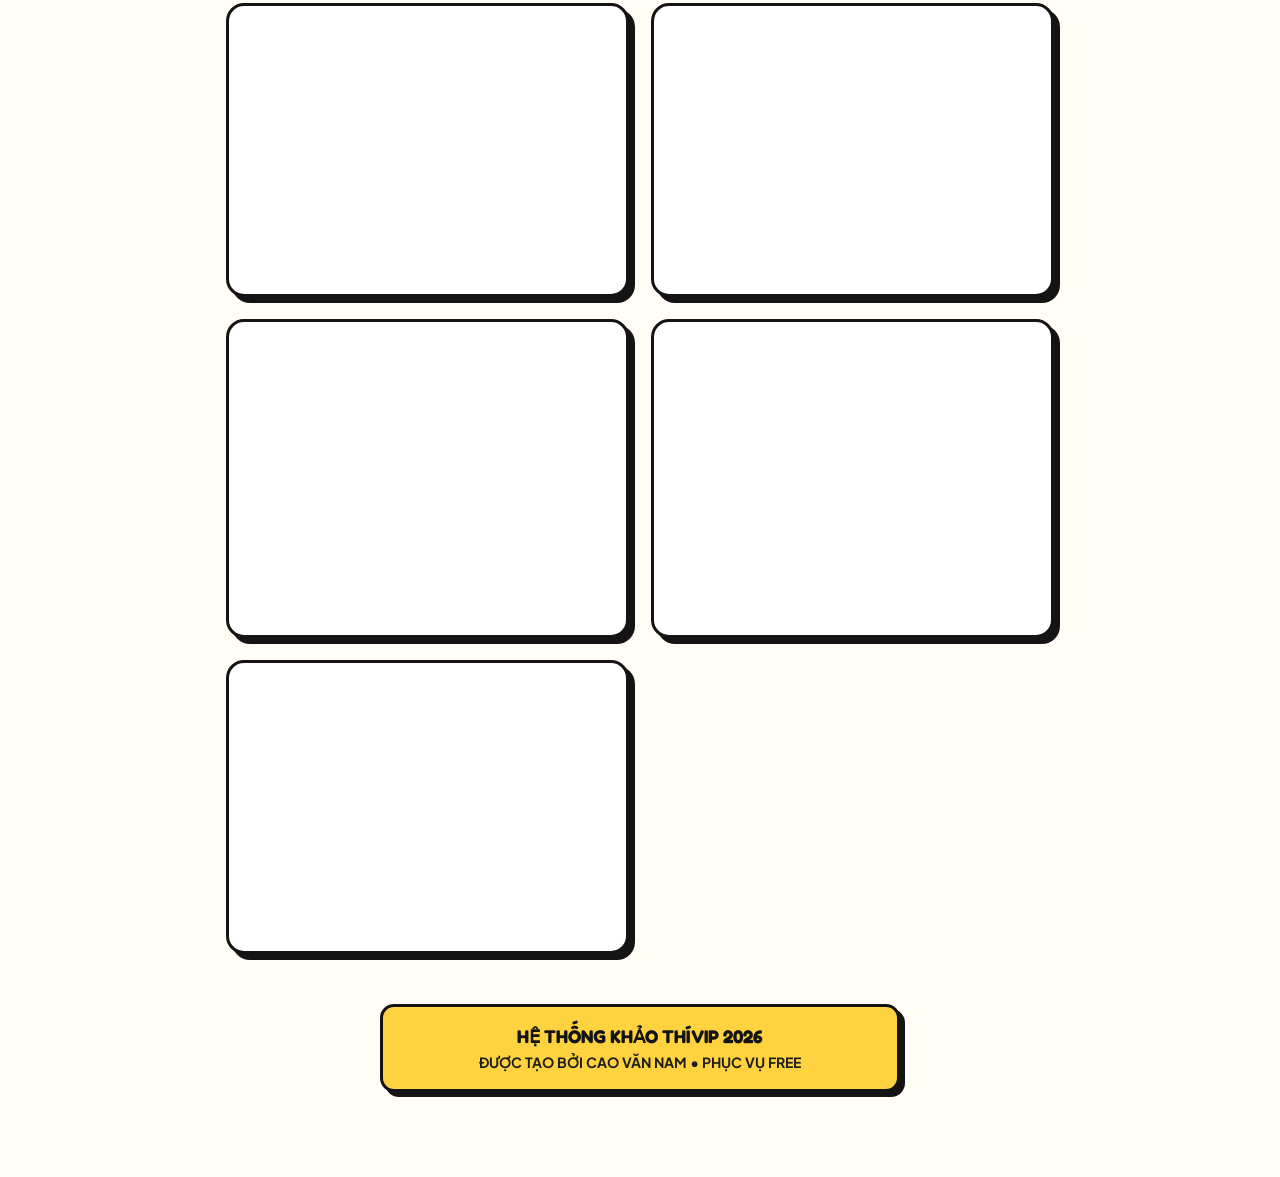
==== commit 63aff74c: "Add files via upload" ====
--- a/index.html
+++ b/index.html
@@ -87,8 +87,8 @@
     <!-- THANH THÔNG BÁO CẬP NHẬT MỚI -->
     <div class="update-banner-bar" id="updateBannerBar" onclick="openUpdateModal()" title="Bấm để xem chi tiết bản cập nhật mới">
         <div class="update-banner-inner">
-            <span class="update-banner-badge">🎉 MỚI v3.0</span>
-            <span class="update-banner-text">Đã tích hợp <strong>trọn bộ 30 môn thi & 9.000+ câu hỏi</strong> trắc nghiệm mới!</span>
+            <span class="update-banner-badge">🎉 MỚI v3.1</span>
+            <span class="update-banner-text">Mới: <strong>Chọn phạm vi câu hỏi (1-20, 21-40...)</strong> & Ghi nhớ tiến độ câu đã làm!</span>
             <span class="update-banner-cta">Xem ngay ➔</span>
         </div>
     </div>
@@ -128,7 +128,7 @@
 
             <button class="drawer-item-btn btn-update-notice" onclick="closeMobileMenu(); openUpdateModal();" style="width: 100%; text-align: left; background: #ffffff; border: 2.5px solid var(--neo-black); border-radius: var(--neo-radius-sm); box-shadow: 2px 2px 0 var(--neo-black); padding: 10px 14px; font-weight: 800; cursor: pointer; display: flex; align-items: center; justify-content: space-between; margin-bottom: 10px;">
                 <span>🔔 <span style="color: #d97706;">BẢN CẬP NHẬT MỚI</span></span>
-                <span style="background: #10b981; color: #fff; font-size: 0.68rem; padding: 2px 6px; border-radius: 999px; font-weight: 900;">v3.0</span>
+                <span style="background: #10b981; color: #fff; font-size: 0.68rem; padding: 2px 6px; border-radius: 999px; font-weight: 900;">v3.1</span>
             </button>
             <button class="drawer-item-btn btn-focus-theme-toggle" id="btnIndexDrawerTheme" onclick="toggleFocusTheme();" style="width: 100%; text-align: left; background: #ffffff; border: 2.5px solid var(--neo-black); border-radius: var(--neo-radius-sm); box-shadow: 2px 2px 0 var(--neo-black); padding: 10px 14px; font-weight: 800; cursor: pointer; display: flex; align-items: center; justify-content: space-between; margin-bottom: 10px;">
                 <span><span class="theme-toggle-icon">🌱</span> <span class="theme-toggle-text">Theme: Giảm màu mè</span></span>
@@ -240,39 +240,49 @@
                 <div id="updateModalTitle" class="update-modal-title">
                     <span style="font-size: 1.35rem; line-height: 1;">🎉</span>
                     <span class="update-modal-title-text">BẢN CẬP NHẬT MỚI</span>
-                    <span class="update-modal-ver-badge">v3.0</span>
+                    <span class="update-modal-ver-badge">v3.1</span>
                 </div>
                 <button type="button" onclick="closeUpdateModal()" class="update-modal-close-btn" title="Đóng">✕</button>
             </div>
 
             <div class="update-modal-body">
-                <!-- Feature 1: Đào trọn bộ tài nguyên Tùng Marketing -->
+                <!-- Feature mới v3.1: Chia đợt câu hỏi thông minh -->
+                <div class="update-item-card" style="border-color: #ef4444; background: #fff5f5;">
+                    <div style="font-weight: 800; font-size: 0.95rem; color: #dc2626; display: flex; align-items: center; gap: 6px; margin-bottom: 3px;">
+                        <span>🎯</span> MỚI: Chia Đợt Câu Hỏi & Ghi Nhớ Tiến Độ (1-20, 21-40...)
+                    </div>
+                    <div style="font-size: 0.85rem; font-weight: 600; color: #374151; line-height: 1.5;">
+                        Tùy chọn số lượng câu thi theo khoảng: 20 câu, 30 câu hoặc tùy chỉnh. Có dòng chữ đỏ ghi nhớ câu đã làm trước đó và tự động nhảy sang đợt tiếp theo cực tiện lợi!
+                    </div>
+                </div>
+
+                <!-- Feature mới v3.1: Hệ thống chọn trường & logo -->
                 <div class="update-item-card">
                     <div style="font-weight: 800; font-size: 0.95rem; color: #0284c7; display: flex; align-items: center; gap: 6px; margin-bottom: 3px;">
+                        <span>🏫</span> Phân Loại Trường: UTT, ULSA, PTIT & Logo Chính Thức
+                    </div>
+                    <div style="font-size: 0.85rem; font-weight: 600; color: #374151; line-height: 1.5;">
+                        Tích hợp trọn bộ logo chính thức, lọc môn thi theo trường đang học và khóa giới hạn đổi trường sau 1 ngày (24 giờ).
+                    </div>
+                </div>
+
+                <!-- Feature 2: Đào trọn bộ tài nguyên Tùng Marketing -->
+                <div class="update-item-card">
+                    <div style="font-weight: 800; font-size: 0.95rem; color: #059669; display: flex; align-items: center; gap: 6px; margin-bottom: 3px;">
                         <span>🚀</span> Kho Đề Thi Siêu Cấp: 30 Bộ Đề & 9.000+ Câu Hỏi
                     </div>
                     <div style="font-size: 0.85rem; font-weight: 600; color: #374151; line-height: 1.5;">
-                        Đã tích hợp toàn bộ ngân hàng câu hỏi chuẩn từ tungmarketing.id.vn: 30 môn học hoàn chỉnh (UTT, ULSA, PTIT...) sẵn sàng thi và ôn tập 100% offline.
-                    </div>
-                </div>
-
-                <!-- Feature 2: Kho Drive & Azota 51+ môn học -->
-                <div class="update-item-card">
-                    <div style="font-weight: 800; font-size: 0.95rem; color: #047857; display: flex; align-items: center; gap: 6px; margin-bottom: 3px;">
-                        <span>📁</span> Tích Hợp Kho Drive & Đề Thi Azota (51+ Môn)
-                    </div>
-                    <div style="font-size: 0.85rem; font-weight: 600; color: #374151; line-height: 1.5;">
-                        Tab mới "Kho Drive & Azota" tra cứu và truy cập trực tiếp toàn bộ thư mục Google Drive, tài liệu đề cương PDF và link thi thử Azota của hơn 51 môn học.
-                    </div>
-                </div>
-
-                <!-- Feature 3: Bộ lọc trường đại học & môn học -->
+                        Đã tích hợp toàn bộ ngân hàng câu hỏi chuẩn từ tungmarketing.id.vn: 30 môn học hoàn chỉnh sẵn sàng thi và ôn tập 100% offline.
+                    </div>
+                </div>
+
+                <!-- Feature 3: Kho Drive & Azota 51+ môn học -->
                 <div class="update-item-card">
                     <div style="font-weight: 800; font-size: 0.95rem; color: #b45309; display: flex; align-items: center; gap: 6px; margin-bottom: 3px;">
-                        <span>🏷️</span> Phân Loại Theo Trường: UTT, ULSA, PTIT, Đại Cương
+                        <span>📁</span> Tích Hợp Kho Drive & Đề Thi Azota (51+ Môn)
                     </div>
                     <div style="font-size: 0.85rem; font-weight: 600; color: #374151; line-height: 1.5;">
-                        Nhanh chóng chuyển đổi giữa các trường và tìm kiếm môn thi thần tốc ngay trên thanh công cụ neo-brutalism.
+                        Tab "Kho Drive & Azota" tra cứu và truy cập trực tiếp toàn bộ thư mục Google Drive, tài liệu đề cương PDF và link thi thử Azota của hơn 51 môn học.
                     </div>
                 </div>
 
@@ -283,16 +293,6 @@
                     </div>
                     <div style="font-size: 0.85rem; font-weight: 600; color: #374151; line-height: 1.5;">
                         Đầy đủ 113 câu trắc nghiệm và 14 câu tự luận kèm bảng tra cứu tiêu chuẩn đô thị và chế độ học 120 FPS.
-                    </div>
-                </div>
-
-                <!-- Feature 5: Theme giảm màu mè -->
-                <div class="update-item-card">
-                    <div style="font-weight: 800; font-size: 0.95rem; color: #059669; display: flex; align-items: center; gap: 6px; margin-bottom: 3px;">
-                        <span>🌱</span> Theme Giảm Màu Mè & Tối Ưu Tốc Độ
-                    </div>
-                    <div style="font-size: 0.85rem; font-weight: 600; color: #374151; line-height: 1.5;">
-                        Chuyển đổi giao diện ôn tập dịu mắt chống chói khi học đêm, hỗ trợ phím tắt chuyển câu và lưu tiến độ an toàn.
                     </div>
                 </div>
             </div>
@@ -342,7 +342,7 @@
     </div>
 
     <!-- Scripts lõi -->
-    <script src="js/api-config.js?v=20261029"></script>
+    <script src="js/api-config.js?v=20261030"></script>
     <script src="js/hihihaaaa.js?v=20261029"></script>
     <script>
         // Xóa cờ admin cũ nếu có
--- a/css/style.css
+++ b/css/style.css
@@ -593,6 +593,191 @@
 .sub-option.active {
     background: var(--neo-yellow);
     box-shadow: 3px 3px 0 var(--neo-black);
+}
+
+/* --- RANGE SELECTOR TRONG CHẾ ĐỘ THI --- */
+.range-select-card {
+    background: #ffffff;
+    border: 2.5px solid var(--neo-black);
+    border-radius: var(--neo-radius-sm);
+    box-shadow: 3px 3px 0 var(--neo-black);
+    padding: 14px;
+    margin: 12px 0 10px;
+    text-align: left;
+}
+
+.range-select-header {
+    display: flex;
+    justify-content: space-between;
+    align-items: center;
+    margin-bottom: 10px;
+}
+
+.range-total-badge {
+    background: #e0f2fe;
+    color: #0369a1;
+    border: 1.5px solid var(--neo-black);
+    border-radius: 999px;
+    padding: 2px 8px;
+    font-size: 0.75rem;
+    font-weight: 800;
+}
+
+.range-history-banner {
+    background: #fef2f2;
+    border: 1.5px solid #ef4444;
+    border-radius: 6px;
+    padding: 5px 10px;
+    margin-bottom: 10px;
+    box-shadow: 1.5px 1.5px 0 #b91c1c;
+    font-size: 0.8rem;
+    color: #dc2626;
+    font-weight: 800;
+    line-height: 1.3;
+    display: flex;
+    align-items: center;
+    gap: 6px;
+    justify-content: space-between;
+}
+
+.range-history-banner.first-time {
+    background: #fef2f2;
+    border-color: #ef4444;
+    box-shadow: 1.5px 1.5px 0 #b91c1c;
+    color: #dc2626;
+}
+
+.range-history-banner.completed-cycle {
+    background: #fef2f2;
+    border-color: #ef4444;
+    box-shadow: 1.5px 1.5px 0 #b91c1c;
+    color: #dc2626;
+}
+
+.range-preset-row {
+    display: flex;
+    gap: 6px;
+    margin-bottom: 12px;
+    flex-wrap: wrap;
+}
+
+.range-preset-btn {
+    flex: 1;
+    min-width: 62px;
+    padding: 7px 6px;
+    background: #f8fafc;
+    border: 2px solid var(--neo-black);
+    border-radius: 6px;
+    box-shadow: 2px 2px 0 var(--neo-black);
+    font-size: 0.78rem;
+    font-weight: 800;
+    cursor: pointer;
+    text-align: center;
+    transition: all 0.1s ease;
+    font-family: inherit;
+}
+
+.range-preset-btn:hover {
+    transform: translate(-1px, -1px);
+    box-shadow: 3px 3px 0 var(--neo-black);
+    background: #fef08a;
+}
+
+.range-preset-btn.active {
+    background: var(--neo-yellow);
+    border-color: var(--neo-black);
+    box-shadow: 2.5px 2.5px 0 var(--neo-black);
+}
+
+.range-controls-row {
+    display: flex;
+    align-items: center;
+    gap: 8px;
+    background: #f8fafc;
+    border: 2px solid var(--neo-black);
+    border-radius: 8px;
+    padding: 8px 10px;
+    box-shadow: 2px 2px 0 var(--neo-black);
+    margin-bottom: 8px;
+}
+
+.range-input-wrap {
+    display: flex;
+    align-items: center;
+    gap: 6px;
+    flex: 1;
+}
+
+.range-input-label {
+    font-size: 0.78rem;
+    font-weight: 800;
+    color: #4b5563;
+    white-space: nowrap;
+}
+
+.range-number-input {
+    width: 58px;
+    padding: 5px 3px;
+    font-size: 0.95rem;
+    font-weight: 900;
+    text-align: center;
+    border: 2px solid var(--neo-black);
+    border-radius: 6px;
+    background: #ffffff;
+    box-shadow: 1.5px 1.5px 0 var(--neo-black);
+    outline: none;
+    font-family: inherit;
+}
+
+.range-number-input:focus {
+    border-color: #2563eb;
+    background: #eff6ff;
+}
+
+.range-separator {
+    font-size: 0.95rem;
+    color: var(--neo-black);
+    font-weight: 900;
+}
+
+.range-nav-btns {
+    display: flex;
+    gap: 4px;
+}
+
+.range-nav-btn {
+    width: 32px;
+    height: 32px;
+    background: #ffffff;
+    border: 2px solid var(--neo-black);
+    border-radius: 6px;
+    box-shadow: 1.5px 1.5px 0 var(--neo-black);
+    cursor: pointer;
+    font-weight: 900;
+    font-size: 0.85rem;
+    display: flex;
+    align-items: center;
+    justify-content: center;
+    transition: transform 0.1s ease;
+}
+
+.range-nav-btn:hover {
+    background: var(--neo-yellow);
+    transform: translate(-1px, -1px);
+    box-shadow: 2px 2px 0 var(--neo-black);
+}
+
+.range-summary-bar {
+    font-size: 0.8rem;
+    font-weight: 700;
+    color: #334155;
+    background: #f1f5f9;
+    padding: 6px 10px;
+    border-radius: 6px;
+    border: 1.5px solid #cbd5e1;
+    display: flex;
+    align-items: center;
+    justify-content: space-between;
 }
 
 /* --- FOOTER NEO-BRUTALISM --- */
